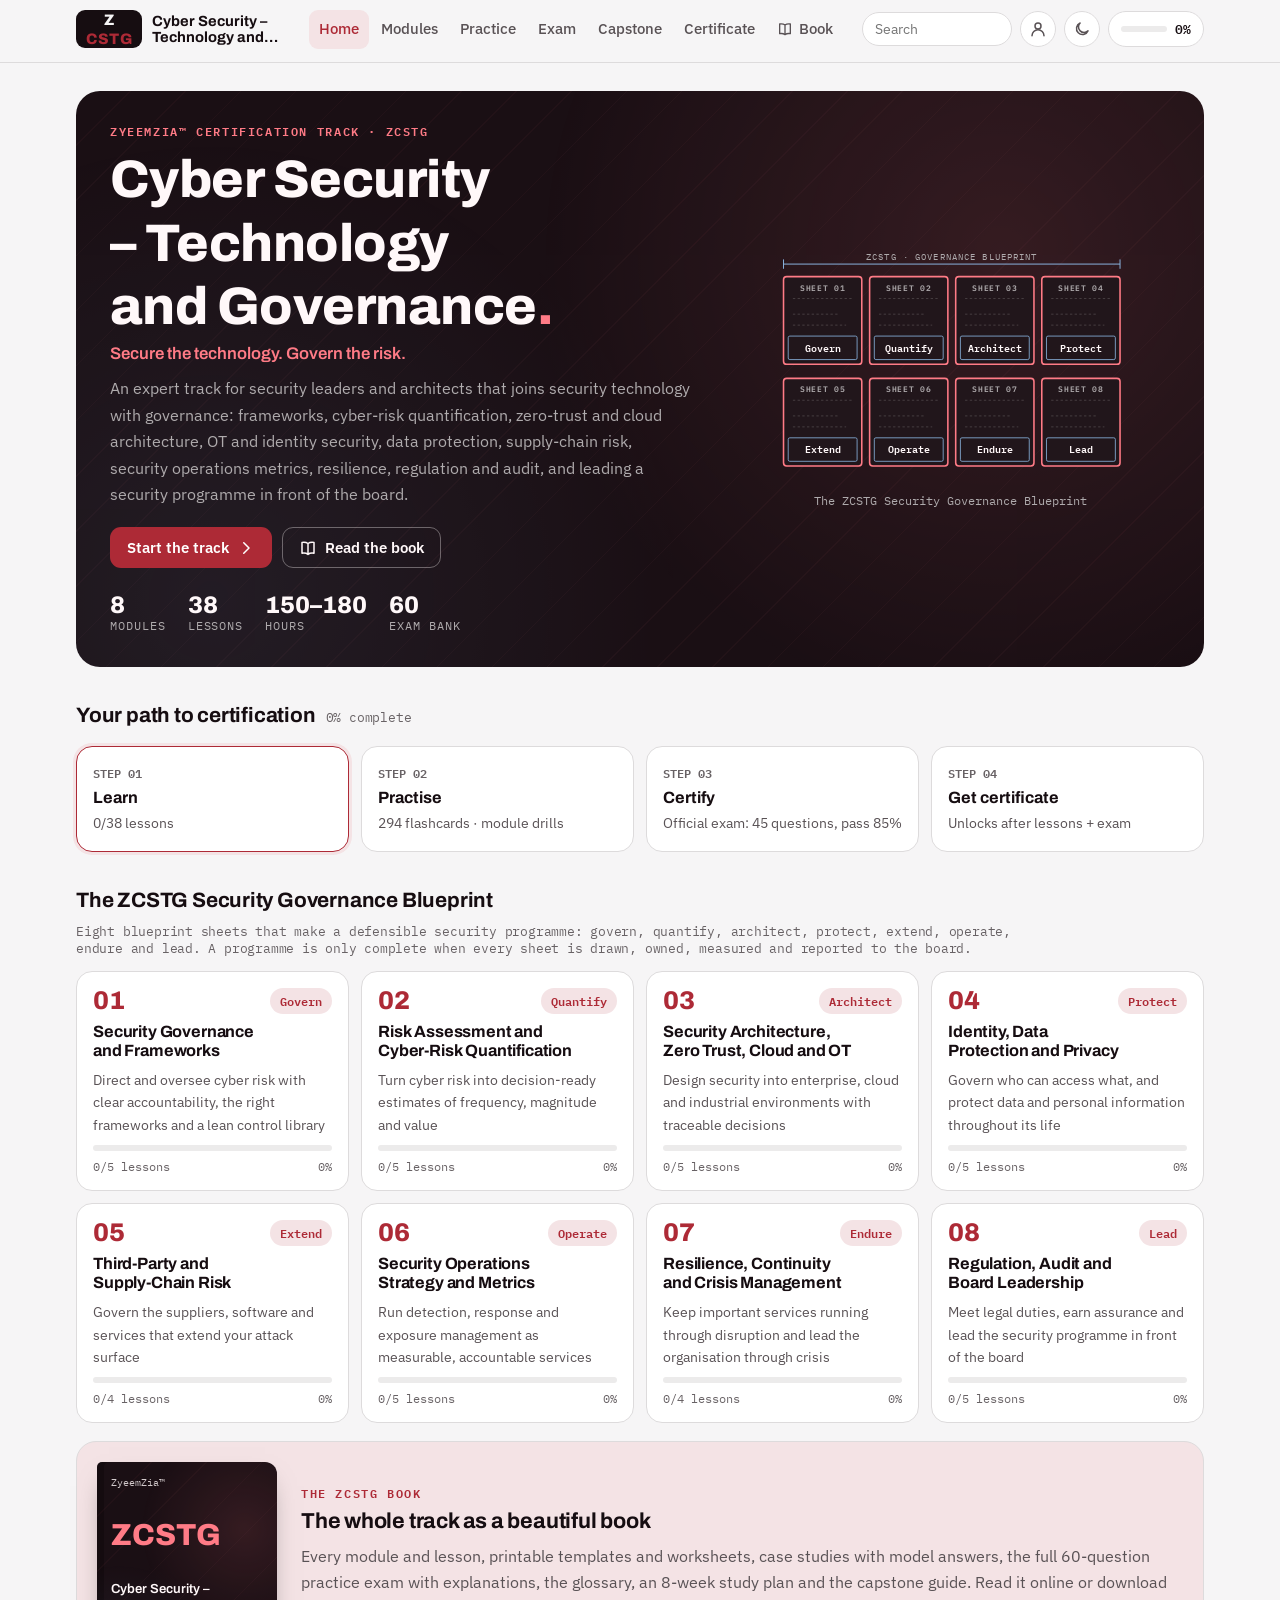
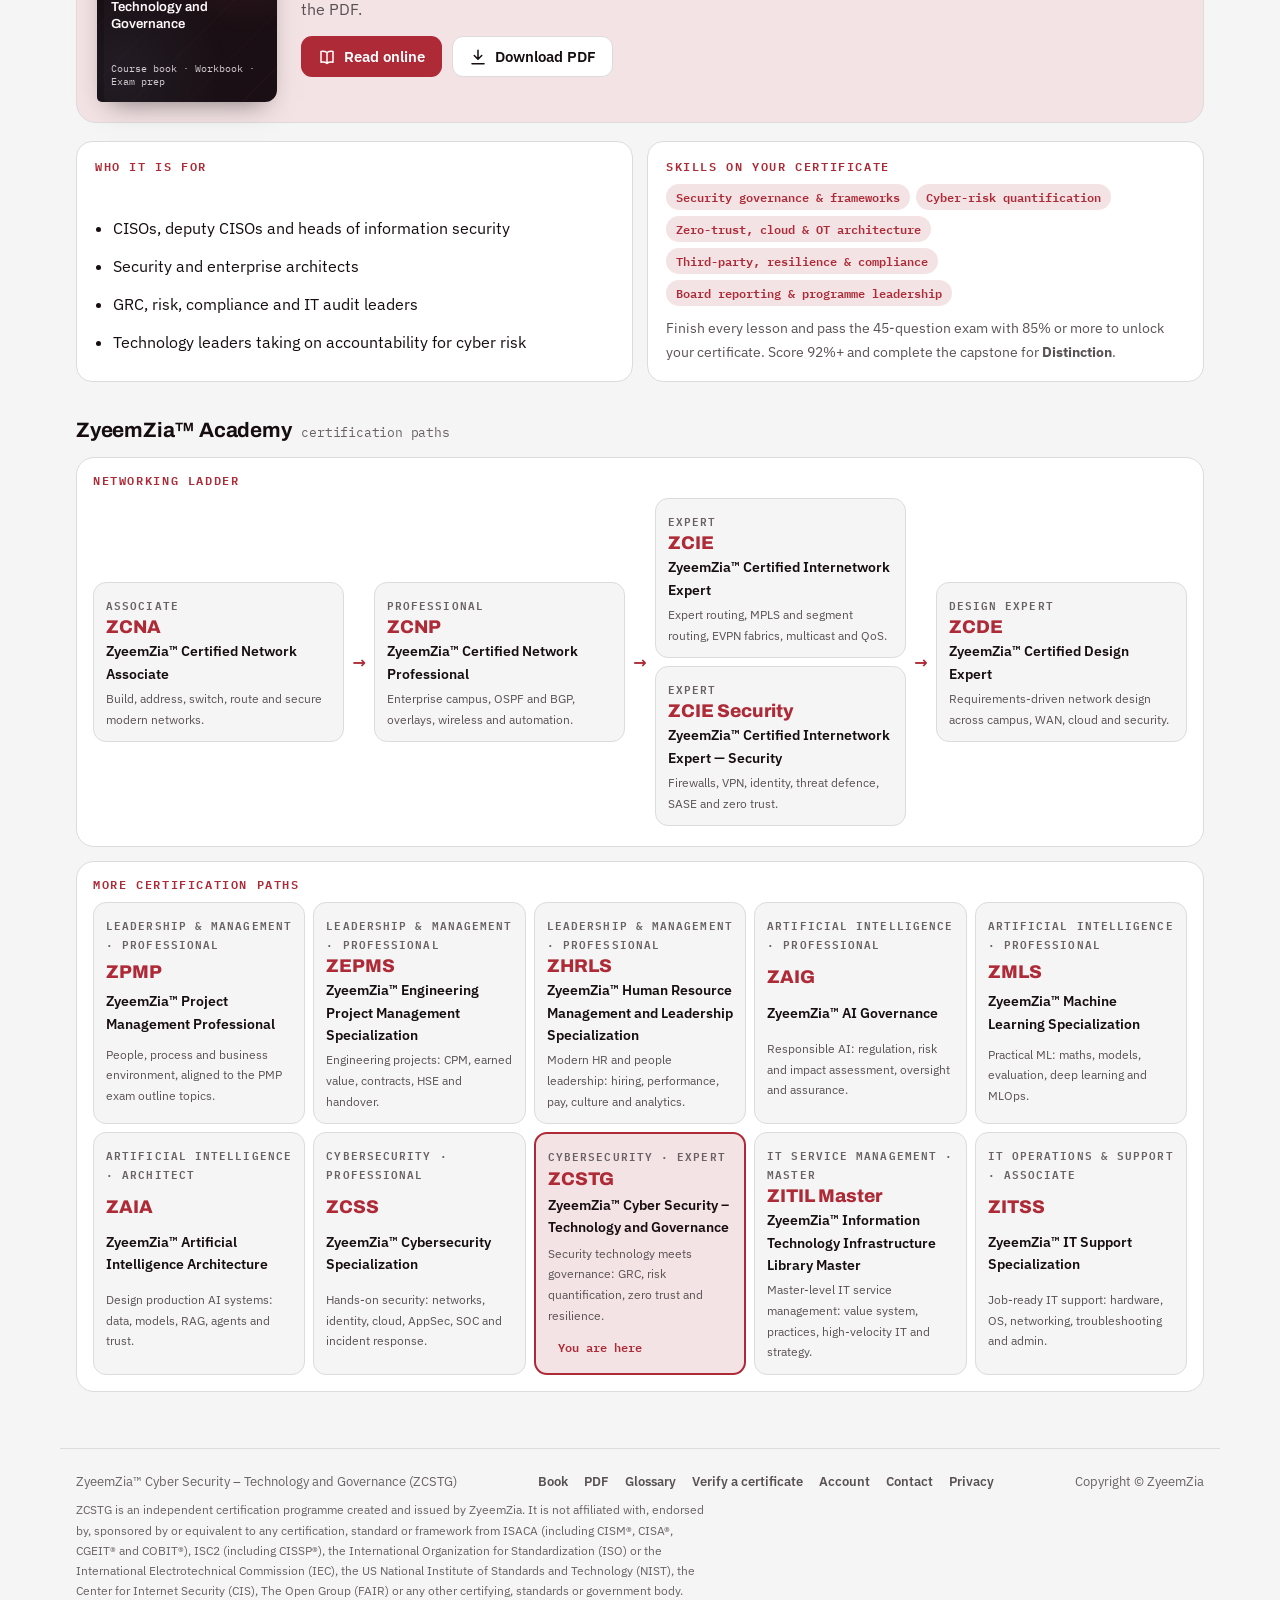
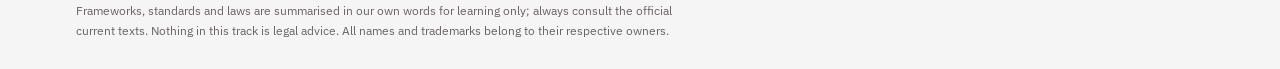
==== index.html @ eb05b4e6 "2026 content refresh: diagrams in lessons and book, key takeaways, faster pages Up-to-date content a" ====
<!doctype html>
<html lang="en">
<head>
<meta charset="utf-8">
<meta name="viewport" content="width=device-width, initial-scale=1, viewport-fit=cover">
<title>ZyeemZia™ Cyber Security – Technology and Governance (ZCSTG)</title>
<meta name="description" content="ZyeemZia™ Cyber Security – Technology and Governance (ZCSTG): expert security leadership joining architecture and zero trust with GRC, NIST CSF 2.0, ISO/IEC 27001, risk quantification, resilience and board reporting. Free online course, smart book and certificate. Independent programme.">
<meta name="author" content="ZyeemZia">
<meta name="theme-color" content="#1a0f14">
<link rel="icon" href="favicon.svg" type="image/svg+xml">
<link rel="canonical" href="https://zcstg.zyeemzia.com/">
<meta property="og:type" content="website">
<meta property="og:site_name" content="ZyeemZia™ Certification Tracks">
<meta property="og:title" content="ZyeemZia™ Cyber Security – Technology and Governance (ZCSTG)">
<meta property="og:description" content="ZyeemZia™ Cyber Security – Technology and Governance (ZCSTG): expert security leadership joining architecture and zero trust with GRC, NIST CSF 2.0, ISO/IEC 27001, risk quantification, resilience and board reporting. Free online course, smart book and certificate. Independent programme.">
<meta property="og:url" content="https://zcstg.zyeemzia.com/">
<meta property="og:image" content="https://zcstg.zyeemzia.com/og-image.png">
<meta property="og:image:width" content="1200">
<meta property="og:image:height" content="630">
<meta name="twitter:card" content="summary_large_image">
<meta name="twitter:image" content="https://zcstg.zyeemzia.com/og-image.png">
<script>try{var z=JSON.parse(localStorage.getItem("zcstg.v1")||"{}").theme;if(z==="dark"||z==="light")document.documentElement.setAttribute("data-theme",z)}catch(e){}</script>
<link rel="stylesheet" href="fonts.css?v=66d4b9ed12">
<link rel="stylesheet" href="theme.css?v=e15a71a992">
<link rel="preload" href="fonts/IBMPlexSans-400-latin-a68a20.woff2" as="font" type="font/woff2" crossorigin>
<link rel="preload" href="fonts/Archivo-600-latin-79dc5e.woff2" as="font" type="font/woff2" crossorigin>
<link rel="stylesheet" href="app.css?v=385b0e401c">
</head>
<body>
<header class="topbar">
  <div class="topbar-in">
    <a class="brand" href="#home" aria-label="ZCSTG home"><span class="brand-mark">Z<i>CSTG</i></span><span class="brand-text"><b>Cyber Security – Technology and Governance</b><small>ZyeemZia™ Certification Track</small></span></a>
    <nav class="mainnav" id="mainnav" aria-label="Main"></nav>
    <div class="top-tools">
      <form class="search" id="searchForm" role="search"><input id="searchInput" type="search" placeholder="Search" aria-label="Search lessons and terms"></form>
      <a class="icon-btn search-icon" href="#search/" aria-label="Search"><svg viewBox="0 0 24 24" fill="none" stroke="currentColor" stroke-width="2" stroke-linecap="round" aria-hidden="true"><circle cx="11" cy="11" r="7"/><path d="M20 20l-4-4"/></svg></a>
      <a class="icon-btn" id="acctBtn" href="#account" aria-label="Sign in"></a>
      <button class="icon-btn" id="themeBtn" type="button" aria-label="Toggle dark mode"></button>
      <a class="prog-chip" id="progChip" href="#settings" aria-label="Your progress"></a>
    </div>
  </div>
  <div class="read-bar" id="readBar"></div>
</header>
<main id="view" class="view" tabindex="-1"><div class="boot" aria-label="Loading the course"><i></i><i></i><i></i></div></main>
<footer class="site-foot">
  <div class="row"><span>ZyeemZia™ Cyber Security – Technology and Governance (ZCSTG)</span><span style="display:flex;gap:16px;flex-wrap:wrap"><a href="book.html" target="_blank" rel="noopener">Book</a><a href="ZCSTG-Book.pdf" download>PDF</a><a href="#glossary">Glossary</a><a href="#verify/">Verify a certificate</a><a href="#account">Account</a><a href="#contact">Contact</a><a href="privacy.html">Privacy</a></span><span>Copyright © ZyeemZia</span></div>
  <p class="disc" id="disc"></p>
</footer>
<nav class="tabbar" id="tabbar" aria-label="Main mobile"></nav>
<div class="toast" id="toast" role="status" aria-live="polite" hidden></div>
<script defer src="core.js?v=756f940ff2"></script>
<script defer src="figures.js?v=d0575e00c2"></script>
<script defer src="family.js?v=7f5398b318"></script>
<script defer src="data/track.js?v=5c38e4749a"></script>
<script defer src="data/m1-4.js?v=3010934503"></script>
<script defer src="data/m5-8.js?v=47098f87eb"></script>
<script defer src="app.js?v=317a90ee0c"></script>
</body>
</html>
---- fonts.css ----
/* Bundled Google Fonts (SIL Open Font License) for offline use and PDF printing */
@font-face {
  font-family: 'Archivo';
  font-style: normal;
  font-weight: 600;
  font-stretch: 100%;
  font-display: swap;
  src: url(fonts/Archivo-600-latin-ext-20ba07.woff2) format('woff2');
  unicode-range: U+0100-02BA, U+02BD-02C5, U+02C7-02CC, U+02CE-02D7, U+02DD-02FF, U+0304, U+0308, U+0329, U+1D00-1DBF, U+1E00-1E9F, U+1EF2-1EFF, U+2020, U+20A0-20AB, U+20AD-20C4, U+2113, U+2C60-2C7F, U+A720-A7FF;
}
@font-face {
  font-family: 'Archivo';
  font-style: normal;
  font-weight: 600;
  font-stretch: 100%;
  font-display: swap;
  src: url(fonts/Archivo-600-latin-79dc5e.woff2) format('woff2');
  unicode-range: U+0000-00FF, U+0131, U+0152-0153, U+02BB-02BC, U+02C6, U+02DA, U+02DC, U+0304, U+0308, U+0329, U+2000-206F, U+20AC, U+2122, U+2191, U+2193, U+2212, U+2215, U+FEFF, U+FFFD;
}
@font-face {
  font-family: 'Archivo';
  font-style: normal;
  font-weight: 700;
  font-stretch: 100%;
  font-display: swap;
  src: url(fonts/Archivo-600-latin-ext-20ba07.woff2) format('woff2');
  unicode-range: U+0100-02BA, U+02BD-02C5, U+02C7-02CC, U+02CE-02D7, U+02DD-02FF, U+0304, U+0308, U+0329, U+1D00-1DBF, U+1E00-1E9F, U+1EF2-1EFF, U+2020, U+20A0-20AB, U+20AD-20C4, U+2113, U+2C60-2C7F, U+A720-A7FF;
}
@font-face {
  font-family: 'Archivo';
  font-style: normal;
  font-weight: 700;
  font-stretch: 100%;
  font-display: swap;
  src: url(fonts/Archivo-600-latin-79dc5e.woff2) format('woff2');
  unicode-range: U+0000-00FF, U+0131, U+0152-0153, U+02BB-02BC, U+02C6, U+02DA, U+02DC, U+0304, U+0308, U+0329, U+2000-206F, U+20AC, U+2122, U+2191, U+2193, U+2212, U+2215, U+FEFF, U+FFFD;
}
@font-face {
  font-family: 'Archivo';
  font-style: normal;
  font-weight: 800;
  font-stretch: 100%;
  font-display: swap;
  src: url(fonts/Archivo-600-latin-ext-20ba07.woff2) format('woff2');
  unicode-range: U+0100-02BA, U+02BD-02C5, U+02C7-02CC, U+02CE-02D7, U+02DD-02FF, U+0304, U+0308, U+0329, U+1D00-1DBF, U+1E00-1E9F, U+1EF2-1EFF, U+2020, U+20A0-20AB, U+20AD-20C4, U+2113, U+2C60-2C7F, U+A720-A7FF;
}
@font-face {
  font-family: 'Archivo';
  font-style: normal;
  font-weight: 800;
  font-stretch: 100%;
  font-display: swap;
  src: url(fonts/Archivo-600-latin-79dc5e.woff2) format('woff2');
  unicode-range: U+0000-00FF, U+0131, U+0152-0153, U+02BB-02BC, U+02C6, U+02DA, U+02DC, U+0304, U+0308, U+0329, U+2000-206F, U+20AC, U+2122, U+2191, U+2193, U+2212, U+2215, U+FEFF, U+FFFD;
}
@font-face {
  font-family: 'IBM Plex Mono';
  font-style: normal;
  font-weight: 400;
  font-display: swap;
  src: url(fonts/IBMPlexMono-400-latin-ext-7f25d9.woff2) format('woff2');
  unicode-range: U+0100-02BA, U+02BD-02C5, U+02C7-02CC, U+02CE-02D7, U+02DD-02FF, U+0304, U+0308, U+0329, U+1D00-1DBF, U+1E00-1E9F, U+1EF2-1EFF, U+2020, U+20A0-20AB, U+20AD-20C4, U+2113, U+2C60-2C7F, U+A720-A7FF;
}
@font-face {
  font-family: 'IBM Plex Mono';
  font-style: normal;
  font-weight: 400;
  font-display: swap;
  src: url(fonts/IBMPlexMono-400-latin-d196e8.woff2) format('woff2');
  unicode-range: U+0000-00FF, U+0131, U+0152-0153, U+02BB-02BC, U+02C6, U+02DA, U+02DC, U+0304, U+0308, U+0329, U+2000-206F, U+20AC, U+2122, U+2191, U+2193, U+2212, U+2215, U+FEFF, U+FFFD;
}
@font-face {
  font-family: 'IBM Plex Mono';
  font-style: normal;
  font-weight: 600;
  font-display: swap;
  src: url(fonts/IBMPlexMono-600-latin-ext-bf8910.woff2) format('woff2');
  unicode-range: U+0100-02BA, U+02BD-02C5, U+02C7-02CC, U+02CE-02D7, U+02DD-02FF, U+0304, U+0308, U+0329, U+1D00-1DBF, U+1E00-1E9F, U+1EF2-1EFF, U+2020, U+20A0-20AB, U+20AD-20C4, U+2113, U+2C60-2C7F, U+A720-A7FF;
}
@font-face {
  font-family: 'IBM Plex Mono';
  font-style: normal;
  font-weight: 600;
  font-display: swap;
  src: url(fonts/IBMPlexMono-600-latin-9b8270.woff2) format('woff2');
  unicode-range: U+0000-00FF, U+0131, U+0152-0153, U+02BB-02BC, U+02C6, U+02DA, U+02DC, U+0304, U+0308, U+0329, U+2000-206F, U+20AC, U+2122, U+2191, U+2193, U+2212, U+2215, U+FEFF, U+FFFD;
}
@font-face {
  font-family: 'IBM Plex Sans';
  font-style: italic;
  font-weight: 400;
  font-stretch: 100%;
  font-display: swap;
  src: url(fonts/IBMPlexSans-400i-latin-ext-77f5d9.woff2) format('woff2');
  unicode-range: U+0100-02BA, U+02BD-02C5, U+02C7-02CC, U+02CE-02D7, U+02DD-02FF, U+0304, U+0308, U+0329, U+1D00-1DBF, U+1E00-1E9F, U+1EF2-1EFF, U+2020, U+20A0-20AB, U+20AD-20C4, U+2113, U+2C60-2C7F, U+A720-A7FF;
}
@font-face {
  font-family: 'IBM Plex Sans';
  font-style: italic;
  font-weight: 400;
  font-stretch: 100%;
  font-display: swap;
  src: url(fonts/IBMPlexSans-400i-latin-46a3d9.woff2) format('woff2');
  unicode-range: U+0000-00FF, U+0131, U+0152-0153, U+02BB-02BC, U+02C6, U+02DA, U+02DC, U+0304, U+0308, U+0329, U+2000-206F, U+20AC, U+2122, U+2191, U+2193, U+2212, U+2215, U+FEFF, U+FFFD;
}
@font-face {
  font-family: 'IBM Plex Sans';
  font-style: normal;
  font-weight: 400;
  font-stretch: 100%;
  font-display: swap;
  src: url(fonts/IBMPlexSans-400-latin-ext-71c30c.woff2) format('woff2');
  unicode-range: U+0100-02BA, U+02BD-02C5, U+02C7-02CC, U+02CE-02D7, U+02DD-02FF, U+0304, U+0308, U+0329, U+1D00-1DBF, U+1E00-1E9F, U+1EF2-1EFF, U+2020, U+20A0-20AB, U+20AD-20C4, U+2113, U+2C60-2C7F, U+A720-A7FF;
}
@font-face {
  font-family: 'IBM Plex Sans';
  font-style: normal;
  font-weight: 400;
  font-stretch: 100%;
  font-display: swap;
  src: url(fonts/IBMPlexSans-400-latin-a68a20.woff2) format('woff2');
  unicode-range: U+0000-00FF, U+0131, U+0152-0153, U+02BB-02BC, U+02C6, U+02DA, U+02DC, U+0304, U+0308, U+0329, U+2000-206F, U+20AC, U+2122, U+2191, U+2193, U+2212, U+2215, U+FEFF, U+FFFD;
}
@font-face {
  font-family: 'IBM Plex Sans';
  font-style: normal;
  font-weight: 500;
  font-stretch: 100%;
  font-display: swap;
  src: url(fonts/IBMPlexSans-400-latin-ext-71c30c.woff2) format('woff2');
  unicode-range: U+0100-02BA, U+02BD-02C5, U+02C7-02CC, U+02CE-02D7, U+02DD-02FF, U+0304, U+0308, U+0329, U+1D00-1DBF, U+1E00-1E9F, U+1EF2-1EFF, U+2020, U+20A0-20AB, U+20AD-20C4, U+2113, U+2C60-2C7F, U+A720-A7FF;
}
@font-face {
  font-family: 'IBM Plex Sans';
  font-style: normal;
  font-weight: 500;
  font-stretch: 100%;
  font-display: swap;
  src: url(fonts/IBMPlexSans-400-latin-a68a20.woff2) format('woff2');
  unicode-range: U+0000-00FF, U+0131, U+0152-0153, U+02BB-02BC, U+02C6, U+02DA, U+02DC, U+0304, U+0308, U+0329, U+2000-206F, U+20AC, U+2122, U+2191, U+2193, U+2212, U+2215, U+FEFF, U+FFFD;
}
@font-face {
  font-family: 'IBM Plex Sans';
  font-style: normal;
  font-weight: 600;
  font-stretch: 100%;
  font-display: swap;
  src: url(fonts/IBMPlexSans-400-latin-ext-71c30c.woff2) format('woff2');
  unicode-range: U+0100-02BA, U+02BD-02C5, U+02C7-02CC, U+02CE-02D7, U+02DD-02FF, U+0304, U+0308, U+0329, U+1D00-1DBF, U+1E00-1E9F, U+1EF2-1EFF, U+2020, U+20A0-20AB, U+20AD-20C4, U+2113, U+2C60-2C7F, U+A720-A7FF;
}
@font-face {
  font-family: 'IBM Plex Sans';
  font-style: normal;
  font-weight: 600;
  font-stretch: 100%;
  font-display: swap;
  src: url(fonts/IBMPlexSans-400-latin-a68a20.woff2) format('woff2');
  unicode-range: U+0000-00FF, U+0131, U+0152-0153, U+02BB-02BC, U+02C6, U+02DA, U+02DC, U+0304, U+0308, U+0329, U+2000-206F, U+20AC, U+2122, U+2191, U+2193, U+2212, U+2215, U+FEFF, U+FFFD;
}
@font-face {
  font-family: 'IBM Plex Sans';
  font-style: normal;
  font-weight: 700;
  font-stretch: 100%;
  font-display: swap;
  src: url(fonts/IBMPlexSans-400-latin-ext-71c30c.woff2) format('woff2');
  unicode-range: U+0100-02BA, U+02BD-02C5, U+02C7-02CC, U+02CE-02D7, U+02DD-02FF, U+0304, U+0308, U+0329, U+1D00-1DBF, U+1E00-1E9F, U+1EF2-1EFF, U+2020, U+20A0-20AB, U+20AD-20C4, U+2113, U+2C60-2C7F, U+A720-A7FF;
}
@font-face {
  font-family: 'IBM Plex Sans';
  font-style: normal;
  font-weight: 700;
  font-stretch: 100%;
  font-display: swap;
  src: url(fonts/IBMPlexSans-400-latin-a68a20.woff2) format('woff2');
  unicode-range: U+0000-00FF, U+0131, U+0152-0153, U+02BB-02BC, U+02C6, U+02DA, U+02DC, U+0304, U+0308, U+0329, U+2000-206F, U+20AC, U+2122, U+2191, U+2193, U+2212, U+2215, U+FEFF, U+FFFD;
}
@font-face {
  font-family: 'Sora';
  font-style: normal;
  font-weight: 500;
  font-display: swap;
  src: url(fonts/Sora-500-latin-ext-f9e5e3.woff2) format('woff2');
  unicode-range: U+0100-02BA, U+02BD-02C5, U+02C7-02CC, U+02CE-02D7, U+02DD-02FF, U+0304, U+0308, U+0329, U+1D00-1DBF, U+1E00-1E9F, U+1EF2-1EFF, U+2020, U+20A0-20AB, U+20AD-20C4, U+2113, U+2C60-2C7F, U+A720-A7FF;
}
@font-face {
  font-family: 'Sora';
  font-style: normal;
  font-weight: 500;
  font-display: swap;
  src: url(fonts/Sora-500-latin-4fa0aa.woff2) format('woff2');
  unicode-range: U+0000-00FF, U+0131, U+0152-0153, U+02BB-02BC, U+02C6, U+02DA, U+02DC, U+0304, U+0308, U+0329, U+2000-206F, U+20AC, U+2122, U+2191, U+2193, U+2212, U+2215, U+FEFF, U+FFFD;
}
@font-face {
  font-family: 'Sora';
  font-style: normal;
  font-weight: 600;
  font-display: swap;
  src: url(fonts/Sora-500-latin-ext-f9e5e3.woff2) format('woff2');
  unicode-range: U+0100-02BA, U+02BD-02C5, U+02C7-02CC, U+02CE-02D7, U+02DD-02FF, U+0304, U+0308, U+0329, U+1D00-1DBF, U+1E00-1E9F, U+1EF2-1EFF, U+2020, U+20A0-20AB, U+20AD-20C4, U+2113, U+2C60-2C7F, U+A720-A7FF;
}
@font-face {
  font-family: 'Sora';
  font-style: normal;
  font-weight: 600;
  font-display: swap;
  src: url(fonts/Sora-500-latin-4fa0aa.woff2) format('woff2');
  unicode-range: U+0000-00FF, U+0131, U+0152-0153, U+02BB-02BC, U+02C6, U+02DA, U+02DC, U+0304, U+0308, U+0329, U+2000-206F, U+20AC, U+2122, U+2191, U+2193, U+2212, U+2215, U+FEFF, U+FFFD;
}
@font-face {
  font-family: 'Sora';
  font-style: normal;
  font-weight: 700;
  font-display: swap;
  src: url(fonts/Sora-500-latin-ext-f9e5e3.woff2) format('woff2');
  unicode-range: U+0100-02BA, U+02BD-02C5, U+02C7-02CC, U+02CE-02D7, U+02DD-02FF, U+0304, U+0308, U+0329, U+1D00-1DBF, U+1E00-1E9F, U+1EF2-1EFF, U+2020, U+20A0-20AB, U+20AD-20C4, U+2113, U+2C60-2C7F, U+A720-A7FF;
}
@font-face {
  font-family: 'Sora';
  font-style: normal;
  font-weight: 700;
  font-display: swap;
  src: url(fonts/Sora-500-latin-4fa0aa.woff2) format('woff2');
  unicode-range: U+0000-00FF, U+0131, U+0152-0153, U+02BB-02BC, U+02C6, U+02DA, U+02DC, U+0304, U+0308, U+0329, U+2000-206F, U+20AC, U+2122, U+2191, U+2193, U+2212, U+2215, U+FEFF, U+FFFD;
}
@font-face {
  font-family: 'Sora';
  font-style: normal;
  font-weight: 800;
  font-display: swap;
  src: url(fonts/Sora-500-latin-ext-f9e5e3.woff2) format('woff2');
  unicode-range: U+0100-02BA, U+02BD-02C5, U+02C7-02CC, U+02CE-02D7, U+02DD-02FF, U+0304, U+0308, U+0329, U+1D00-1DBF, U+1E00-1E9F, U+1EF2-1EFF, U+2020, U+20A0-20AB, U+20AD-20C4, U+2113, U+2C60-2C7F, U+A720-A7FF;
}
@font-face {
  font-family: 'Sora';
  font-style: normal;
  font-weight: 800;
  font-display: swap;
  src: url(fonts/Sora-500-latin-4fa0aa.woff2) format('woff2');
  unicode-range: U+0000-00FF, U+0131, U+0152-0153, U+02BB-02BC, U+02C6, U+02DA, U+02DC, U+0304, U+0308, U+0329, U+2000-206F, U+20AC, U+2122, U+2191, U+2193, U+2212, U+2215, U+FEFF, U+FFFD;
}
---- theme.css ----
/* ZCSTG — "blueprint shield": oxblood, signal red and steel blue; drafting-grid motif. */
:root {
  --bg: #f6f5f6; --surface: #ffffff; --surface-2: #ecebeb; --ink: #160d11; --ink-2: #595255; --ink-3: #686265; --line: #dddbdc;
  --accent: #ad2a36; --accent-ink: #ffffff; --accent-soft: #f4e3e5; --accent-2: #2f5f8f; --accent-2-soft: #e2e9ef;
  --good: #1d7a4b; --good-soft: #dcf1e4; --bad: #b42a2a; --bad-soft: #f9e2e0; --warn: #b77800; --warn-soft: #fbefd3; --on-status: #ffffff;
  --hero-bg: #1a0f14; --hero-ink: #fff8f9; --hero-ink-2: #afabad; --hero-accent: #ff7b86;
  --motif: radial-gradient(circle at 82% 28%, rgba(255,123,134,0.24), transparent 46%), radial-gradient(circle at 12% 88%, rgba(143,187,232,0.16), transparent 42%), repeating-linear-gradient(135deg, transparent 0 38px, rgba(255,123,134,0.07) 38px 39px);
  --sg-line: #483f43; --sg-accent: #ff7b86; --sg-accent-2: #8fbbe8; --sg-node: #21161b; --sg-ink: #fff8f9; --sg-ink-2: #afabad;
  --f-display: "Archivo", "IBM Plex Sans", "Segoe UI", sans-serif; --f-body: "IBM Plex Sans", "Segoe UI", system-ui, sans-serif; --f-mono: "IBM Plex Mono", Consolas, monospace;
  --radius: 16px;
}
@media (prefers-color-scheme: dark) {
  :root:not([data-theme="light"]) {
  --bg: #0e080b; --surface: #150c10; --surface-2: #251b20; --ink: #fff7f8; --ink-2: #b6b2b4; --ink-3: #8f8a8c; --line: #352c30;
  --accent: #ff7b86; --accent-ink: #0e080b; --accent-soft: #3e1f24; --accent-2: #8fbbe8; --accent-2-soft: #23252e;
  --good: #5bd39a; --good-soft: #10301f; --bad: #ff7a7a; --bad-soft: #3a1616; --warn: #f2b84c; --warn-soft: #3a2c10; --on-status: #0e080b;
  color-scheme: dark;
  }
}
:root[data-theme="dark"] {
  --bg: #0e080b; --surface: #150c10; --surface-2: #251b20; --ink: #fff7f8; --ink-2: #b6b2b4; --ink-3: #8f8a8c; --line: #352c30;
  --accent: #ff7b86; --accent-ink: #0e080b; --accent-soft: #3e1f24; --accent-2: #8fbbe8; --accent-2-soft: #23252e;
  --good: #5bd39a; --good-soft: #10301f; --bad: #ff7a7a; --bad-soft: #3a1616; --warn: #f2b84c; --warn-soft: #3a2c10; --on-status: #0e080b;
  color-scheme: dark;
}
.hero h1, .mod-num, .mod-big, .bb-cover b { font-stretch: 112%; }
---- app.css ----
/* ZyeemZia certification engine — site styles. Colours and faces come from theme.css (per track). */
* { box-sizing: border-box; }
[hidden] { display: none !important; }
html { -webkit-text-size-adjust: 100%; }
body { margin: 0; background: var(--bg); color: var(--ink); font: 16px/1.65 var(--f-body); }
a { color: var(--accent); }
button { font: inherit; color: inherit; }
:focus-visible { outline: 3px solid var(--accent-2); outline-offset: 2px; border-radius: 6px; }
h1, h2, h3, h4 { margin: 0; line-height: 1.2; text-wrap: balance; font-family: var(--f-display); letter-spacing: -.01em; }
p { margin: 0; }
code { font: .9em var(--f-mono); background: var(--surface-2); padding: 1px 6px; border-radius: 5px; }
.muted { color: var(--ink-2); }
.eyebrow { font: 600 .72rem/1.2 var(--f-mono); letter-spacing: .14em; text-transform: uppercase; color: var(--accent); }

/* ---------- chrome ---------- */
.topbar { position: sticky; top: 0; padding-top: env(safe-area-inset-top, 0px); z-index: 30; background: color-mix(in srgb, var(--bg) 88%, transparent); backdrop-filter: blur(10px) saturate(1.3); -webkit-backdrop-filter: blur(10px) saturate(1.3); border-bottom: 1px solid var(--line); }
.topbar-in { max-width: 1160px; margin: 0 auto; display: flex; align-items: center; gap: 16px; padding-block: 10px; padding-left: max(16px, env(safe-area-inset-left, 0px)); padding-right: max(16px, env(safe-area-inset-right, 0px)); }
.brand { display: flex; align-items: center; gap: 10px; text-decoration: none; color: var(--ink); flex-shrink: 0; }
.brand-mark { height: 38px; padding: 0 10px; display: grid; place-items: center; background: var(--ink); color: var(--bg); font: 800 .95rem var(--f-display); letter-spacing: .04em; border-radius: 9px; }
.brand-mark i { font-style: normal; color: var(--accent); }
.brand-text { display: flex; flex-direction: column; line-height: 1.15; }
.brand-text b { font: 700 .92rem var(--f-display); }
.brand-text small { font: 500 .7rem var(--f-mono); color: var(--ink-2); letter-spacing: .04em; }
.mainnav { display: flex; gap: 2px; margin-left: 8px; }
.mainnav a { text-decoration: none; color: var(--ink-2); padding: 7px 10px; border-radius: 9px; font-weight: 500; font-size: .93rem; white-space: nowrap; display: inline-flex; gap: 6px; align-items: center; }
.mainnav a:hover { background: var(--surface-2); color: var(--ink); }
.mainnav a[aria-current="page"] { color: var(--accent); background: var(--accent-soft); }
.mainnav svg { width: 16px; height: 16px; }
.top-tools { margin-left: auto; display: flex; gap: 8px; align-items: center; }
.icon-btn { width: 36px; height: 36px; border-radius: 50%; border: 1px solid var(--line); background: var(--surface); display: grid; place-items: center; cursor: pointer; color: var(--ink-2); }
.icon-btn svg, .btn svg, .tabbar svg { width: 18px; height: 18px; }
.prog-chip { display: inline-flex; align-items: center; gap: 8px; text-decoration: none; color: var(--ink); font: 600 .82rem var(--f-mono); background: var(--surface); border: 1px solid var(--line); padding: 6px 12px; border-radius: 999px; font-variant-numeric: tabular-nums; white-space: nowrap; }
.prog-chip i { width: 46px; height: 6px; border-radius: 9px; background: var(--surface-2); overflow: hidden; display: inline-block; }
.prog-chip i b { display: block; height: 100%; background: var(--accent); }
.read-bar { height: 3px; width: 100%; background: var(--accent); transform: scaleX(0); transform-origin: 0 50%; transition: transform .15s; }
.tabbar { display: none; }
.view { max-width: 1160px; margin: 0 auto; outline: none; padding-block: 28px 56px; padding-left: max(16px, env(safe-area-inset-left, 0px)); padding-right: max(16px, env(safe-area-inset-right, 0px)); }
.site-foot { max-width: 1160px; margin: 0 auto; padding-block: 22px 28px; padding-left: max(16px, env(safe-area-inset-left, 0px)); padding-right: max(16px, env(safe-area-inset-right, 0px)); border-top: 1px solid var(--line); color: var(--ink-3); font-size: .82rem; display: grid; gap: 8px; }
.site-foot .row { display: flex; gap: 8px 18px; flex-wrap: wrap; justify-content: space-between; }
.site-foot a { color: var(--ink-2); text-decoration: none; font-weight: 600; }
.site-foot .disc { font-size: .76rem; max-width: 90ch; }

/* ---------- common ---------- */
.btn { display: inline-flex; align-items: center; justify-content: center; gap: 8px; border: 1px solid var(--line); background: var(--surface); color: var(--ink); padding: 10px 16px; border-radius: 11px; cursor: pointer; font-weight: 600; text-decoration: none; font-size: .95rem; line-height: 1.25; }
.btn:hover { border-color: var(--ink-3); }
.btn-primary { background: var(--accent); color: var(--accent-ink); border-color: transparent; }
.btn-primary:hover { filter: brightness(1.07); border-color: transparent; }
.btn-dark { background: var(--ink); color: var(--bg); border-color: transparent; }
.btn-ghost { background: none; border-color: transparent; color: var(--ink-2); }
.btn-sm { padding: 6px 11px; font-size: .85rem; border-radius: 9px; }
.btn[disabled] { opacity: .45; cursor: not-allowed; }
.chip { display: inline-flex; align-items: center; gap: 5px; padding: 3px 10px; border-radius: 999px; font: 600 .76rem var(--f-mono); background: var(--surface-2); color: var(--ink-2); white-space: nowrap; }
.chip.ok { background: var(--good-soft); color: var(--good); }
.chip.acc { background: var(--accent-soft); color: var(--accent); }
.chips { display: flex; flex-wrap: wrap; gap: 6px; }
.card { background: var(--surface); border: 1px solid var(--line); border-radius: var(--radius); }
.page-head { display: grid; gap: 6px; margin-bottom: 22px; }
.page-title { font-size: clamp(1.7rem, 3.4vw, 2.4rem); }
.section-title { font-size: 1.3rem; margin: 36px 0 14px; display: flex; align-items: baseline; gap: 10px; flex-wrap: wrap; }
.section-title small { font: 500 .8rem var(--f-mono); color: var(--ink-3); }
.bar { height: 6px; border-radius: 9px; background: var(--surface-2); overflow: hidden; }
.bar > i { display: block; height: 100%; background: var(--accent); }
.empty { text-align: center; padding: 48px 20px; color: var(--ink-2); border: 1px dashed var(--line); border-radius: 18px; }

/* ---------- home ---------- */
.hero { position: relative; overflow: hidden; display: grid; grid-template-columns: minmax(0, 1.15fr) minmax(0, .85fr); gap: 28px; align-items: center; padding: 34px; border-radius: 24px; background: var(--hero-bg); color: var(--hero-ink); }
.hero .motif { position: absolute; inset: 0; pointer-events: none; opacity: .5; background: var(--motif); }
.hero > *:not(.motif) { position: relative; min-width: 0; }
.hero .eyebrow { color: var(--hero-accent); }
.hero h1 { font-size: clamp(2rem, 4.6vw, 3.3rem); font-weight: 800; margin: 10px 0 6px; color: var(--hero-ink); }
.hero h1 span { color: var(--hero-accent); }
.hero .tag { font: 600 1.05rem var(--f-display); color: var(--hero-accent); }
.hero .lead { color: var(--hero-ink-2); max-width: 58ch; margin-top: 12px; }
.hero-actions { display: flex; gap: 10px; flex-wrap: wrap; margin-top: 20px; }
.hero .btn:not(.btn-primary) { background: transparent; color: var(--hero-ink); border-color: color-mix(in srgb, var(--hero-ink) 35%, transparent); }
.hero-stats { display: flex; gap: 22px; flex-wrap: wrap; margin-top: 24px; }
.hero-stats div { display: grid; }
.hero-stats b { font: 800 1.5rem var(--f-display); color: var(--hero-ink); font-variant-numeric: tabular-nums; }
.hero-stats span { font: 500 .74rem var(--f-mono); color: var(--hero-ink-2); text-transform: uppercase; letter-spacing: .08em; }
.hero-sig { display: grid; justify-items: center; gap: 8px; }
.hero-sig .sg { width: 100%; max-width: 360px; height: auto; }
.hero-sig figcaption { font: 500 .78rem var(--f-mono); color: var(--hero-ink-2); text-align: center; }

.path { display: grid; grid-template-columns: repeat(4, minmax(0, 1fr)); gap: 12px; margin-top: 18px; }
.path-step { padding: 16px; border-radius: 16px; background: var(--surface); border: 1px solid var(--line); display: grid; gap: 6px; position: relative; }
.path-step .n { font: 700 .74rem var(--f-mono); color: var(--ink-3); }
.path-step b { font: 700 1.02rem var(--f-display); }
.path-step small { color: var(--ink-2); font-size: .85rem; }
.path-step.done { border-color: var(--good); }
.path-step.done .n { color: var(--good); }
.path-step.now { border-color: var(--accent); box-shadow: 0 0 0 3px var(--accent-soft); }

.mod-grid { display: grid; grid-template-columns: repeat(4, minmax(0, 1fr)); gap: 12px; }
.mod-card { display: grid; gap: 8px; padding: 16px; border-radius: 16px; background: var(--surface); border: 1px solid var(--line); text-decoration: none; color: var(--ink); transition: transform .15s, border-color .15s; min-width: 0; }
.mod-card:hover { transform: translateY(-2px); border-color: var(--accent); }
.mod-top { display: flex; justify-content: space-between; align-items: center; }
.mod-num { font: 800 1.6rem/1 var(--f-display); color: var(--accent); }
.mod-card h3 { font-size: 1.02rem; }
.mod-card p { font-size: .86rem; color: var(--ink-2); }
.mod-card .meta { display: flex; justify-content: space-between; font: 500 .74rem var(--f-mono); color: var(--ink-3); }
.book-banner { display: grid; grid-template-columns: 180px minmax(0, 1fr); gap: 24px; align-items: center; padding: 20px; border-radius: 20px; background: var(--accent-soft); border: 1px solid var(--line); margin-top: 18px; }
.bb-cover { aspect-ratio: 3/4; border-radius: 5px 12px 12px 5px; background: var(--hero-bg); color: var(--hero-ink); padding: 14px; display: flex; flex-direction: column; justify-content: space-between; text-decoration: none; box-shadow: inset 7px 0 0 rgba(0,0,0,.25), 0 12px 26px -12px rgba(0,0,0,.5); position: relative; overflow: hidden; transition: transform .2s; }
.bb-cover:hover { transform: rotate(-2deg) translateY(-3px); }
.bb-cover .motif { position: absolute; inset: 0; background: var(--motif); opacity: .5; }
.bb-cover > *:not(.motif) { position: relative; }
.bb-cover b { font: 800 1.9rem/1 var(--f-display); color: var(--hero-accent); }
.bb-cover span { font: 600 .82rem/1.3 var(--f-display); }
.bb-cover small { font: 500 .62rem var(--f-mono); opacity: .8; }
.bb-text { display: grid; gap: 8px; min-width: 0; }
.bb-text h2 { font-size: 1.35rem; }
.two { display: grid; grid-template-columns: minmax(0, 1fr) minmax(0, 1fr); gap: 14px; }
.list-card { padding: 18px; display: grid; gap: 10px; }
.list-card ul { margin: 0; padding-left: 18px; display: grid; gap: 4px; }

/* ---------- module & lesson ---------- */
.crumbs { display: flex; gap: 8px; align-items: center; font-size: .85rem; color: var(--ink-2); flex-wrap: wrap; }
.crumbs a { color: var(--ink-2); text-decoration: none; }
.mod-hero { padding: 26px; border-radius: 20px; background: var(--surface); border: 1px solid var(--line); display: grid; grid-template-columns: auto minmax(0, 1fr); gap: 22px; margin: 14px 0 22px; align-items: start; }
.mod-big { font: 800 4rem/1 var(--f-display); color: var(--accent); }
.outcomes { margin: 12px 0 0; padding: 0; list-style: none; display: grid; gap: 6px; }
.outcomes li { display: flex; gap: 10px; }
.outcomes li::before { content: ""; width: 8px; height: 8px; margin-top: .6em; flex-shrink: 0; background: var(--accent); border-radius: 2px; }
.lesson-list { display: grid; gap: 10px; }
.lesson-row { display: grid; grid-template-columns: 54px minmax(0, 1fr) auto; gap: 14px; align-items: center; padding: 14px 16px; border-radius: 14px; background: var(--surface); border: 1px solid var(--line); text-decoration: none; color: var(--ink); }
.lesson-row:hover { border-color: var(--accent); }
.lesson-row .ln { font: 700 1.15rem var(--f-mono); color: var(--ink-3); text-align: center; }
.lesson-row.done .ln { color: var(--good); }
.lesson-row b { font-family: var(--f-display); }
.lesson-row small { display: block; color: var(--ink-2); }
.lesson { max-width: 840px; margin: 0 auto; }
.lesson-head { margin: 14px 0 22px; padding: 24px; border-radius: 20px; background: var(--surface); border: 1px solid var(--line); border-top: 5px solid var(--accent); }
.lesson-head h1 { font-size: clamp(1.5rem, 3.2vw, 2.1rem); margin: 6px 0; }
.objectives { margin: 12px 0 0; padding: 12px 14px; list-style: none; display: grid; gap: 6px; background: var(--surface-2); border-radius: 12px; font-size: .95rem; }
.objectives li::before { content: "→ "; color: var(--accent); font-weight: 700; }
.blocks { display: grid; gap: 18px; }
.blk-title { font-size: 1.12rem; margin-bottom: 8px; }
.b-text { font-size: 1.04rem; }
.callout { padding: 14px 16px; border-radius: 14px; border-left: 4px solid var(--c); background: color-mix(in srgb, var(--c) 9%, var(--surface)); }
.callout .ct { font: 700 .72rem var(--f-mono); letter-spacing: .12em; text-transform: uppercase; color: var(--c); display: block; margin-bottom: 4px; }
.callout b.h { display: block; font-family: var(--f-display); margin-bottom: 2px; }
.callout.insight { --c: var(--accent-2); } .callout.warning { --c: var(--bad); } .callout.example { --c: var(--good); } .callout.pro { --c: var(--accent); } .callout.definition { --c: var(--ink-2); }
.keypoints { padding: 16px 18px; border-radius: 14px; background: var(--surface); border: 1px solid var(--line); }
.keypoints ul { margin: 0; padding: 0; list-style: none; display: grid; gap: 8px; }
.keypoints li { display: grid; grid-template-columns: 22px minmax(0, 1fr); }
.keypoints li::before { content: "✓"; color: var(--accent); font-weight: 800; }
.tbl { overflow-x: auto; border: 1px solid var(--line); border-radius: 14px; background: var(--surface); }
table { width: 100%; border-collapse: collapse; font-size: .93rem; }
th, td { text-align: left; padding: 9px 12px; border-bottom: 1px solid var(--line); vertical-align: top; }
th { background: var(--surface-2); font: 600 .78rem var(--f-mono); letter-spacing: .04em; color: var(--ink-2); text-transform: uppercase; }
tr:last-child td { border-bottom: 0; }
.steps { margin: 0; padding: 0; list-style: none; counter-reset: st; display: grid; gap: 10px; }
.steps li { counter-increment: st; display: grid; grid-template-columns: 38px minmax(0, 1fr); gap: 12px; padding: 12px 14px; border-radius: 14px; background: var(--surface); border: 1px solid var(--line); }
.steps li::before { content: counter(st, decimal-leading-zero); font: 700 .95rem var(--f-mono); color: var(--accent); padding-top: 2px; }
.steps b { font-family: var(--f-display); display: block; }
.fw { display: grid; grid-template-columns: repeat(auto-fill, minmax(200px, 1fr)); gap: 10px; }
.fw-card { padding: 14px; border-radius: 14px; background: var(--surface); border: 1px solid var(--line); display: grid; gap: 4px; align-content: start; }
.fw-card .lab { font: 800 .82rem var(--f-mono); color: var(--accent-ink); background: var(--accent); justify-self: start; padding: 2px 8px; border-radius: 6px; }
.fw-card b { font-family: var(--f-display); }
.fw-card p { font-size: .9rem; color: var(--ink-2); }
.cmp { display: grid; grid-template-columns: repeat(var(--n), minmax(0, 1fr)); gap: 10px; }
.cmp-col { padding: 14px; border-radius: 14px; background: var(--surface); border: 1px solid var(--line); }
.cmp-col h4 { font-size: 1rem; padding-bottom: 8px; margin-bottom: 8px; border-bottom: 2px solid var(--accent); }
.cmp-col ul { margin: 0; padding-left: 18px; display: grid; gap: 4px; font-size: .92rem; }
.flow { display: flex; gap: 0; overflow-x: auto; padding: 4px 2px 8px; }
.flow-i { flex: 1 1 0; min-width: 130px; padding: 12px; background: var(--surface); border: 1px solid var(--line); border-radius: 12px; position: relative; display: grid; gap: 4px; align-content: start; }
.flow-i + .flow-i { margin-left: 22px; }
.flow-i + .flow-i::before { content: ""; position: absolute; left: -19px; top: 50%; width: 16px; height: 2px; background: var(--accent); }
.flow-i + .flow-i::after { content: ""; position: absolute; left: -7px; top: calc(50% - 4px); border: 5px solid transparent; border-left-color: var(--accent); }
.flow-i b { font: 700 .92rem var(--f-display); }
.flow-i span { font-size: .82rem; color: var(--ink-2); }
.flow-i .k { font: 700 .7rem var(--f-mono); color: var(--accent); }
.layers { display: grid; gap: 6px; }
.layer { display: grid; grid-template-columns: 170px minmax(0, 1fr); border-radius: 12px; overflow: hidden; border: 1px solid var(--line); background: var(--surface); }
.layer > b { background: color-mix(in srgb, var(--accent) calc(var(--d) * 1%), var(--surface)); color: var(--ink); padding: 10px 12px; font: 700 .88rem var(--f-display); display: flex; align-items: center; }
.layer .parts { display: flex; flex-wrap: wrap; gap: 6px; padding: 8px 10px; align-items: center; }
.layer .parts span { font: 500 .8rem var(--f-mono); padding: 3px 9px; border-radius: 7px; background: var(--surface-2); border: 1px solid var(--line); }
.formula { display: grid; grid-template-columns: repeat(auto-fill, minmax(230px, 1fr)); gap: 10px; }
.fm { padding: 14px; border-radius: 14px; background: var(--surface); border: 1px solid var(--line); display: grid; gap: 4px; }
.fm small { font: 600 .72rem var(--f-mono); color: var(--ink-3); text-transform: uppercase; letter-spacing: .08em; }
.fm code { font-size: 1rem; background: var(--accent-soft); color: var(--ink); padding: 6px 10px; justify-self: start; max-width: 100%; overflow-wrap: anywhere; white-space: normal; }
.fm p { font-size: .88rem; color: var(--ink-2); }
.case { border-radius: 16px; border: 1px solid var(--line); background: var(--surface); overflow: hidden; }
.case-h { padding: 12px 16px; background: var(--ink); color: var(--bg); display: flex; gap: 10px; align-items: center; }
.case-h b { font-family: var(--f-display); }
.case-b { padding: 16px; display: grid; gap: 10px; }
.case-b ol { margin: 0; padding-left: 20px; display: grid; gap: 4px; }
.reveal { border-top: 1px dashed var(--line); padding-top: 10px; }
.scenario { border-radius: 16px; border: 2px solid var(--accent-2); background: var(--surface); padding: 16px; display: grid; gap: 12px; }
.sc-opts { display: grid; gap: 8px; }
.sc-opt { text-align: left; border: 1.5px solid var(--line); background: var(--bg); border-radius: 12px; padding: 11px 14px; cursor: pointer; display: grid; gap: 4px; }
.sc-opt:hover:not([disabled]) { border-color: var(--accent-2); }
.sc-opt .fb { font-size: .88rem; color: var(--ink-2); }
.sc-opt.best { border-color: var(--good); background: var(--good-soft); }
.sc-opt.weak { border-color: var(--bad); background: var(--bad-soft); }
.sc-opt[disabled] { cursor: default; }
.checklist { padding: 16px; border-radius: 16px; background: var(--surface); border: 1px solid var(--line); display: grid; gap: 8px; }
.ck { display: flex; gap: 10px; align-items: flex-start; cursor: pointer; }
.ck input { width: 19px; height: 19px; margin-top: 3px; accent-color: var(--accent); flex-shrink: 0; }
.template { border-radius: 16px; border: 1px solid var(--line); background: var(--surface); overflow: hidden; }
.tp-h { padding: 12px 16px; display: flex; justify-content: space-between; gap: 10px; align-items: center; flex-wrap: wrap; background: var(--accent-soft); }
.tp-h b { font-family: var(--f-display); }
.template .tbl { border: 0; border-radius: 0; }
.template td[contenteditable] { background: var(--bg); min-width: 90px; }
.template td[contenteditable]:focus { outline: 2px solid var(--accent); outline-offset: -2px; }
.template tr.ex td { color: var(--ink-2); font-style: italic; }
.reflection { padding: 16px; border-radius: 16px; background: var(--surface); border: 1px dashed var(--ink-3); display: grid; gap: 8px; }
.reflection textarea { width: 100%; min-height: 96px; border-radius: 10px; border: 1px solid var(--line); background: var(--bg); color: var(--ink); padding: 10px; font: inherit; resize: vertical; }
.terms { display: grid; grid-template-columns: repeat(auto-fill, minmax(230px, 1fr)); gap: 8px; }
.term { padding: 12px 14px; border-radius: 12px; background: var(--surface); border: 1px solid var(--line); }
.term b { font-family: var(--f-display); display: block; color: var(--accent); }
.term span { font-size: .9rem; color: var(--ink-2); }
.quiz { border-radius: 18px; border: 2px solid var(--accent); background: var(--surface); padding: 18px; display: grid; gap: 14px; }
.quiz-top { display: flex; justify-content: space-between; align-items: center; gap: 10px; flex-wrap: wrap; }
.dots { display: flex; gap: 5px; flex-wrap: wrap; }
.dots i { width: 10px; height: 10px; border-radius: 50%; background: var(--surface-2); }
.dots i.ok { background: var(--good); } .dots i.no { background: var(--bad); } .dots i.cur { outline: 2px solid var(--accent); outline-offset: 1px; }
.q-text { font-size: 1.08rem; font-weight: 600; }
.opts { display: grid; gap: 8px; }
.opt { text-align: left; border: 1.5px solid var(--line); background: var(--bg); border-radius: 12px; padding: 11px 14px; cursor: pointer; display: grid; grid-template-columns: 28px minmax(0, 1fr); gap: 10px; align-items: start; }
.opt:hover:not([disabled]) { border-color: var(--accent); }
.opt .k { width: 26px; height: 26px; border-radius: 50%; background: var(--surface-2); display: grid; place-items: center; font: 700 .78rem var(--f-mono); }
.opt.ok { border-color: var(--good); background: var(--good-soft); } .opt.ok .k { background: var(--good); color: var(--on-status, #fff); }
.opt.no { border-color: var(--bad); background: var(--bad-soft); } .opt.no .k { background: var(--bad); color: var(--on-status, #fff); }
.opt.sel { border-color: var(--accent); background: var(--accent-soft); } .opt.sel .k { background: var(--accent); color: var(--accent-ink); }
.opt[disabled] { cursor: default; }
.explain { font-size: .93rem; padding: 10px 12px; border-radius: 10px; background: var(--surface-2); }
.q-foot { display: flex; justify-content: flex-end; gap: 8px; flex-wrap: wrap; }
.q-result { text-align: center; display: grid; gap: 8px; justify-items: center; padding: 8px 0; }
.big-num { font: 800 3rem/1 var(--f-display); color: var(--accent); font-variant-numeric: tabular-nums; }
.lesson-foot { margin-top: 28px; padding-top: 20px; border-top: 1px solid var(--line); display: flex; justify-content: space-between; gap: 10px; flex-wrap: wrap; align-items: center; }
.done-banner { display: inline-flex; gap: 8px; align-items: center; padding: 10px 14px; border-radius: 12px; background: var(--good-soft); color: var(--good); font-weight: 700; }

/* ---------- exam ---------- */
.exam-wrap { max-width: 860px; margin: 0 auto; display: grid; gap: 16px; }
.exam-bar { position: sticky; top: calc(env(safe-area-inset-top, 0px) + 62px); z-index: 5; display: flex; justify-content: space-between; align-items: center; gap: 10px; flex-wrap: wrap; padding: 10px 14px; border-radius: 14px; background: var(--surface); border: 1px solid var(--line); font: 600 .9rem var(--f-mono); }
.timer.low { color: var(--bad); }
.qmap { display: grid; grid-template-columns: repeat(auto-fill, minmax(34px, 1fr)); gap: 5px; }
.qmap button { height: 32px; border-radius: 8px; border: 1px solid var(--line); background: var(--bg); cursor: pointer; font: 600 .78rem var(--f-mono); }
.qmap button.ans { background: var(--accent-soft); border-color: var(--accent); }
.qmap button.flag { box-shadow: inset 0 -3px 0 var(--warn); }
.qmap button.cur { outline: 2px solid var(--ink); }
.qmap button.ok { background: var(--good-soft); border-color: var(--good); } .qmap button.no { background: var(--bad-soft); border-color: var(--bad); }
.rules { display: grid; grid-template-columns: repeat(4, minmax(0, 1fr)); gap: 10px; }
.rules div { padding: 14px; border-radius: 14px; background: var(--surface); border: 1px solid var(--line); }
.rules b { display: block; font: 800 1.5rem var(--f-display); color: var(--accent); }
.rules span { font-size: .85rem; color: var(--ink-2); }
.breakdown { display: grid; gap: 8px; }
.bd-row { display: grid; grid-template-columns: 140px minmax(0, 1fr) 60px; gap: 10px; align-items: center; font-size: .9rem; }
.bd-row .bar > i { background: var(--accent-2); }
.verdict { padding: 22px; border-radius: 20px; text-align: center; display: grid; gap: 8px; justify-items: center; }
.verdict.pass { background: var(--good-soft); } .verdict.fail { background: var(--bad-soft); }

/* ---------- capstone & certificate ---------- */
.rubric-tbl td { cursor: pointer; }
.rubric-tbl td.sel { background: var(--accent-soft); outline: 2px solid var(--accent); outline-offset: -2px; }
.req { display: grid; gap: 8px; }
.req-i { display: grid; grid-template-columns: 30px minmax(0, 1fr) auto; gap: 10px; align-items: center; padding: 12px 14px; border-radius: 12px; background: var(--surface); border: 1px solid var(--line); }
.req-i .st { width: 26px; height: 26px; border-radius: 50%; display: grid; place-items: center; background: var(--surface-2); color: var(--ink-3); font-weight: 800; }
.req-i.ok .st { background: var(--good); color: var(--on-status, #fff); }
.cert-tools { display: flex; gap: 10px; flex-wrap: wrap; align-items: end; margin: 16px 0; }
.cert-tools label { display: grid; gap: 4px; font: 600 .78rem var(--f-mono); color: var(--ink-2); flex: 1 1 260px; }
.cert-tools input { padding: 11px 14px; border-radius: 11px; border: 1px solid var(--line); background: var(--surface); color: var(--ink); font: 16px var(--f-body); }
.cert-canvas { width: 100%; height: auto; border-radius: 14px; box-shadow: 0 16px 40px -18px rgba(0,0,0,.45); display: block; }
.cred { font: 600 .9rem var(--f-mono); }

/* ---------- flashcards / glossary ---------- */
.fc { max-width: 620px; margin: 0 auto; display: grid; gap: 14px; }
.card3d { perspective: 1200px; cursor: pointer; }
.card3d-in { position: relative; min-height: 260px; transition: transform .5s cubic-bezier(.2,.8,.2,1); transform-style: preserve-3d; }
.card3d.flip .card3d-in { transform: rotateY(180deg); }
.face { position: absolute; inset: 0; backface-visibility: hidden; -webkit-backface-visibility: hidden; border-radius: 20px; background: var(--surface); border: 1px solid var(--line); display: grid; place-items: center; padding: 24px; text-align: center; }
.face.back { transform: rotateY(180deg); background: var(--accent-soft); }
.face b { font: 800 1.7rem var(--f-display); }
.face p { font-size: 1.05rem; }
.fc-actions { display: grid; grid-template-columns: repeat(3, minmax(0, 1fr)); gap: 10px; }
.gl-list { display: grid; gap: 8px; }
.gl-letter { font: 800 1.4rem var(--f-display); color: var(--accent); margin-top: 14px; }
.search-in { width: 100%; max-width: 460px; padding: 11px 16px; border-radius: 999px; border: 1px solid var(--line); background: var(--surface); color: var(--ink); font: 15px var(--f-body); }

/* ---------- signature diagram ---------- */
.sg text { font-family: var(--f-mono); }
.sg-loop text, .sg-trust text { text-anchor: middle; }
.sg-ring { fill: none; stroke: var(--sg-line); stroke-width: 2; stroke-dasharray: 3 6; }
.sg-arc { fill: none; stroke: var(--sg-accent); stroke-width: 2.5; }
.sg-arrow { fill: var(--sg-accent); }
.sg-node circle { fill: var(--sg-node); stroke: var(--sg-accent); stroke-width: 2; transition: transform .15s; }
.sg-node.done circle { fill: var(--sg-accent); }
.sg-node.done text { fill: var(--sg-node); }
.sg-node .sg-n { font-size: 11px; fill: var(--sg-ink-2); font-weight: 600; }
.sg-node .sg-c { font-size: 12px; fill: var(--sg-ink); font-weight: 700; }
a.sg-node:hover circle, a.sg-layer:hover rect { stroke-width: 3.5; }
.sg-title { font: 800 30px var(--f-display) !important; fill: var(--sg-ink); }
.sg-sub { font-size: 12px; fill: var(--sg-ink-2); letter-spacing: .12em; text-transform: uppercase; }
.sg-layer rect { fill: var(--sg-node); stroke: var(--sg-accent); stroke-width: 1.5; }
.sg-layer.done rect { fill: color-mix(in srgb, var(--sg-accent) 30%, var(--sg-node)); }
.sg-layer .sg-n { font-size: 11px; fill: var(--sg-ink-2); }
.sg-layer .sg-c { font-size: 13px; font-weight: 700; fill: var(--sg-ink); }
.sg-layer .sg-t { font-size: 10.5px; fill: var(--sg-ink-2); }
.sg-trust rect { fill: none; stroke: var(--sg-accent-2); stroke-width: 2.5; stroke-dasharray: 8 5; }
.sg-trust.done rect { stroke-dasharray: none; }
.sg-trust text { font-size: 11.5px; font-weight: 700; fill: var(--sg-accent-2); }

.toast { position: fixed; left: 50%; transform: translateX(-50%); bottom: calc(24px + env(safe-area-inset-bottom, 0px)); z-index: 70; background: var(--ink); color: var(--bg); padding: 10px 18px; border-radius: 12px; font-size: .92rem; max-width: calc(100% - 32px); }
.confetti { position: fixed; inset: 0; width: 100%; height: 100%; pointer-events: none; z-index: 80; }

@media (max-width: 1080px) {
  .mainnav a { padding: 7px 7px; font-size: .88rem; }
  .brand-text { display: none; }
  .mod-grid { grid-template-columns: repeat(2, minmax(0, 1fr)); }
}
@media (max-width: 860px) {
  .mainnav { display: none; }
  .tabbar { display: grid; grid-template-columns: repeat(5, minmax(0, 1fr)); position: fixed; left: 0; right: 0; bottom: 0; z-index: 40; background: var(--surface); border-top: 1px solid var(--line); padding-bottom: env(safe-area-inset-bottom, 0px); padding-left: env(safe-area-inset-left, 0px); padding-right: env(safe-area-inset-right, 0px); }
  .tabbar a { display: flex; flex-direction: column; align-items: center; gap: 2px; padding: 8px 2px 7px; text-decoration: none; color: var(--ink-2); font-size: .7rem; font-weight: 600; }
  .tabbar a[aria-current="page"] { color: var(--accent); }
  .site-foot { padding-bottom: calc(84px + env(safe-area-inset-bottom, 0px)); }
  .toast { bottom: calc(80px + env(safe-area-inset-bottom, 0px)); }
  .hero { grid-template-columns: 1fr; padding: 24px; }
  .path, .rules { grid-template-columns: repeat(2, minmax(0, 1fr)); }
  .two { grid-template-columns: 1fr; }
}
@media (max-width: 560px) {
  .mod-grid { grid-template-columns: 1fr; }
  .book-banner { grid-template-columns: 1fr; justify-items: center; text-align: center; }
  .bb-cover { width: 160px; }
  .book-banner .hero-actions { justify-content: center; }
  .cmp { grid-template-columns: 1fr; }
  .layer { grid-template-columns: 1fr; }
  .mod-hero { grid-template-columns: 1fr; }
  .bd-row { grid-template-columns: 90px minmax(0, 1fr) 46px; }
  .prog-chip i { display: none; }
}
@media (prefers-reduced-motion: reduce) { *, *::before, *::after { animation: none !important; transition: none !important; scroll-behavior: auto !important; } }
.search input { width: 150px; padding: 7px 12px; border-radius: 999px; border: 1px solid var(--line); background: var(--surface); color: var(--ink); font: 14px var(--f-body); }
@media (max-width: 1240px) { .search { display: none; } }
/* keep wide diagrams and tables scrolling inside their own box on small screens */
.blocks { grid-template-columns: minmax(0, 1fr); }
.blocks > *, .lesson, .case-b, .scenario, .quiz, .exam-wrap > * { min-width: 0; }
.b-text, .callout, .keypoints, .term, .fw-card p, .q-text, .opt, .q-result, .steps li, .cmp-col li, .scn, .case { overflow-wrap: anywhere; }
.quiz-top > * { min-width: 0; }

/* ---------- CLI labs ---------- */
.cli-win { border-radius: 14px; overflow: hidden; border: 1px solid #1f2633; background: #0d1117; box-shadow: 0 10px 24px -16px rgba(0,0,0,.6); }
.cli-bar { display: flex; align-items: center; gap: 7px; padding: 8px 12px; background: #161b22; color: #9da7b3; font: 600 .78rem var(--f-mono); }
.cli-bar i { width: 11px; height: 11px; border-radius: 50%; background: #ff5f56; } .cli-bar i:nth-child(2) { background: #ffbd2e; } .cli-bar i:nth-child(3) { background: #27c93f; }
.cli-bar span { margin-left: 8px; flex: 1; min-width: 0; overflow: hidden; text-overflow: ellipsis; white-space: nowrap; }
.cli-bar .cli-copy { background: #21262d; color: #c9d1d9; border-color: #30363d; }
.cli-body { margin: 0; padding: 14px 16px; overflow-x: auto; font: .86rem/1.6 var(--f-mono); color: #c9d1d9; }
.cli-body .c { color: #7d8590; font-style: italic; } .cli-body .p { color: #7ee787; }
.cli-note { font-size: .88rem; color: var(--ink-2); margin-top: 6px; }
/* ---------- subnet calculator ---------- */
.tool-subnet { padding: 18px; border-radius: 16px; border: 2px solid var(--accent-2); background: var(--surface); display: grid; gap: 12px; }
.sn-in { display: grid; gap: 4px; font: 600 .78rem var(--f-mono); color: var(--ink-2); max-width: 340px; }
.sn-in input { padding: 11px 14px; border-radius: 11px; border: 1px solid var(--line); background: var(--bg); color: var(--ink); font: 600 1.05rem var(--f-mono); }
.sn-grid { display: grid; grid-template-columns: repeat(auto-fill, minmax(170px, 1fr)); gap: 8px; }
.sn-grid div { padding: 10px 12px; border-radius: 10px; background: var(--surface-2); display: grid; gap: 2px; min-width: 0; }
.sn-grid small { font: 600 .7rem var(--f-mono); color: var(--ink-3); text-transform: uppercase; letter-spacing: .06em; }
.sn-grid b { font: 600 .95rem var(--f-mono); overflow-wrap: anywhere; }
/* ---------- academy ladder ---------- */
.academy { display: grid; grid-template-columns: minmax(0, 2.4fr) minmax(0, 1fr); gap: 14px; }
.ac-path { padding: 16px; border-radius: 18px; background: var(--surface); border: 1px solid var(--line); display: grid; gap: 10px; min-width: 0; }
.ac-ladder { display: flex; align-items: stretch; gap: 8px; overflow-x: auto; padding-bottom: 4px; }
.ac-tier { display: grid; gap: 8px; flex: 1 1 0; min-width: 150px; }
.ac-arrow { align-self: center; color: var(--accent); font-weight: 800; }
.ac-other { flex-direction: column; }
.ac-card { display: grid; gap: 3px; padding: 12px; border-radius: 13px; border: 1px solid var(--line); background: var(--bg); text-decoration: none; color: var(--ink); transition: border-color .15s, transform .15s; }
.ac-card:hover { border-color: var(--accent); transform: translateY(-2px); }
.ac-card.me { border: 2px solid var(--accent); background: var(--accent-soft); }
.ac-card.soon { border-style: dashed; opacity: .78; cursor: default; }
.ac-card.soon:hover { border-color: var(--line); transform: none; }
.ac-card.soon b { color: var(--ink-2); }
.ac-card.soon .chip { justify-self: start; }
.ac-card b { font: 800 1.15rem var(--f-display); color: var(--accent); }
.ac-lv { font: 600 .68rem var(--f-mono); text-transform: uppercase; letter-spacing: .1em; color: var(--ink-3); }
.ac-n { font-size: .85rem; font-weight: 600; }
.ac-card small { font-size: .78rem; color: var(--ink-2); }
.ac-card .chip { justify-self: start; margin-top: 4px; }
@media (max-width: 860px) { .academy { grid-template-columns: 1fr; } }
/* ---------- new signature diagrams ---------- */
.sg-cable { fill: none; stroke: var(--sg-line); stroke-width: 6; stroke-linecap: round; }
.sg-pulse { stroke: var(--sg-accent); stroke-width: 2.5; stroke-dasharray: 6 14; animation: sgflow 1.6s linear infinite; }
@keyframes sgflow { to { stroke-dashoffset: -40; } }
.sg-node rect, .sg-node polygon { fill: var(--sg-node); stroke: var(--sg-accent); stroke-width: 2; }
.sg-node.done rect, .sg-node.done polygon { fill: color-mix(in srgb, var(--sg-accent) 35%, var(--sg-node)); }
.sg-path text, .sg-hex text, .sg-blueprint text { text-anchor: middle; }
.sg-path .sg-n, .sg-hex .sg-n, .sg-blueprint .sg-n { font-size: 10px; fill: var(--sg-ink-2); letter-spacing: .08em; }
.sg-path .sg-c, .sg-hex .sg-c, .sg-blueprint .sg-c { font-size: 12.5px; font-weight: 700; fill: var(--sg-ink); }
a.sg-node:hover rect, a.sg-node:hover polygon { stroke-width: 3.5; }
.sg-dim { stroke: var(--sg-accent-2); stroke-width: 1.2; }
.sg-grid { stroke: var(--sg-line); stroke-width: 1.2; stroke-dasharray: 3 3; }
.sg-sheet .sg-tb { fill: none; stroke: var(--sg-accent-2); stroke-width: 1; }

/* ---------- polish: smoothness, phones, accessibility ---------- */
.view.enter { animation: viewIn .22s cubic-bezier(.2,.7,.2,1); }
@keyframes viewIn { from { opacity: 0; transform: translateY(6px); } to { opacity: 1; transform: none; } }
.boot { display: grid; gap: 14px; padding-top: 8px; }
.boot i { display: block; height: 18px; border-radius: 9px; background: linear-gradient(90deg, var(--surface-2) 0, var(--surface) 50%, var(--surface-2) 100%) 0 0 / 200% 100%; animation: shimmer 1.2s linear infinite; }
.boot i:first-child { height: 220px; border-radius: 22px; }
.boot i:nth-child(3) { width: 70%; }
@keyframes shimmer { to { background-position: -200% 0; } }
.search-icon { display: none; }
@media (max-width: 1240px) { .search-icon { display: grid; } }
.search-page { display: flex; gap: 8px; flex-wrap: wrap; margin-top: 8px; }
.search-page .search-in { flex: 1 1 240px; max-width: 520px; }
.rub-btn { all: unset; display: block; width: 100%; cursor: pointer; border-radius: 6px; padding: 2px 0; }
.rub-btn:focus-visible { outline: 3px solid var(--accent-2); outline-offset: 2px; }
.rubric-tbl td { padding: 0; } .rubric-tbl td > .rub-btn { padding: 9px 12px; box-sizing: border-box; }
.rubric-tbl td:first-child { padding: 9px 12px; }
.q-text[tabindex="-1"]:focus, .big-num[tabindex="-1"]:focus { outline: none; }
.exam-bar { transition: box-shadow .2s; }
@media (max-width: 860px) {
  .exam-bar { top: calc(env(safe-area-inset-top, 0px) + 58px); }
}
@media (max-width: 560px) {
  .lesson-row { grid-template-columns: 40px minmax(0, 1fr); gap: 10px; }
  .lesson-row > .chip { grid-column: 2; justify-self: start; }
  .lesson-row .ln { font-size: 1rem; }
}
@media (prefers-reduced-motion: reduce) { .view.enter, .boot i, .sg-pulse { animation: none; } }
.sg-paused .sg-pulse { animation-play-state: paused; }

/* ---------- official exam, claim and verification ---------- */
.exam-modes { margin: 16px 0; }
.exam-modes .list-card { display: flex; flex-direction: column; gap: 10px; }
.exam-modes .hero-actions { margin-top: auto; }
.claim { margin: 16px 0; border: 2px solid var(--good); }
.claim p { margin: 6px 0 4px; }
.cert-name { flex: 1 1 100%; margin: 0; }
.vf-big { font-size: clamp(2.2rem, 7vw, 3.4rem); }
dl.vf { display: grid; grid-template-columns: max-content minmax(0, 1fr); gap: 10px 20px; margin: 0; }
dl.vf dt { font: 600 .78rem var(--f-mono); color: var(--ink-3); text-transform: uppercase; letter-spacing: .04em; padding-top: 3px; }
dl.vf dd { margin: 0; font-weight: 600; overflow-wrap: anywhere; }
@media (max-width: 560px) { dl.vf { grid-template-columns: minmax(0, 1fr); gap: 2px; } dl.vf dd { margin-bottom: 10px; } }

/* ---------- account ---------- */
#acctBtn { overflow: hidden; }
#acctBtn img { width: 28px; height: 28px; border-radius: 50%; display: block; }
.acct-ini { display: inline-grid; place-items: center; width: 56px; height: 56px; border-radius: 50%; background: var(--accent); color: var(--accent-ink); font: 700 1.4rem var(--f-display); }
.acct-ini.sm { width: 28px; height: 28px; font-size: .85rem; }
.acct-card { display: grid; gap: 12px; }
.acct-who { display: flex; gap: 14px; align-items: center; min-width: 0; }
.acct-who img { border-radius: 50%; flex: none; }
.acct-who > div { min-width: 0; overflow-wrap: anywhere; }
.gsi-slot { min-height: 44px; display: flex; align-items: center; }
/* Google's button frame is a light document: match its colour scheme so dark mode shows no white box */
.gsi-slot iframe { color-scheme: light; }

/* long track names wrap to at most two lines instead of pushing the header tools off-screen */
.brand-text { min-width: 0; }
.brand-text b { max-width: 12em; display: -webkit-box; -webkit-line-clamp: 2; -webkit-box-orient: vertical; overflow: hidden; }
@media (max-width: 1280px) { .brand-text b { max-width: 9em; } .brand-text small { display: none; } }

/* Academy: networking ladder across the full width, other paths as compact card grids (no stretched, empty cards) */
.academy { grid-template-columns: minmax(0, 1fr); align-items: start; }

.ac-ladder { align-items: center; }
.ac-tier { align-content: center; }
.ac-grid { display: grid; grid-template-columns: repeat(auto-fill, minmax(min(100%, 200px), 1fr)); gap: 8px; }
/* phones and tablets: the networking ladder runs top to bottom instead of scrolling sideways */
@media (max-width: 860px) {
  .ac-ladder { flex-direction: column; align-items: stretch; overflow: visible; }
  .ac-tier { min-width: 0; }
  .ac-arrow { transform: rotate(90deg); line-height: 1; }
}

/* ---------- Diagrams (figures.js): topology, sequence, packet, cycle, chart, timeline, matrix, tree ---------- */
.fig { margin: 0; background: var(--surface); border: 1px solid var(--line); border-radius: var(--radius, 16px); padding: 16px 18px 14px; }
.fig > figcaption { margin-top: 10px; font-size: .86rem; color: var(--ink-2); line-height: 1.5; }
.fig-scroll { overflow-x: auto; overflow-y: hidden; -webkit-overflow-scrolling: touch; }
.fig svg { display: block; width: 100%; height: auto; margin: 0 auto; font-family: var(--f-body); overflow: visible; }
.fig text { fill: var(--ink); }
.fig .halo { paint-order: stroke; stroke: var(--surface); stroke-width: 5px; stroke-linejoin: round; }
.fig .arw { fill: var(--ink-2); stroke: none; }
/* topology */
.fig .ic { fill: none; stroke: var(--accent); stroke-width: 1.8; stroke-linecap: round; stroke-linejoin: round; }
.fig .ic .f-soft { fill: var(--accent-soft); }
.fig .ic .f-ac { fill: var(--accent); stroke: none; }
.fig .k-firewall .ic, .fig .k-shield .ic, .fig .k-vault .ic { stroke: var(--warn); }
.fig .k-firewall .f-soft, .fig .k-shield .f-soft, .fig .k-vault .f-soft { fill: var(--warn-soft); }
.fig .k-attacker .ic { stroke: var(--bad); } .fig .k-attacker .f-soft { fill: var(--bad-soft); }
.fig .k-cloud .ic, .fig .k-model .ic { stroke: var(--accent-2); } .fig .k-cloud .f-soft, .fig .k-model .f-soft { fill: var(--accent-2-soft); } .fig .k-model .f-ac { fill: var(--accent-2); }
.fig .lbl { font-size: 13px; font-weight: 700; text-anchor: middle; }
.fig .sub { font: 11px var(--f-mono); fill: var(--ink-2); text-anchor: middle; }
.fig .lnk { stroke: var(--ink-3); stroke-width: 2.2; fill: none; }
.fig .lnk.dashed { stroke-dasharray: 7 5; } .fig .lnk.wireless { stroke-dasharray: 2 6; stroke-linecap: round; }
.fig .lnk.tunnel { stroke: var(--accent-2); stroke-width: 3; stroke-dasharray: 10 6; } .fig .lnk.bold { stroke-width: 4.5; } .fig .lnk.attack { stroke: var(--bad); stroke-dasharray: 7 5; }
.fig .lnk-t { font: 10.5px var(--f-mono); fill: var(--ink-2); text-anchor: middle; }
.fig .lnk-e { font: 600 10px var(--f-mono); fill: var(--accent); text-anchor: middle; }
.fig .zone rect { fill: var(--surface-2); stroke: var(--line); stroke-width: 1.5; stroke-dasharray: 6 5; }
.fig .zone.t-accent rect { fill: var(--accent-soft); stroke: var(--accent); } .fig .zone.t-warn rect { fill: var(--warn-soft); stroke: var(--warn); }
.fig .zone.t-bad rect { fill: var(--bad-soft); stroke: var(--bad); } .fig .zone.t-good rect { fill: var(--good-soft); stroke: var(--good); }
.fig .zone-t { font: 700 10px var(--f-mono); letter-spacing: .1em; text-transform: uppercase; fill: var(--ink-2); }
/* sequence */
.fig .life { stroke: var(--line); stroke-width: 2; stroke-dasharray: 4 5; }
.fig .actor { fill: var(--accent-soft); stroke: var(--accent); stroke-width: 1.5; }
.fig .actor-t { font-size: 13px; font-weight: 700; text-anchor: middle; }
.fig .msg { stroke: var(--ink-2); stroke-width: 2; fill: none; } .fig .msg.reply { stroke-dasharray: 6 4; }
.fig .msg-t { font-size: 12.5px; font-weight: 600; text-anchor: middle; }
.fig .msg-n { font: 10.5px var(--f-mono); fill: var(--ink-3); text-anchor: middle; }
.fig .seq-n { fill: var(--accent); } .fig .seq-nt { font: 700 9.5px var(--f-mono); fill: var(--accent-ink); text-anchor: middle; }
/* packet */
.fig .pk { fill: var(--accent-soft); stroke: var(--surface); stroke-width: 2; } .fig .pk.alt { fill: var(--surface-2); }
.fig .pk-t { font-weight: 700; text-anchor: middle; } .fig .pk-b { font: 9.5px var(--f-mono); fill: var(--ink-3); text-anchor: middle; }
.fig .bit-t { font: 10px var(--f-mono); fill: var(--ink-3); } .fig .bit-k { stroke: var(--line); stroke-width: 1; }
/* cycle */
.fig .cyc-ring { fill: none; stroke: var(--line); stroke-width: 1; stroke-dasharray: 2 6; }
.fig .cyc-arc { fill: none; stroke: var(--accent); stroke-width: 2.4; stroke-linecap: round; } .fig-cycle .arw { fill: var(--accent); }
.fig .cyc-p { fill: var(--surface); stroke: var(--accent); stroke-width: 1.8; }
.fig .cyc-t { font-size: 13px; font-weight: 700; text-anchor: middle; }
.fig .cyc-n { fill: var(--accent); } .fig .cyc-nt { font: 700 11px var(--f-mono); fill: var(--accent-ink); text-anchor: middle; }
.fig .cyc-c { fill: var(--accent-soft); } .fig .cyc-ct { font-size: 14px; font-weight: 800; fill: var(--accent); text-anchor: middle; }
.fig-legend { margin: 12px 0 0; padding-left: 1.4em; display: grid; gap: 4px; font-size: .9rem; color: var(--ink-2); }
.fig-legend b { color: var(--ink); }
/* chart */
.fig .grid { stroke: var(--line); stroke-width: 1; } .fig .grid.zero { stroke: var(--ink-3); }
.fig .ax-t { font: 11px var(--f-mono); fill: var(--ink-2); text-anchor: middle; } .fig .ax-l { font: 600 11px var(--f-body); fill: var(--ink-2); text-anchor: middle; }
.fig .val { font: 600 10.5px var(--f-mono); fill: var(--ink); text-anchor: middle; } .fig .lg-t { font-size: 12px; fill: var(--ink-2); }
.fig .cbar.s0, .fig .dot.s0 { fill: var(--accent); } .fig .cbar.s1, .fig .dot.s1 { fill: var(--accent-2); } .fig .cbar.s2, .fig .dot.s2 { fill: var(--warn); } .fig .cbar.s3, .fig .dot.s3 { fill: var(--ink-3); }
.fig .ln { fill: none; stroke-width: 2.6; stroke-linejoin: round; } .fig .ln.s0 { stroke: var(--accent); } .fig .ln.s1 { stroke: var(--accent-2); } .fig .ln.s2 { stroke: var(--warn); } .fig .ln.s3 { stroke: var(--ink-3); }
/* timeline */
.tl { list-style: none; margin: 0; padding: 22px 0 0; display: grid; grid-template-columns: repeat(var(--n), minmax(0, 1fr)); gap: 14px; position: relative; }
.tl::before { content: ""; position: absolute; left: 6px; right: 6px; top: 7px; height: 3px; border-radius: 3px; background: linear-gradient(90deg, var(--accent), var(--accent-2)); }
.tl li { position: relative; min-width: 0; }
.tl li::before { content: ""; position: absolute; top: -21px; left: 0; width: 11px; height: 11px; border-radius: 50%; background: var(--surface); border: 3px solid var(--accent); }
.tl-when { display: block; font: 700 .72rem var(--f-mono); letter-spacing: .06em; color: var(--accent); text-transform: uppercase; }
.tl b { display: block; font-family: var(--f-display); font-size: .95rem; line-height: 1.3; margin: 2px 0 3px; }
.tl p { margin: 0; font-size: .86rem; color: var(--ink-2); line-height: 1.45; }
.tl.tl-v { grid-template-columns: minmax(0, 1fr); padding: 0 0 0 26px; gap: 12px; }
.tl.tl-v::before { left: 6px; right: auto; top: 4px; bottom: 4px; width: 3px; height: auto; background: linear-gradient(180deg, var(--accent), var(--accent-2)); }
.tl.tl-v li::before { left: -25px; top: 3px; }
/* matrix */
.mx { display: grid; grid-template-columns: 26px minmax(0, 1fr); gap: 6px 8px; }
.mx-y { display: flex; align-items: center; justify-content: center; }
.mx-y span { writing-mode: vertical-rl; transform: rotate(180deg); font: 700 .7rem var(--f-mono); letter-spacing: .1em; text-transform: uppercase; color: var(--ink-3); white-space: nowrap; }
.mx-grid { display: grid; grid-template-columns: minmax(0, 1fr) minmax(0, 1fr); gap: 8px; }
.mx-q { border: 1px solid var(--line); border-radius: 12px; padding: 12px 14px; background: var(--surface-2); min-width: 0; }
.mx-q.q1 { background: var(--accent-soft); border-color: var(--accent); }
.mx-q b { display: block; font-family: var(--f-display); font-size: .95rem; margin-bottom: 4px; }
.mx-q ul { margin: 0; padding-left: 1.1em; font-size: .86rem; color: var(--ink-2); line-height: 1.45; }
.mx-x { grid-column: 2; text-align: center; font: 700 .7rem var(--f-mono); letter-spacing: .1em; text-transform: uppercase; color: var(--ink-3); }
/* tree */
.tree, .tree ul { list-style: none; margin: 0; padding: 0; display: flex; justify-content: center; }
/* as wide as the space allows, never narrower than its words; wider trees scroll from the left edge */
.tree { width: fit-content; min-width: 100%; margin: 0 auto; }
.tree ul { padding-top: 18px; position: relative; }
.tree ul::before { content: ""; position: absolute; top: 0; left: 50%; height: 18px; border-left: 2px solid var(--line); }
.tree li { position: relative; padding: 18px 5px 0; display: flex; flex-direction: column; align-items: center; flex: 1 1 0; }
.tree li::before, .tree li::after { content: ""; position: absolute; top: 0; right: 50%; width: 50%; height: 18px; border-top: 2px solid var(--line); }
.tree li::after { right: auto; left: 50%; border-left: 2px solid var(--line); }
.tree li:first-child::before, .tree li:last-child::after { border: 0; }
.tree li:last-child::before { border-right: 2px solid var(--line); border-radius: 0 8px 0 0; }
.tree li:first-child::after { border-radius: 8px 0 0 0; }
.tree li:only-child::before { display: none; } .tree li:only-child::after { border-top: 0; border-radius: 0; }
.tree > li { padding-top: 0; } .tree > li::before, .tree > li::after { display: none; }
.tr-n { border: 1px solid var(--line); background: var(--surface-2); border-radius: 10px; padding: 8px 10px; text-align: center; max-width: 230px; }
.tr-n b { display: block; font-family: var(--f-display); font-size: .88rem; line-height: 1.25; }
.tr-n span { display: block; font-size: .76rem; color: var(--ink-2); line-height: 1.35; margin-top: 2px; }
.tr-n.d0 { background: var(--accent); border-color: transparent; } .tr-n.d0 b, .tr-n.d0 span { color: var(--accent-ink); }
.tr-n.d1 { background: var(--accent-soft); border-color: var(--accent); }
@media (max-width: 700px) {
  .fig { padding: 12px 12px 10px; }
  .tl:not(.tl-v) { grid-template-columns: minmax(0, 1fr); padding: 0 0 0 26px; gap: 12px; }
  .tl:not(.tl-v)::before { left: 6px; right: auto; top: 4px; bottom: 4px; width: 3px; height: auto; background: linear-gradient(180deg, var(--accent), var(--accent-2)); }
  .tl:not(.tl-v) li::before { left: -25px; top: 3px; }
}
/* phones: hierarchy trees become an indented outline instead of scrolling sideways */
@media (max-width: 600px) {
  .tree { min-width: 0; display: block; }
  .tree ul { display: block; padding: 0 0 0 14px; }
  .tree ul::before { display: none; }
  .tree li { display: block; padding: 6px 0 0 18px; }
  .tree > li { padding: 0; }
  .tree li::before, .tree li:first-child::before, .tree li:last-child::before, .tree li:only-child::before { display: block; content: ""; position: absolute; left: 0; right: auto; top: 0; width: 13px; height: 25px; border: 0; border-left: 2px solid var(--line); border-bottom: 2px solid var(--line); border-radius: 0 0 0 8px; }
  .tree li:not(:last-child)::after { display: block; content: ""; position: absolute; left: 0; right: auto; top: 0; bottom: 0; width: 0; height: auto; border: 0; border-left: 2px solid var(--line); border-radius: 0; }
  .tree li:last-child::after { display: none; }
  .tree > li::before, .tree > li::after { display: none !important; }
  .tr-n { display: inline-block; text-align: left; max-width: 100%; }
}
.fig:has(.fig-scroll.more)::after { content: "↔  Swipe sideways to see the whole diagram"; display: block; margin-top: 8px; font: 600 .72rem var(--f-mono); letter-spacing: .04em; color: var(--ink-3); }
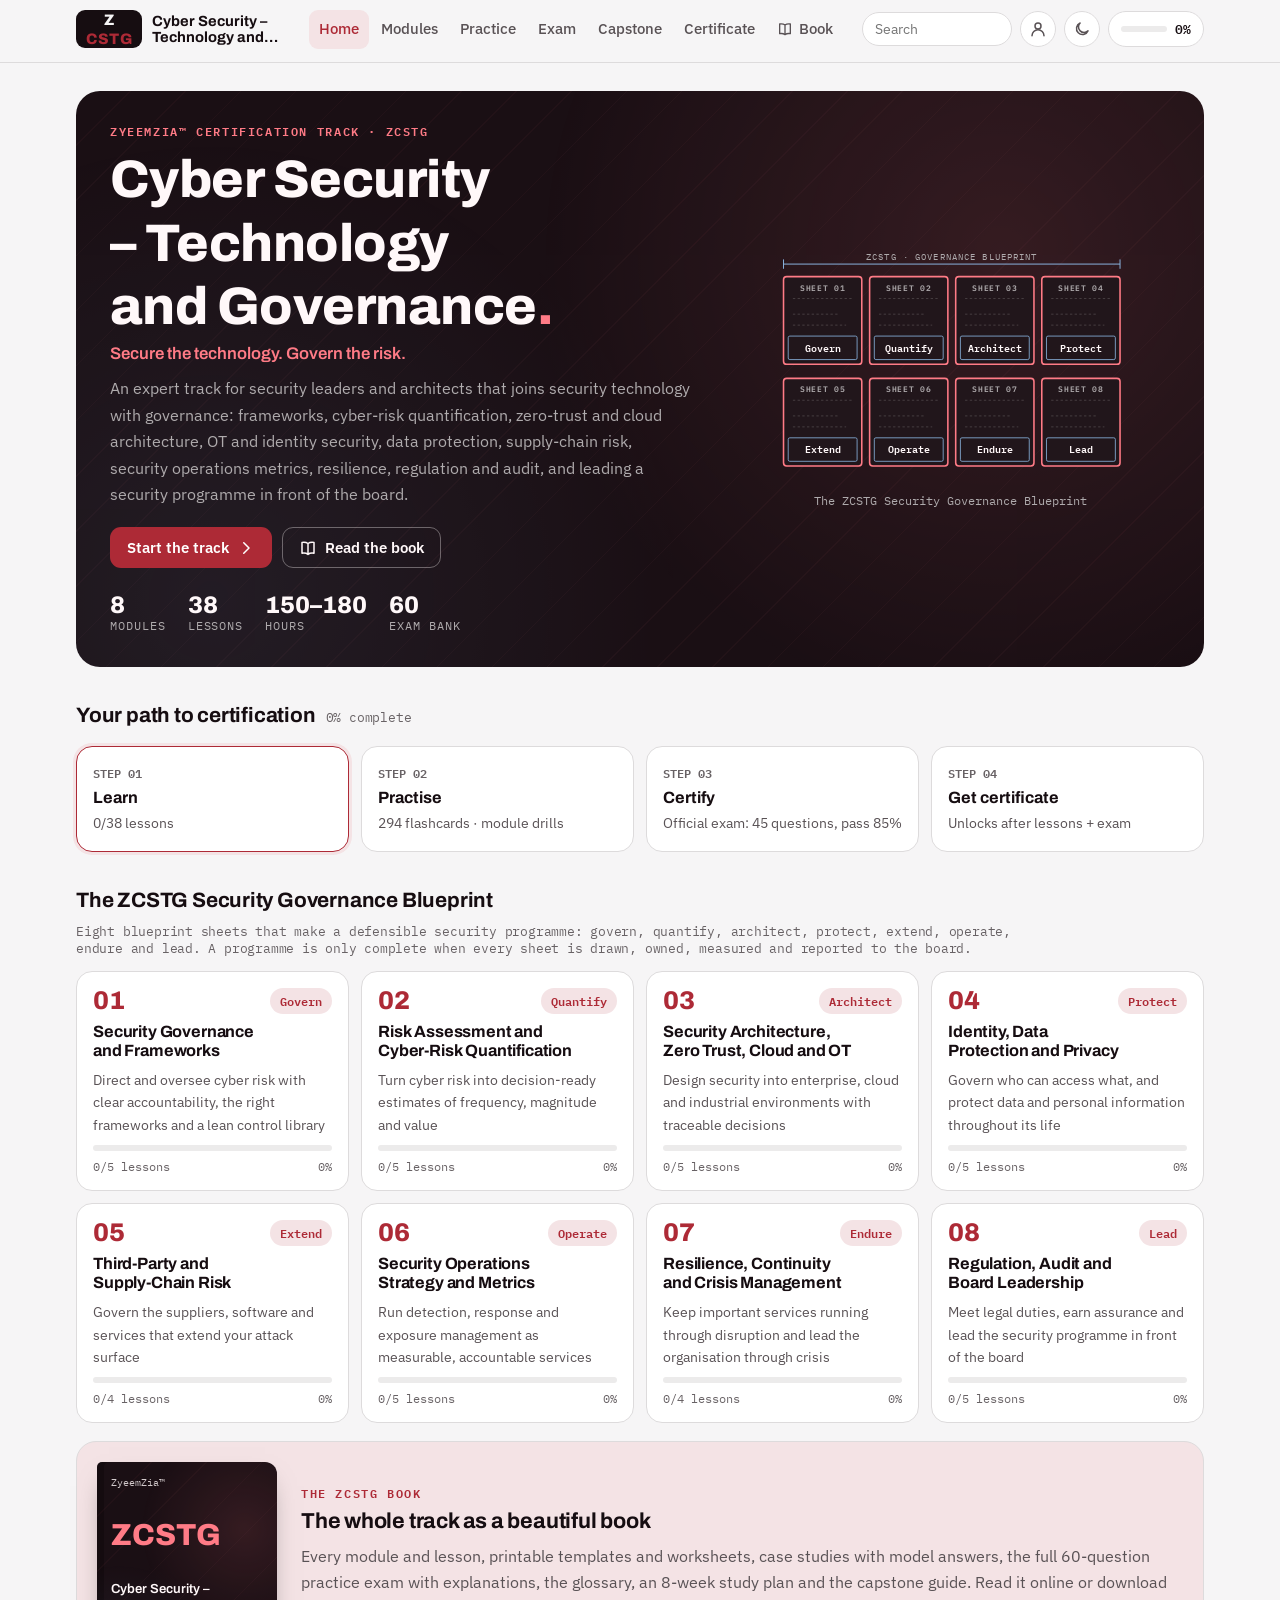
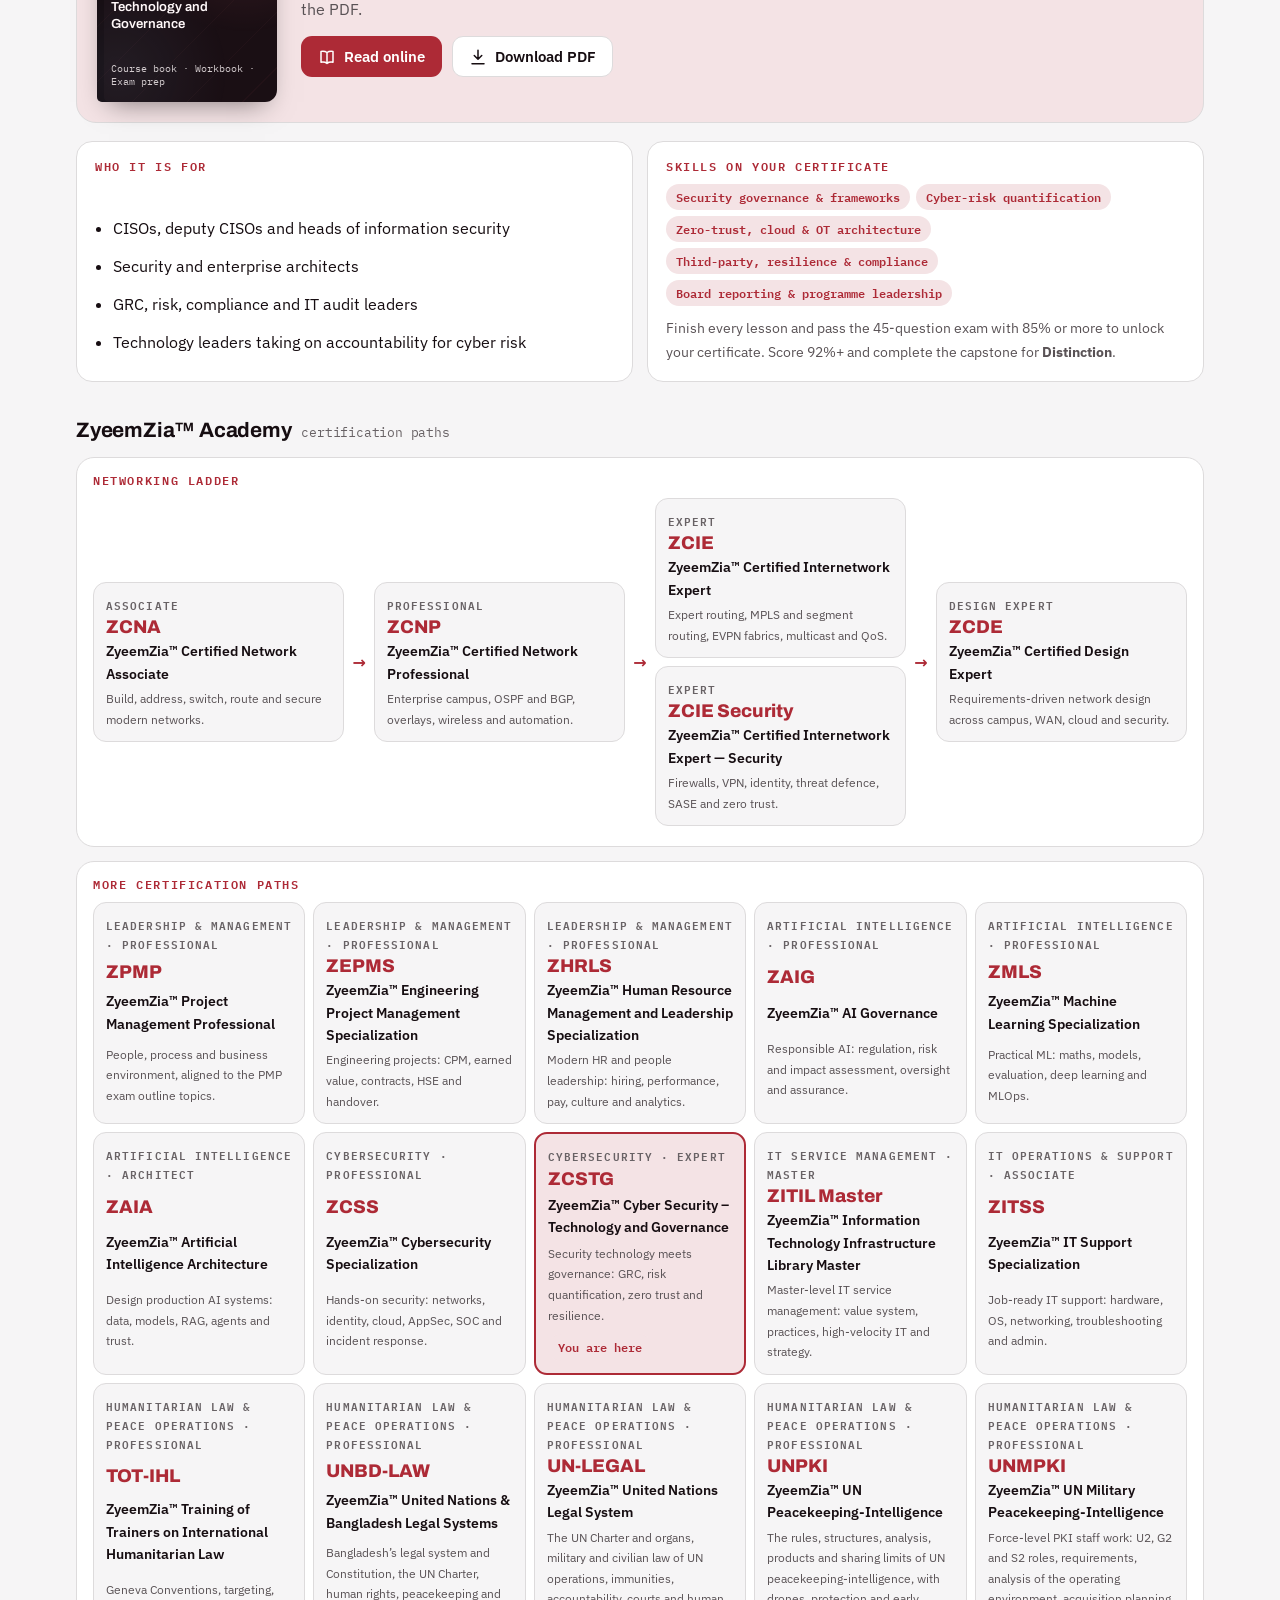
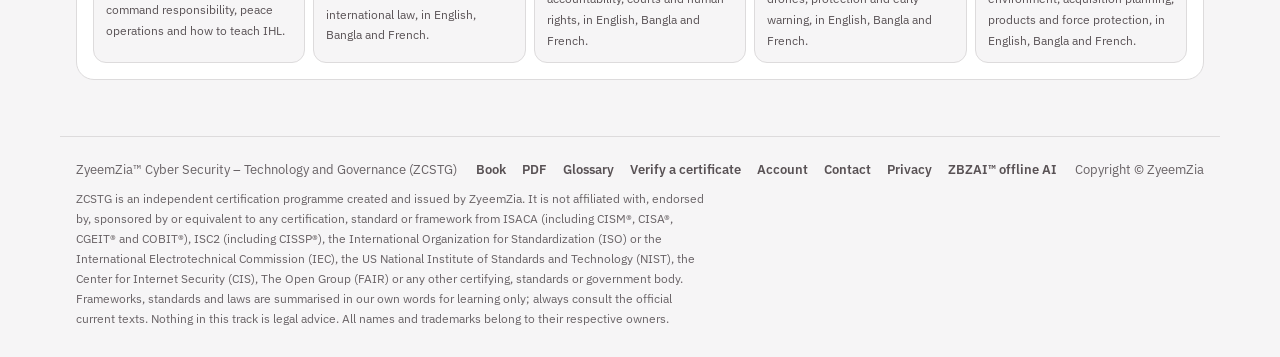
==== commit 42220f08: "Footer: link to ZBZAI offline AI" ====
--- a/index.html
+++ b/index.html
@@ -43,7 +43,7 @@
 </header>
 <main id="view" class="view" tabindex="-1"><div class="boot" aria-label="Loading the course"><i></i><i></i><i></i></div></main>
 <footer class="site-foot">
-  <div class="row"><span>ZyeemZia™ Cyber Security – Technology and Governance (ZCSTG)</span><span style="display:flex;gap:16px;flex-wrap:wrap"><a href="book.html" target="_blank" rel="noopener">Book</a><a href="ZCSTG-Book.pdf" download>PDF</a><a href="#glossary">Glossary</a><a href="#verify/">Verify a certificate</a><a href="#account">Account</a><a href="#contact">Contact</a><a href="privacy.html">Privacy</a></span><span>Copyright © ZyeemZia</span></div>
+  <div class="row"><span>ZyeemZia™ Cyber Security – Technology and Governance (ZCSTG)</span><span style="display:flex;gap:16px;flex-wrap:wrap"><a href="book.html" target="_blank" rel="noopener">Book</a><a href="ZCSTG-Book.pdf" download>PDF</a><a href="#glossary">Glossary</a><a href="#verify/">Verify a certificate</a><a href="#account">Account</a><a href="#contact">Contact</a><a href="privacy.html">Privacy</a><a href="https://zbzai.zyeemzia.com/" target="_blank" rel="noopener">ZBZAI™ offline AI</a></span><span>Copyright © ZyeemZia</span></div>
   <p class="disc" id="disc"></p>
 </footer>
 <nav class="tabbar" id="tabbar" aria-label="Main mobile"></nav>
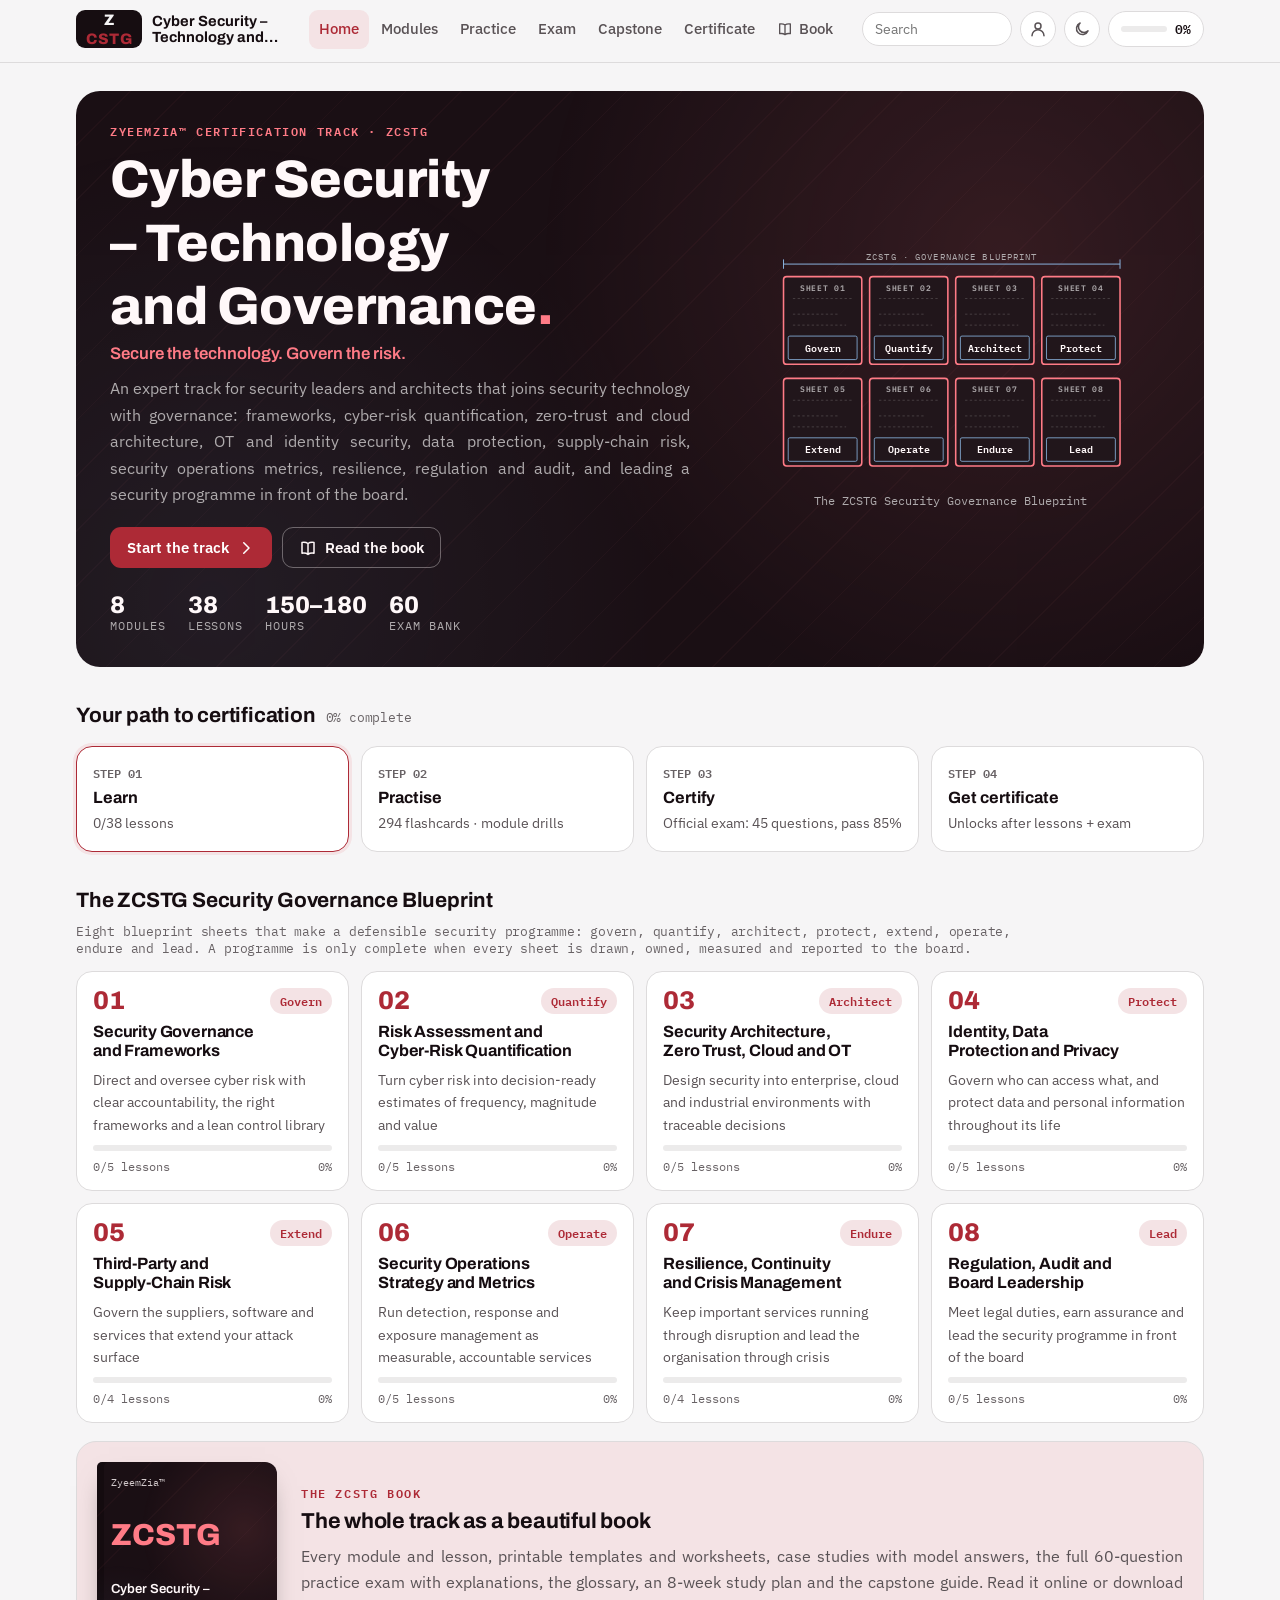
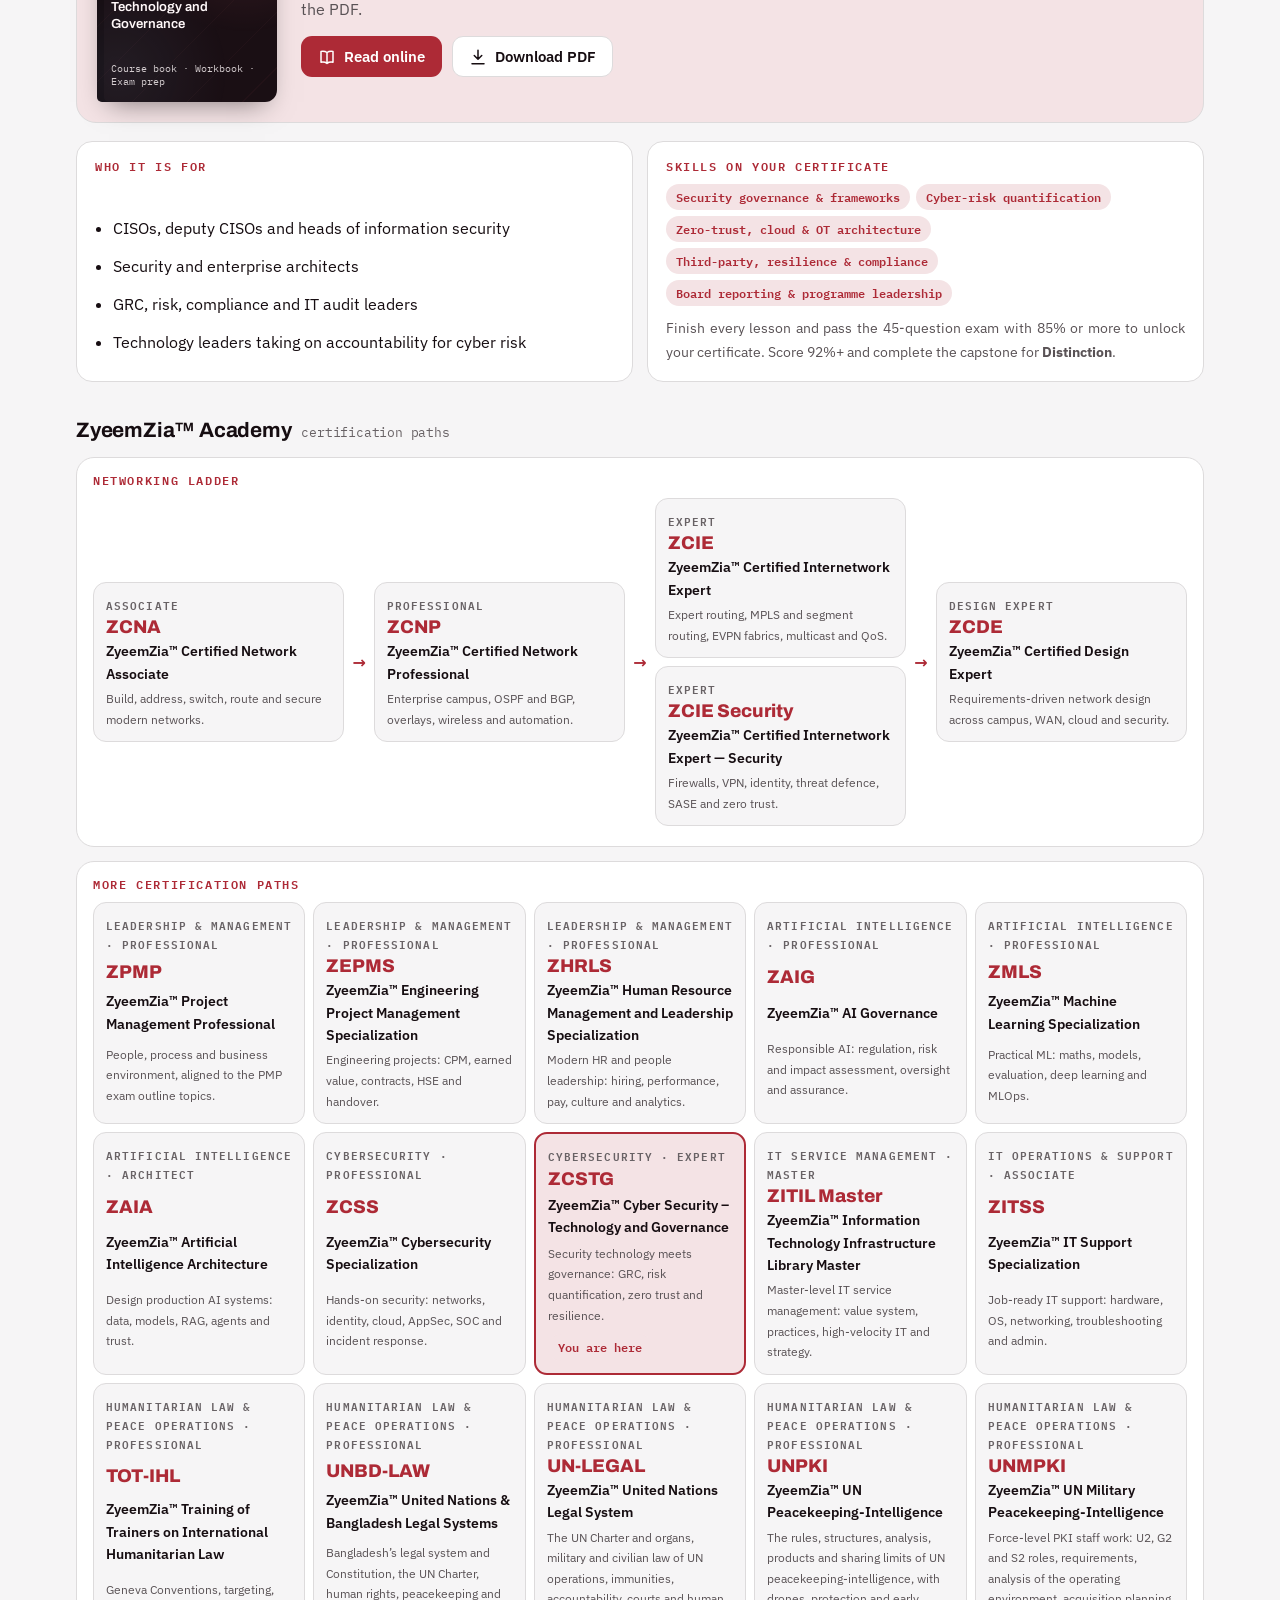
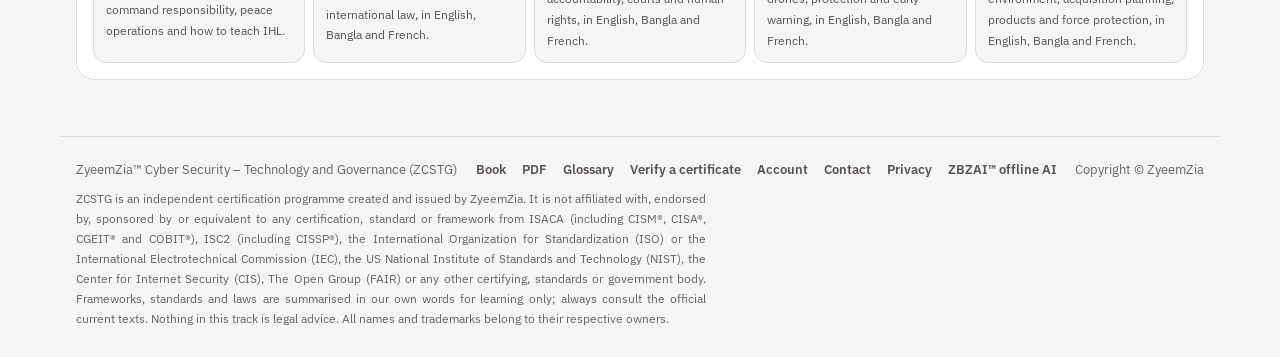
==== commit 87af409d: "Justified writing as the house style" ====
--- a/index.html
+++ b/index.html
@@ -50,10 +50,11 @@
 <div class="toast" id="toast" role="status" aria-live="polite" hidden></div>
 <script defer src="core.js?v=756f940ff2"></script>
 <script defer src="figures.js?v=d0575e00c2"></script>
-<script defer src="family.js?v=7f5398b318"></script>
+<script defer src="family.js?v=e2194631f1"></script>
 <script defer src="data/track.js?v=5c38e4749a"></script>
 <script defer src="data/m1-4.js?v=3010934503"></script>
 <script defer src="data/m5-8.js?v=47098f87eb"></script>
 <script defer src="app.js?v=317a90ee0c"></script>
+<script>/* ZyeemZia house style: justified writing. Paragraphs and list text that read left-aligned are justified; centred text, headings, buttons and columns too narrow to justify cleanly stay as they are. Copyright © ZyeemZia */(function(){var S='p,li,dd,blockquote';function j(r){if(!r||!r.querySelectorAll)return;var L=r.querySelectorAll(S);for(var i=0;i<L.length;i++){var e=L[i];if(e.getAttribute('data-zj'))continue;e.setAttribute('data-zj','1');var a=getComputedStyle(e).textAlign;if(a==='start'||a==='left'||a==='-webkit-auto'){var w=e.clientWidth;if(!w||w>=280)e.style.textAlign='justify'}}}function go(){j(document);if(!window.MutationObserver)return;new MutationObserver(function(m){for(var i=0;i<m.length;i++){var N=m[i].addedNodes;for(var k=0;k<N.length;k++){var n=N[k];if(n.nodeType===1)j(n.matches&&n.matches(S)?n.parentNode:n)}}}).observe(document.body,{childList:true,subtree:true})}if(document.readyState==='loading')document.addEventListener('DOMContentLoaded',go);else go()})()</script>
 </body>
 </html>
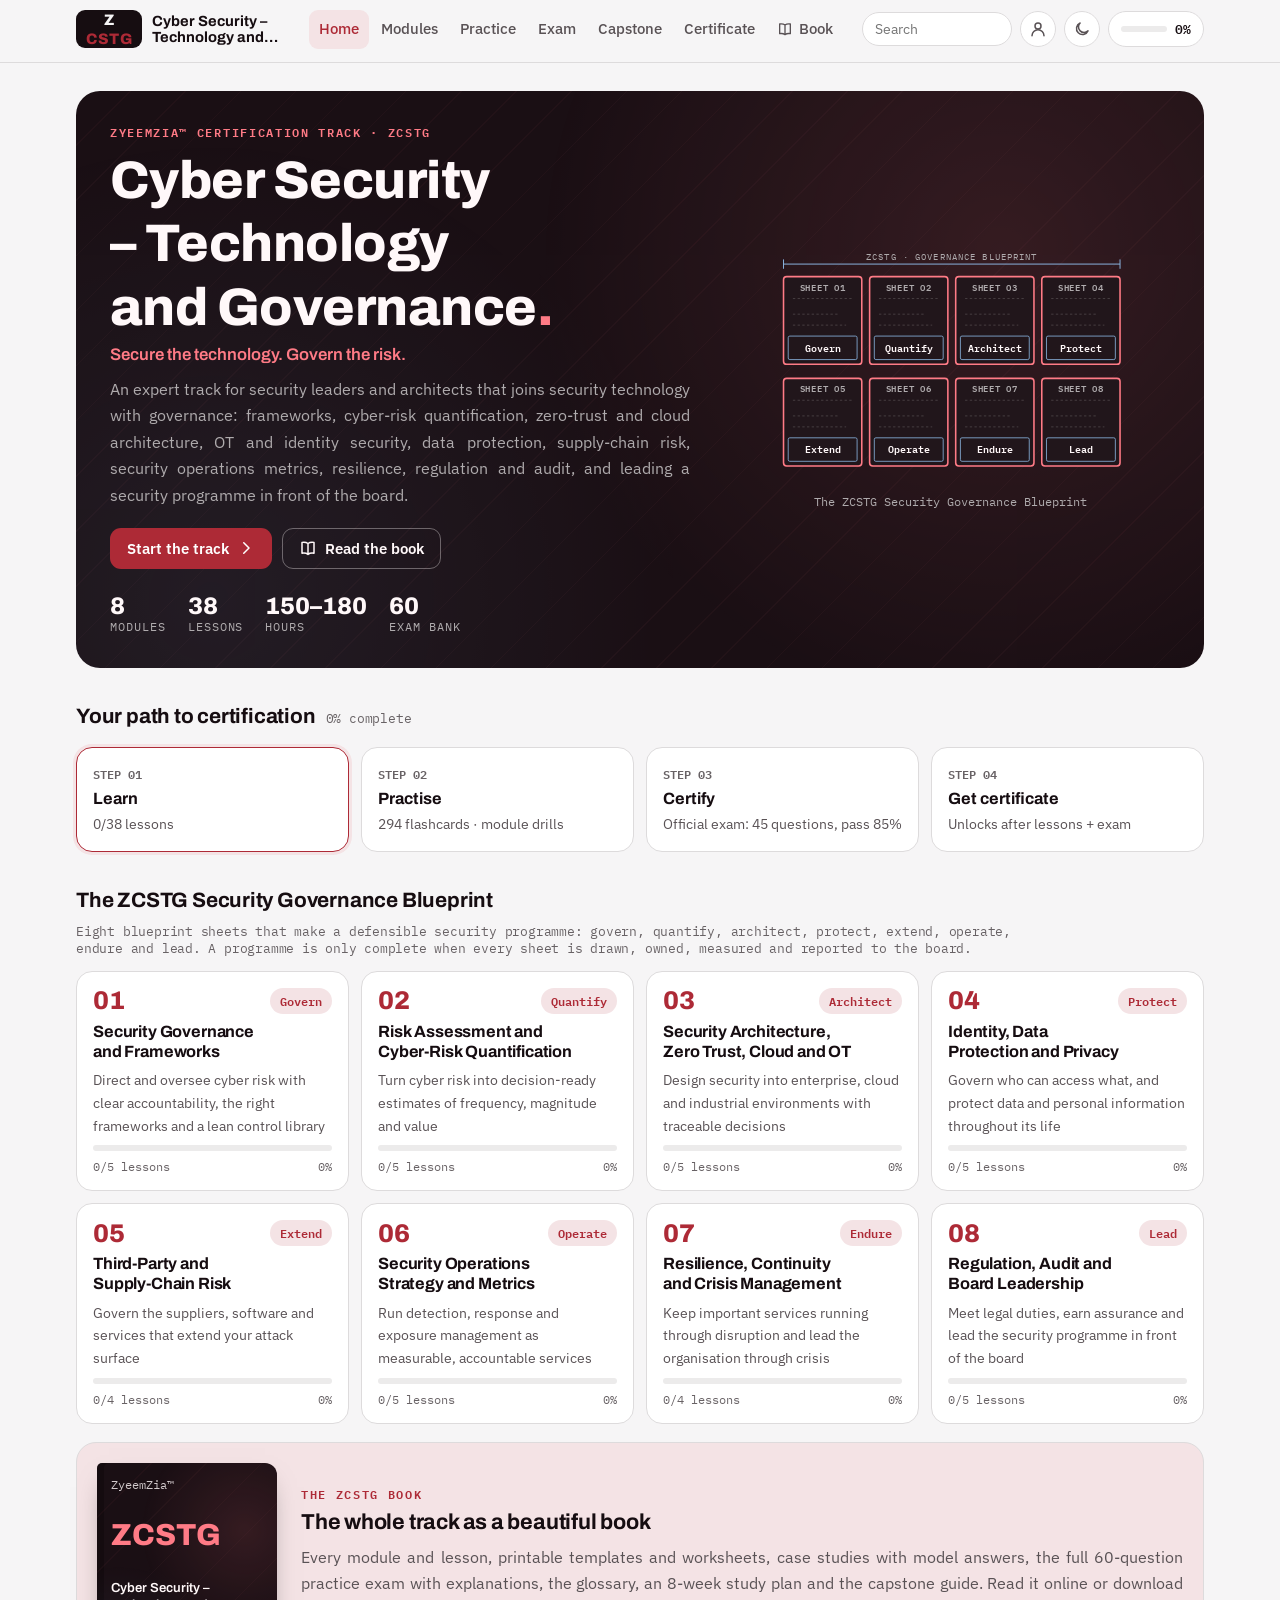
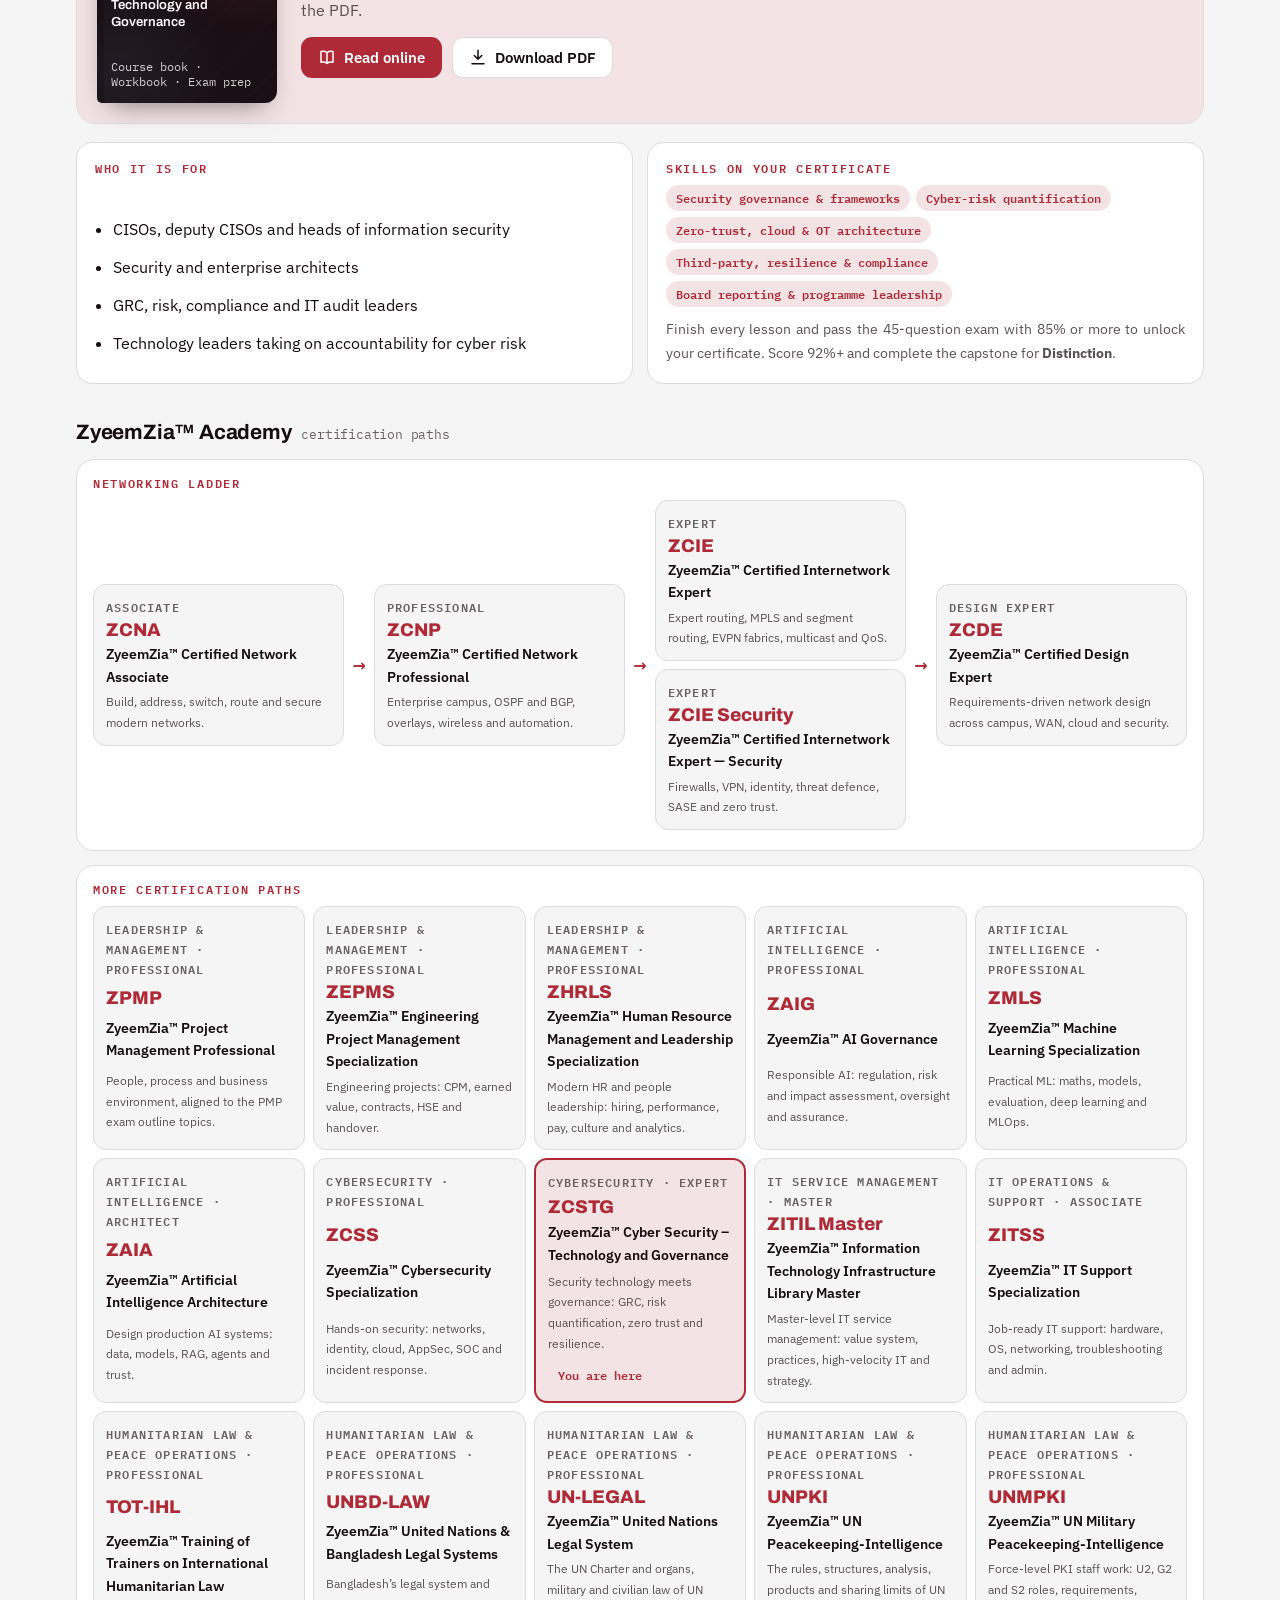
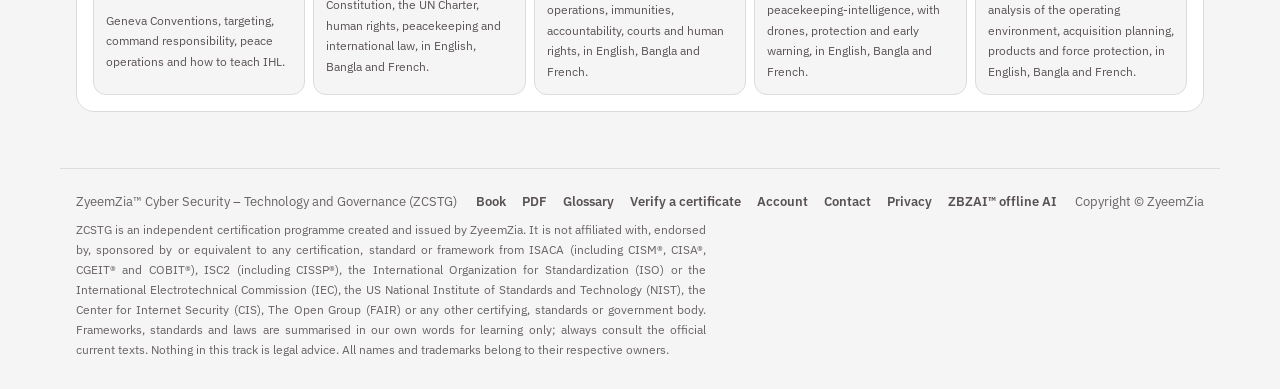
==== commit 674b13fc: "Readable sizes: 12px minimum text and even spacing" ====
--- a/index.html
+++ b/index.html
@@ -24,7 +24,7 @@
 <link rel="stylesheet" href="theme.css?v=e15a71a992">
 <link rel="preload" href="fonts/IBMPlexSans-400-latin-a68a20.woff2" as="font" type="font/woff2" crossorigin>
 <link rel="preload" href="fonts/Archivo-600-latin-79dc5e.woff2" as="font" type="font/woff2" crossorigin>
-<link rel="stylesheet" href="app.css?v=385b0e401c">
+<link rel="stylesheet" href="app.css?v=af9be1b363">
 </head>
 <body>
 <header class="topbar">
--- a/app.css
+++ b/app.css
@@ -1,4 +1,6 @@
 /* ZyeemZia certification engine — site styles. Colours and faces come from theme.css (per track). */
+/* Form controls use the page font; browsers otherwise fall back to Arial. */
+button, input, select, textarea { font-family: inherit; }
 * { box-sizing: border-box; }
 [hidden] { display: none !important; }
 html { -webkit-text-size-adjust: 100%; }
@@ -10,7 +12,7 @@
 p { margin: 0; }
 code { font: .9em var(--f-mono); background: var(--surface-2); padding: 1px 6px; border-radius: 5px; }
 .muted { color: var(--ink-2); }
-.eyebrow { font: 600 .72rem/1.2 var(--f-mono); letter-spacing: .14em; text-transform: uppercase; color: var(--accent); }
+.eyebrow { font: 600 .75rem/1.2 var(--f-mono); letter-spacing: .14em; text-transform: uppercase; color: var(--accent); }
 
 /* ---------- chrome ---------- */
 .topbar { position: sticky; top: 0; padding-top: env(safe-area-inset-top, 0px); z-index: 30; background: color-mix(in srgb, var(--bg) 88%, transparent); backdrop-filter: blur(10px) saturate(1.3); -webkit-backdrop-filter: blur(10px) saturate(1.3); border-bottom: 1px solid var(--line); }
@@ -20,7 +22,7 @@
 .brand-mark i { font-style: normal; color: var(--accent); }
 .brand-text { display: flex; flex-direction: column; line-height: 1.15; }
 .brand-text b { font: 700 .92rem var(--f-display); }
-.brand-text small { font: 500 .7rem var(--f-mono); color: var(--ink-2); letter-spacing: .04em; }
+.brand-text small { font: 500 .75rem var(--f-mono); color: var(--ink-2); letter-spacing: .04em; }
 .mainnav { display: flex; gap: 2px; margin-left: 8px; }
 .mainnav a { text-decoration: none; color: var(--ink-2); padding: 7px 10px; border-radius: 9px; font-weight: 500; font-size: .93rem; white-space: nowrap; display: inline-flex; gap: 6px; align-items: center; }
 .mainnav a:hover { background: var(--surface-2); color: var(--ink); }
@@ -76,14 +78,14 @@
 .hero-stats { display: flex; gap: 22px; flex-wrap: wrap; margin-top: 24px; }
 .hero-stats div { display: grid; }
 .hero-stats b { font: 800 1.5rem var(--f-display); color: var(--hero-ink); font-variant-numeric: tabular-nums; }
-.hero-stats span { font: 500 .74rem var(--f-mono); color: var(--hero-ink-2); text-transform: uppercase; letter-spacing: .08em; }
+.hero-stats span { font: 500 .75rem var(--f-mono); color: var(--hero-ink-2); text-transform: uppercase; letter-spacing: .08em; }
 .hero-sig { display: grid; justify-items: center; gap: 8px; }
 .hero-sig .sg { width: 100%; max-width: 360px; height: auto; }
 .hero-sig figcaption { font: 500 .78rem var(--f-mono); color: var(--hero-ink-2); text-align: center; }
 
 .path { display: grid; grid-template-columns: repeat(4, minmax(0, 1fr)); gap: 12px; margin-top: 18px; }
 .path-step { padding: 16px; border-radius: 16px; background: var(--surface); border: 1px solid var(--line); display: grid; gap: 6px; position: relative; }
-.path-step .n { font: 700 .74rem var(--f-mono); color: var(--ink-3); }
+.path-step .n { font: 700 .75rem var(--f-mono); color: var(--ink-3); }
 .path-step b { font: 700 1.02rem var(--f-display); }
 .path-step small { color: var(--ink-2); font-size: .85rem; }
 .path-step.done { border-color: var(--good); }
@@ -97,7 +99,7 @@
 .mod-num { font: 800 1.6rem/1 var(--f-display); color: var(--accent); }
 .mod-card h3 { font-size: 1.02rem; }
 .mod-card p { font-size: .86rem; color: var(--ink-2); }
-.mod-card .meta { display: flex; justify-content: space-between; font: 500 .74rem var(--f-mono); color: var(--ink-3); }
+.mod-card .meta { display: flex; justify-content: space-between; font: 500 .75rem var(--f-mono); color: var(--ink-3); }
 .book-banner { display: grid; grid-template-columns: 180px minmax(0, 1fr); gap: 24px; align-items: center; padding: 20px; border-radius: 20px; background: var(--accent-soft); border: 1px solid var(--line); margin-top: 18px; }
 .bb-cover { aspect-ratio: 3/4; border-radius: 5px 12px 12px 5px; background: var(--hero-bg); color: var(--hero-ink); padding: 14px; display: flex; flex-direction: column; justify-content: space-between; text-decoration: none; box-shadow: inset 7px 0 0 rgba(0,0,0,.25), 0 12px 26px -12px rgba(0,0,0,.5); position: relative; overflow: hidden; transition: transform .2s; }
 .bb-cover:hover { transform: rotate(-2deg) translateY(-3px); }
@@ -105,7 +107,7 @@
 .bb-cover > *:not(.motif) { position: relative; }
 .bb-cover b { font: 800 1.9rem/1 var(--f-display); color: var(--hero-accent); }
 .bb-cover span { font: 600 .82rem/1.3 var(--f-display); }
-.bb-cover small { font: 500 .62rem var(--f-mono); opacity: .8; }
+.bb-cover small { font: 500 .75rem var(--f-mono); opacity: .8; }
 .bb-text { display: grid; gap: 8px; min-width: 0; }
 .bb-text h2 { font-size: 1.35rem; }
 .two { display: grid; grid-template-columns: minmax(0, 1fr) minmax(0, 1fr); gap: 14px; }
@@ -136,7 +138,7 @@
 .blk-title { font-size: 1.12rem; margin-bottom: 8px; }
 .b-text { font-size: 1.04rem; }
 .callout { padding: 14px 16px; border-radius: 14px; border-left: 4px solid var(--c); background: color-mix(in srgb, var(--c) 9%, var(--surface)); }
-.callout .ct { font: 700 .72rem var(--f-mono); letter-spacing: .12em; text-transform: uppercase; color: var(--c); display: block; margin-bottom: 4px; }
+.callout .ct { font: 700 .75rem var(--f-mono); letter-spacing: .12em; text-transform: uppercase; color: var(--c); display: block; margin-bottom: 4px; }
 .callout b.h { display: block; font-family: var(--f-display); margin-bottom: 2px; }
 .callout.insight { --c: var(--accent-2); } .callout.warning { --c: var(--bad); } .callout.example { --c: var(--good); } .callout.pro { --c: var(--accent); } .callout.definition { --c: var(--ink-2); }
 .keypoints { padding: 16px 18px; border-radius: 14px; background: var(--surface); border: 1px solid var(--line); }
@@ -168,7 +170,7 @@
 .flow-i + .flow-i::after { content: ""; position: absolute; left: -7px; top: calc(50% - 4px); border: 5px solid transparent; border-left-color: var(--accent); }
 .flow-i b { font: 700 .92rem var(--f-display); }
 .flow-i span { font-size: .82rem; color: var(--ink-2); }
-.flow-i .k { font: 700 .7rem var(--f-mono); color: var(--accent); }
+.flow-i .k { font: 700 .75rem var(--f-mono); color: var(--accent); }
 .layers { display: grid; gap: 6px; }
 .layer { display: grid; grid-template-columns: 170px minmax(0, 1fr); border-radius: 12px; overflow: hidden; border: 1px solid var(--line); background: var(--surface); }
 .layer > b { background: color-mix(in srgb, var(--accent) calc(var(--d) * 1%), var(--surface)); color: var(--ink); padding: 10px 12px; font: 700 .88rem var(--f-display); display: flex; align-items: center; }
@@ -176,7 +178,7 @@
 .layer .parts span { font: 500 .8rem var(--f-mono); padding: 3px 9px; border-radius: 7px; background: var(--surface-2); border: 1px solid var(--line); }
 .formula { display: grid; grid-template-columns: repeat(auto-fill, minmax(230px, 1fr)); gap: 10px; }
 .fm { padding: 14px; border-radius: 14px; background: var(--surface); border: 1px solid var(--line); display: grid; gap: 4px; }
-.fm small { font: 600 .72rem var(--f-mono); color: var(--ink-3); text-transform: uppercase; letter-spacing: .08em; }
+.fm small { font: 600 .75rem var(--f-mono); color: var(--ink-3); text-transform: uppercase; letter-spacing: .08em; }
 .fm code { font-size: 1rem; background: var(--accent-soft); color: var(--ink); padding: 6px 10px; justify-self: start; max-width: 100%; overflow-wrap: anywhere; white-space: normal; }
 .fm p { font-size: .88rem; color: var(--ink-2); }
 .case { border-radius: 16px; border: 1px solid var(--line); background: var(--surface); overflow: hidden; }
@@ -286,19 +288,19 @@
 .sg-node circle { fill: var(--sg-node); stroke: var(--sg-accent); stroke-width: 2; transition: transform .15s; }
 .sg-node.done circle { fill: var(--sg-accent); }
 .sg-node.done text { fill: var(--sg-node); }
-.sg-node .sg-n { font-size: 11px; fill: var(--sg-ink-2); font-weight: 600; }
+.sg-node .sg-n { font-size: 12px; fill: var(--sg-ink-2); font-weight: 600; }
 .sg-node .sg-c { font-size: 12px; fill: var(--sg-ink); font-weight: 700; }
 a.sg-node:hover circle, a.sg-layer:hover rect { stroke-width: 3.5; }
 .sg-title { font: 800 30px var(--f-display) !important; fill: var(--sg-ink); }
 .sg-sub { font-size: 12px; fill: var(--sg-ink-2); letter-spacing: .12em; text-transform: uppercase; }
 .sg-layer rect { fill: var(--sg-node); stroke: var(--sg-accent); stroke-width: 1.5; }
 .sg-layer.done rect { fill: color-mix(in srgb, var(--sg-accent) 30%, var(--sg-node)); }
-.sg-layer .sg-n { font-size: 11px; fill: var(--sg-ink-2); }
+.sg-layer .sg-n { font-size: 12px; fill: var(--sg-ink-2); }
 .sg-layer .sg-c { font-size: 13px; font-weight: 700; fill: var(--sg-ink); }
-.sg-layer .sg-t { font-size: 10.5px; fill: var(--sg-ink-2); }
+.sg-layer .sg-t { font-size: 12px; fill: var(--sg-ink-2); }
 .sg-trust rect { fill: none; stroke: var(--sg-accent-2); stroke-width: 2.5; stroke-dasharray: 8 5; }
 .sg-trust.done rect { stroke-dasharray: none; }
-.sg-trust text { font-size: 11.5px; font-weight: 700; fill: var(--sg-accent-2); }
+.sg-trust text { font-size: 12px; font-weight: 700; fill: var(--sg-accent-2); }
 
 .toast { position: fixed; left: 50%; transform: translateX(-50%); bottom: calc(24px + env(safe-area-inset-bottom, 0px)); z-index: 70; background: var(--ink); color: var(--bg); padding: 10px 18px; border-radius: 12px; font-size: .92rem; max-width: calc(100% - 32px); }
 .confetti { position: fixed; inset: 0; width: 100%; height: 100%; pointer-events: none; z-index: 80; }
@@ -311,13 +313,14 @@
 @media (max-width: 860px) {
   .mainnav { display: none; }
   .tabbar { display: grid; grid-template-columns: repeat(5, minmax(0, 1fr)); position: fixed; left: 0; right: 0; bottom: 0; z-index: 40; background: var(--surface); border-top: 1px solid var(--line); padding-bottom: env(safe-area-inset-bottom, 0px); padding-left: env(safe-area-inset-left, 0px); padding-right: env(safe-area-inset-right, 0px); }
-  .tabbar a { display: flex; flex-direction: column; align-items: center; gap: 2px; padding: 8px 2px 7px; text-decoration: none; color: var(--ink-2); font-size: .7rem; font-weight: 600; }
+  .tabbar a { display: flex; flex-direction: column; align-items: center; gap: 2px; padding: 8px 2px 7px; text-decoration: none; color: var(--ink-2); font-size: .75rem; font-weight: 600; }
   .tabbar a[aria-current="page"] { color: var(--accent); }
   .site-foot { padding-bottom: calc(84px + env(safe-area-inset-bottom, 0px)); }
   .toast { bottom: calc(80px + env(safe-area-inset-bottom, 0px)); }
   .hero { grid-template-columns: 1fr; padding: 24px; }
   .path, .rules { grid-template-columns: repeat(2, minmax(0, 1fr)); }
-  .two { grid-template-columns: 1fr; }
+  .two { grid-template-columns: minmax(0, 1fr); }
+  .list-card .chip { white-space: normal; }
 }
 @media (max-width: 560px) {
   .mod-grid { grid-template-columns: 1fr; }
@@ -354,7 +357,7 @@
 .sn-in input { padding: 11px 14px; border-radius: 11px; border: 1px solid var(--line); background: var(--bg); color: var(--ink); font: 600 1.05rem var(--f-mono); }
 .sn-grid { display: grid; grid-template-columns: repeat(auto-fill, minmax(170px, 1fr)); gap: 8px; }
 .sn-grid div { padding: 10px 12px; border-radius: 10px; background: var(--surface-2); display: grid; gap: 2px; min-width: 0; }
-.sn-grid small { font: 600 .7rem var(--f-mono); color: var(--ink-3); text-transform: uppercase; letter-spacing: .06em; }
+.sn-grid small { font: 600 .75rem var(--f-mono); color: var(--ink-3); text-transform: uppercase; letter-spacing: .06em; }
 .sn-grid b { font: 600 .95rem var(--f-mono); overflow-wrap: anywhere; }
 /* ---------- academy ladder ---------- */
 .academy { display: grid; grid-template-columns: minmax(0, 2.4fr) minmax(0, 1fr); gap: 14px; }
@@ -371,7 +374,7 @@
 .ac-card.soon b { color: var(--ink-2); }
 .ac-card.soon .chip { justify-self: start; }
 .ac-card b { font: 800 1.15rem var(--f-display); color: var(--accent); }
-.ac-lv { font: 600 .68rem var(--f-mono); text-transform: uppercase; letter-spacing: .1em; color: var(--ink-3); }
+.ac-lv { font: 600 .75rem var(--f-mono); text-transform: uppercase; letter-spacing: .1em; color: var(--ink-3); }
 .ac-n { font-size: .85rem; font-weight: 600; }
 .ac-card small { font-size: .78rem; color: var(--ink-2); }
 .ac-card .chip { justify-self: start; margin-top: 4px; }
@@ -383,7 +386,7 @@
 .sg-node rect, .sg-node polygon { fill: var(--sg-node); stroke: var(--sg-accent); stroke-width: 2; }
 .sg-node.done rect, .sg-node.done polygon { fill: color-mix(in srgb, var(--sg-accent) 35%, var(--sg-node)); }
 .sg-path text, .sg-hex text, .sg-blueprint text { text-anchor: middle; }
-.sg-path .sg-n, .sg-hex .sg-n, .sg-blueprint .sg-n { font-size: 10px; fill: var(--sg-ink-2); letter-spacing: .08em; }
+.sg-path .sg-n, .sg-hex .sg-n, .sg-blueprint .sg-n { font-size: 12px; fill: var(--sg-ink-2); letter-spacing: .08em; }
 .sg-path .sg-c, .sg-hex .sg-c, .sg-blueprint .sg-c { font-size: 12.5px; font-weight: 700; fill: var(--sg-ink); }
 a.sg-node:hover rect, a.sg-node:hover polygon { stroke-width: 3.5; }
 .sg-dim { stroke: var(--sg-accent-2); stroke-width: 1.2; }
@@ -480,41 +483,41 @@
 .fig .k-attacker .ic { stroke: var(--bad); } .fig .k-attacker .f-soft { fill: var(--bad-soft); }
 .fig .k-cloud .ic, .fig .k-model .ic { stroke: var(--accent-2); } .fig .k-cloud .f-soft, .fig .k-model .f-soft { fill: var(--accent-2-soft); } .fig .k-model .f-ac { fill: var(--accent-2); }
 .fig .lbl { font-size: 13px; font-weight: 700; text-anchor: middle; }
-.fig .sub { font: 11px var(--f-mono); fill: var(--ink-2); text-anchor: middle; }
+.fig .sub { font: 12px var(--f-mono); fill: var(--ink-2); text-anchor: middle; }
 .fig .lnk { stroke: var(--ink-3); stroke-width: 2.2; fill: none; }
 .fig .lnk.dashed { stroke-dasharray: 7 5; } .fig .lnk.wireless { stroke-dasharray: 2 6; stroke-linecap: round; }
 .fig .lnk.tunnel { stroke: var(--accent-2); stroke-width: 3; stroke-dasharray: 10 6; } .fig .lnk.bold { stroke-width: 4.5; } .fig .lnk.attack { stroke: var(--bad); stroke-dasharray: 7 5; }
-.fig .lnk-t { font: 10.5px var(--f-mono); fill: var(--ink-2); text-anchor: middle; }
-.fig .lnk-e { font: 600 10px var(--f-mono); fill: var(--accent); text-anchor: middle; }
+.fig .lnk-t { font: 12px var(--f-mono); fill: var(--ink-2); text-anchor: middle; }
+.fig .lnk-e { font: 600 12px var(--f-mono); fill: var(--accent); text-anchor: middle; }
 .fig .zone rect { fill: var(--surface-2); stroke: var(--line); stroke-width: 1.5; stroke-dasharray: 6 5; }
 .fig .zone.t-accent rect { fill: var(--accent-soft); stroke: var(--accent); } .fig .zone.t-warn rect { fill: var(--warn-soft); stroke: var(--warn); }
 .fig .zone.t-bad rect { fill: var(--bad-soft); stroke: var(--bad); } .fig .zone.t-good rect { fill: var(--good-soft); stroke: var(--good); }
-.fig .zone-t { font: 700 10px var(--f-mono); letter-spacing: .1em; text-transform: uppercase; fill: var(--ink-2); }
+.fig .zone-t { font: 700 12px var(--f-mono); letter-spacing: .1em; text-transform: uppercase; fill: var(--ink-2); }
 /* sequence */
 .fig .life { stroke: var(--line); stroke-width: 2; stroke-dasharray: 4 5; }
 .fig .actor { fill: var(--accent-soft); stroke: var(--accent); stroke-width: 1.5; }
 .fig .actor-t { font-size: 13px; font-weight: 700; text-anchor: middle; }
 .fig .msg { stroke: var(--ink-2); stroke-width: 2; fill: none; } .fig .msg.reply { stroke-dasharray: 6 4; }
 .fig .msg-t { font-size: 12.5px; font-weight: 600; text-anchor: middle; }
-.fig .msg-n { font: 10.5px var(--f-mono); fill: var(--ink-3); text-anchor: middle; }
-.fig .seq-n { fill: var(--accent); } .fig .seq-nt { font: 700 9.5px var(--f-mono); fill: var(--accent-ink); text-anchor: middle; }
+.fig .msg-n { font: 12px var(--f-mono); fill: var(--ink-3); text-anchor: middle; }
+.fig .seq-n { fill: var(--accent); } .fig .seq-nt { font: 700 12px var(--f-mono); fill: var(--accent-ink); text-anchor: middle; }
 /* packet */
 .fig .pk { fill: var(--accent-soft); stroke: var(--surface); stroke-width: 2; } .fig .pk.alt { fill: var(--surface-2); }
-.fig .pk-t { font-weight: 700; text-anchor: middle; } .fig .pk-b { font: 9.5px var(--f-mono); fill: var(--ink-3); text-anchor: middle; }
-.fig .bit-t { font: 10px var(--f-mono); fill: var(--ink-3); } .fig .bit-k { stroke: var(--line); stroke-width: 1; }
+.fig .pk-t { font-weight: 700; text-anchor: middle; } .fig .pk-b { font: 12px var(--f-mono); fill: var(--ink-3); text-anchor: middle; }
+.fig .bit-t { font: 12px var(--f-mono); fill: var(--ink-3); } .fig .bit-k { stroke: var(--line); stroke-width: 1; }
 /* cycle */
 .fig .cyc-ring { fill: none; stroke: var(--line); stroke-width: 1; stroke-dasharray: 2 6; }
 .fig .cyc-arc { fill: none; stroke: var(--accent); stroke-width: 2.4; stroke-linecap: round; } .fig-cycle .arw { fill: var(--accent); }
 .fig .cyc-p { fill: var(--surface); stroke: var(--accent); stroke-width: 1.8; }
 .fig .cyc-t { font-size: 13px; font-weight: 700; text-anchor: middle; }
-.fig .cyc-n { fill: var(--accent); } .fig .cyc-nt { font: 700 11px var(--f-mono); fill: var(--accent-ink); text-anchor: middle; }
+.fig .cyc-n { fill: var(--accent); } .fig .cyc-nt { font: 700 12px var(--f-mono); fill: var(--accent-ink); text-anchor: middle; }
 .fig .cyc-c { fill: var(--accent-soft); } .fig .cyc-ct { font-size: 14px; font-weight: 800; fill: var(--accent); text-anchor: middle; }
 .fig-legend { margin: 12px 0 0; padding-left: 1.4em; display: grid; gap: 4px; font-size: .9rem; color: var(--ink-2); }
 .fig-legend b { color: var(--ink); }
 /* chart */
 .fig .grid { stroke: var(--line); stroke-width: 1; } .fig .grid.zero { stroke: var(--ink-3); }
-.fig .ax-t { font: 11px var(--f-mono); fill: var(--ink-2); text-anchor: middle; } .fig .ax-l { font: 600 11px var(--f-body); fill: var(--ink-2); text-anchor: middle; }
-.fig .val { font: 600 10.5px var(--f-mono); fill: var(--ink); text-anchor: middle; } .fig .lg-t { font-size: 12px; fill: var(--ink-2); }
+.fig .ax-t { font: 12px var(--f-mono); fill: var(--ink-2); text-anchor: middle; } .fig .ax-l { font: 600 12px var(--f-body); fill: var(--ink-2); text-anchor: middle; }
+.fig .val { font: 600 12px var(--f-mono); fill: var(--ink); text-anchor: middle; } .fig .lg-t { font-size: 12px; fill: var(--ink-2); }
 .fig .cbar.s0, .fig .dot.s0 { fill: var(--accent); } .fig .cbar.s1, .fig .dot.s1 { fill: var(--accent-2); } .fig .cbar.s2, .fig .dot.s2 { fill: var(--warn); } .fig .cbar.s3, .fig .dot.s3 { fill: var(--ink-3); }
 .fig .ln { fill: none; stroke-width: 2.6; stroke-linejoin: round; } .fig .ln.s0 { stroke: var(--accent); } .fig .ln.s1 { stroke: var(--accent-2); } .fig .ln.s2 { stroke: var(--warn); } .fig .ln.s3 { stroke: var(--ink-3); }
 /* timeline */
@@ -522,7 +525,7 @@
 .tl::before { content: ""; position: absolute; left: 6px; right: 6px; top: 7px; height: 3px; border-radius: 3px; background: linear-gradient(90deg, var(--accent), var(--accent-2)); }
 .tl li { position: relative; min-width: 0; }
 .tl li::before { content: ""; position: absolute; top: -21px; left: 0; width: 11px; height: 11px; border-radius: 50%; background: var(--surface); border: 3px solid var(--accent); }
-.tl-when { display: block; font: 700 .72rem var(--f-mono); letter-spacing: .06em; color: var(--accent); text-transform: uppercase; }
+.tl-when { display: block; font: 700 .75rem var(--f-mono); letter-spacing: .06em; color: var(--accent); text-transform: uppercase; }
 .tl b { display: block; font-family: var(--f-display); font-size: .95rem; line-height: 1.3; margin: 2px 0 3px; }
 .tl p { margin: 0; font-size: .86rem; color: var(--ink-2); line-height: 1.45; }
 .tl.tl-v { grid-template-columns: minmax(0, 1fr); padding: 0 0 0 26px; gap: 12px; }
@@ -531,13 +534,13 @@
 /* matrix */
 .mx { display: grid; grid-template-columns: 26px minmax(0, 1fr); gap: 6px 8px; }
 .mx-y { display: flex; align-items: center; justify-content: center; }
-.mx-y span { writing-mode: vertical-rl; transform: rotate(180deg); font: 700 .7rem var(--f-mono); letter-spacing: .1em; text-transform: uppercase; color: var(--ink-3); white-space: nowrap; }
+.mx-y span { writing-mode: vertical-rl; transform: rotate(180deg); font: 700 .75rem var(--f-mono); letter-spacing: .1em; text-transform: uppercase; color: var(--ink-3); white-space: nowrap; }
 .mx-grid { display: grid; grid-template-columns: minmax(0, 1fr) minmax(0, 1fr); gap: 8px; }
 .mx-q { border: 1px solid var(--line); border-radius: 12px; padding: 12px 14px; background: var(--surface-2); min-width: 0; }
 .mx-q.q1 { background: var(--accent-soft); border-color: var(--accent); }
 .mx-q b { display: block; font-family: var(--f-display); font-size: .95rem; margin-bottom: 4px; }
 .mx-q ul { margin: 0; padding-left: 1.1em; font-size: .86rem; color: var(--ink-2); line-height: 1.45; }
-.mx-x { grid-column: 2; text-align: center; font: 700 .7rem var(--f-mono); letter-spacing: .1em; text-transform: uppercase; color: var(--ink-3); }
+.mx-x { grid-column: 2; text-align: center; font: 700 .75rem var(--f-mono); letter-spacing: .1em; text-transform: uppercase; color: var(--ink-3); }
 /* tree */
 .tree, .tree ul { list-style: none; margin: 0; padding: 0; display: flex; justify-content: center; }
 /* as wide as the space allows, never narrower than its words; wider trees scroll from the left edge */
@@ -576,4 +579,4 @@
   .tree > li::before, .tree > li::after { display: none !important; }
   .tr-n { display: inline-block; text-align: left; max-width: 100%; }
 }
-.fig:has(.fig-scroll.more)::after { content: "↔  Swipe sideways to see the whole diagram"; display: block; margin-top: 8px; font: 600 .72rem var(--f-mono); letter-spacing: .04em; color: var(--ink-3); }
+.fig:has(.fig-scroll.more)::after { content: "↔  Swipe sideways to see the whole diagram"; display: block; margin-top: 8px; font: 600 .75rem var(--f-mono); letter-spacing: .04em; color: var(--ink-3); }
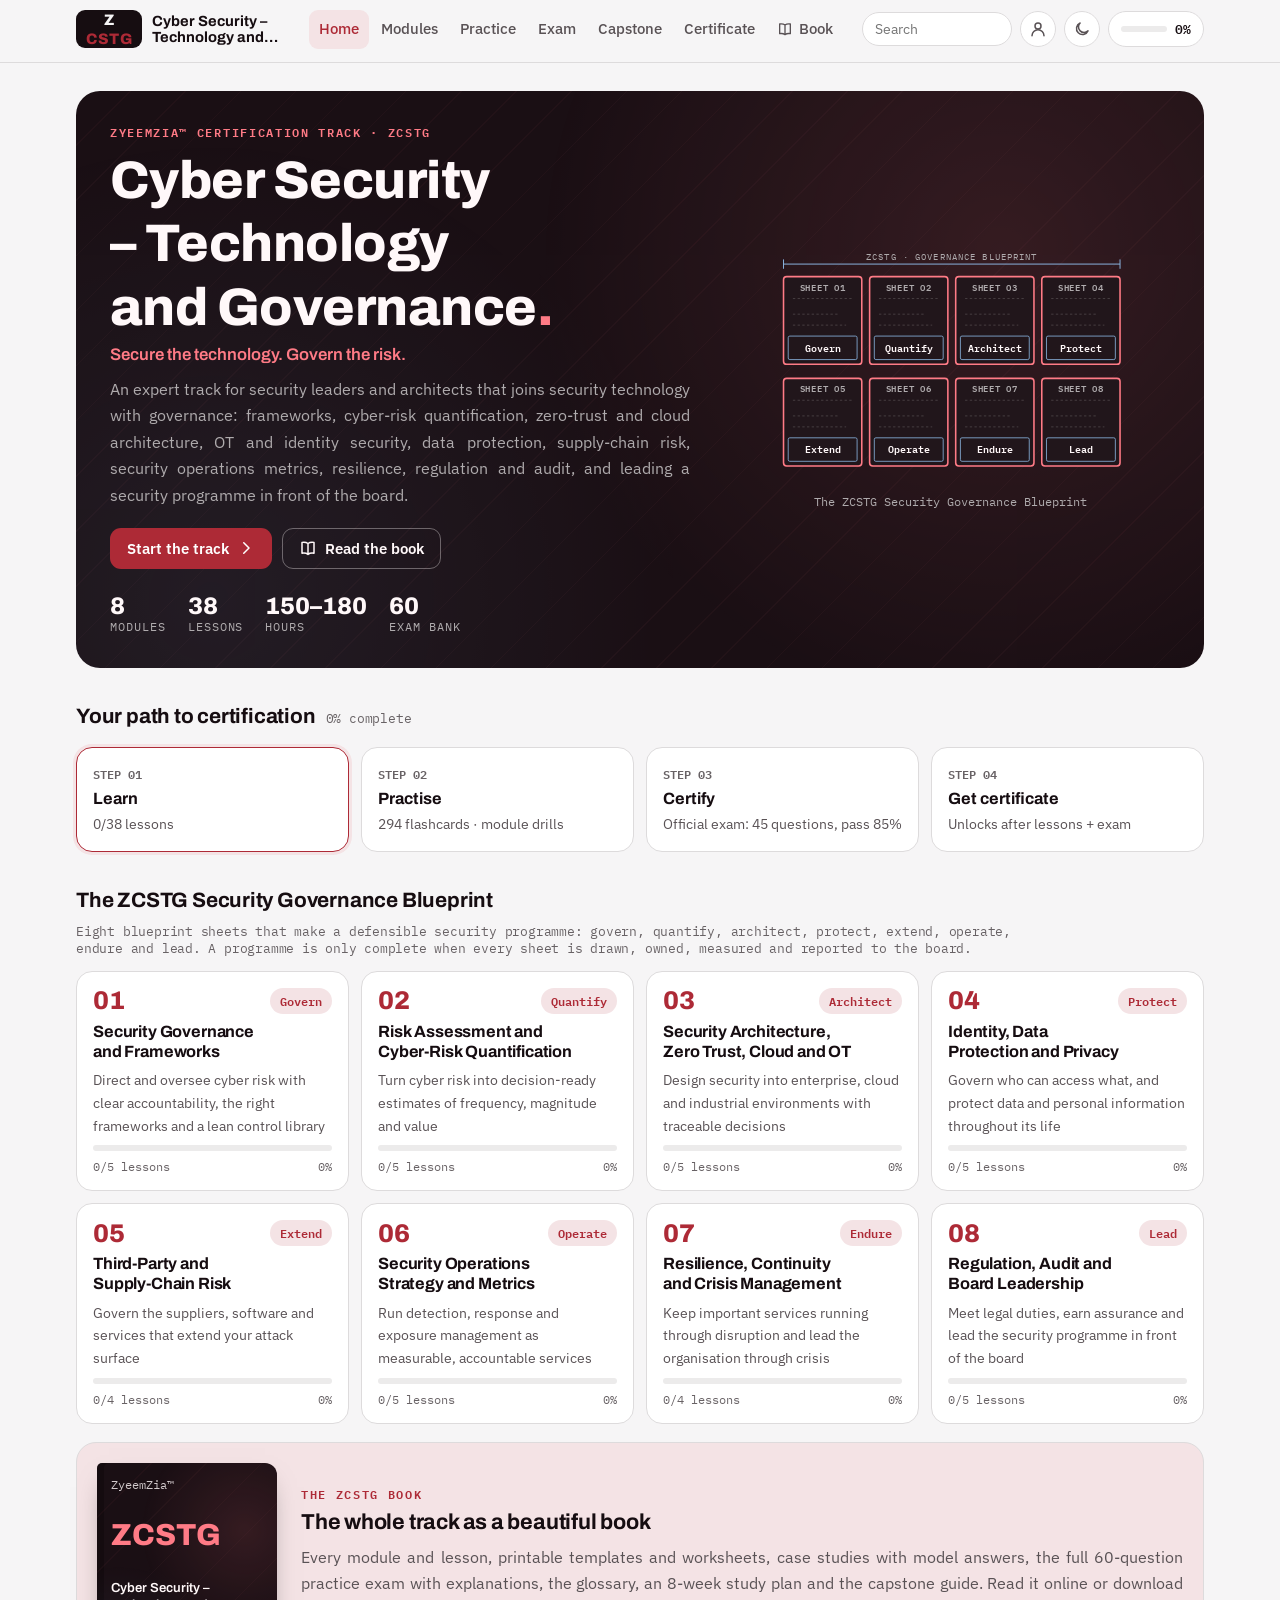
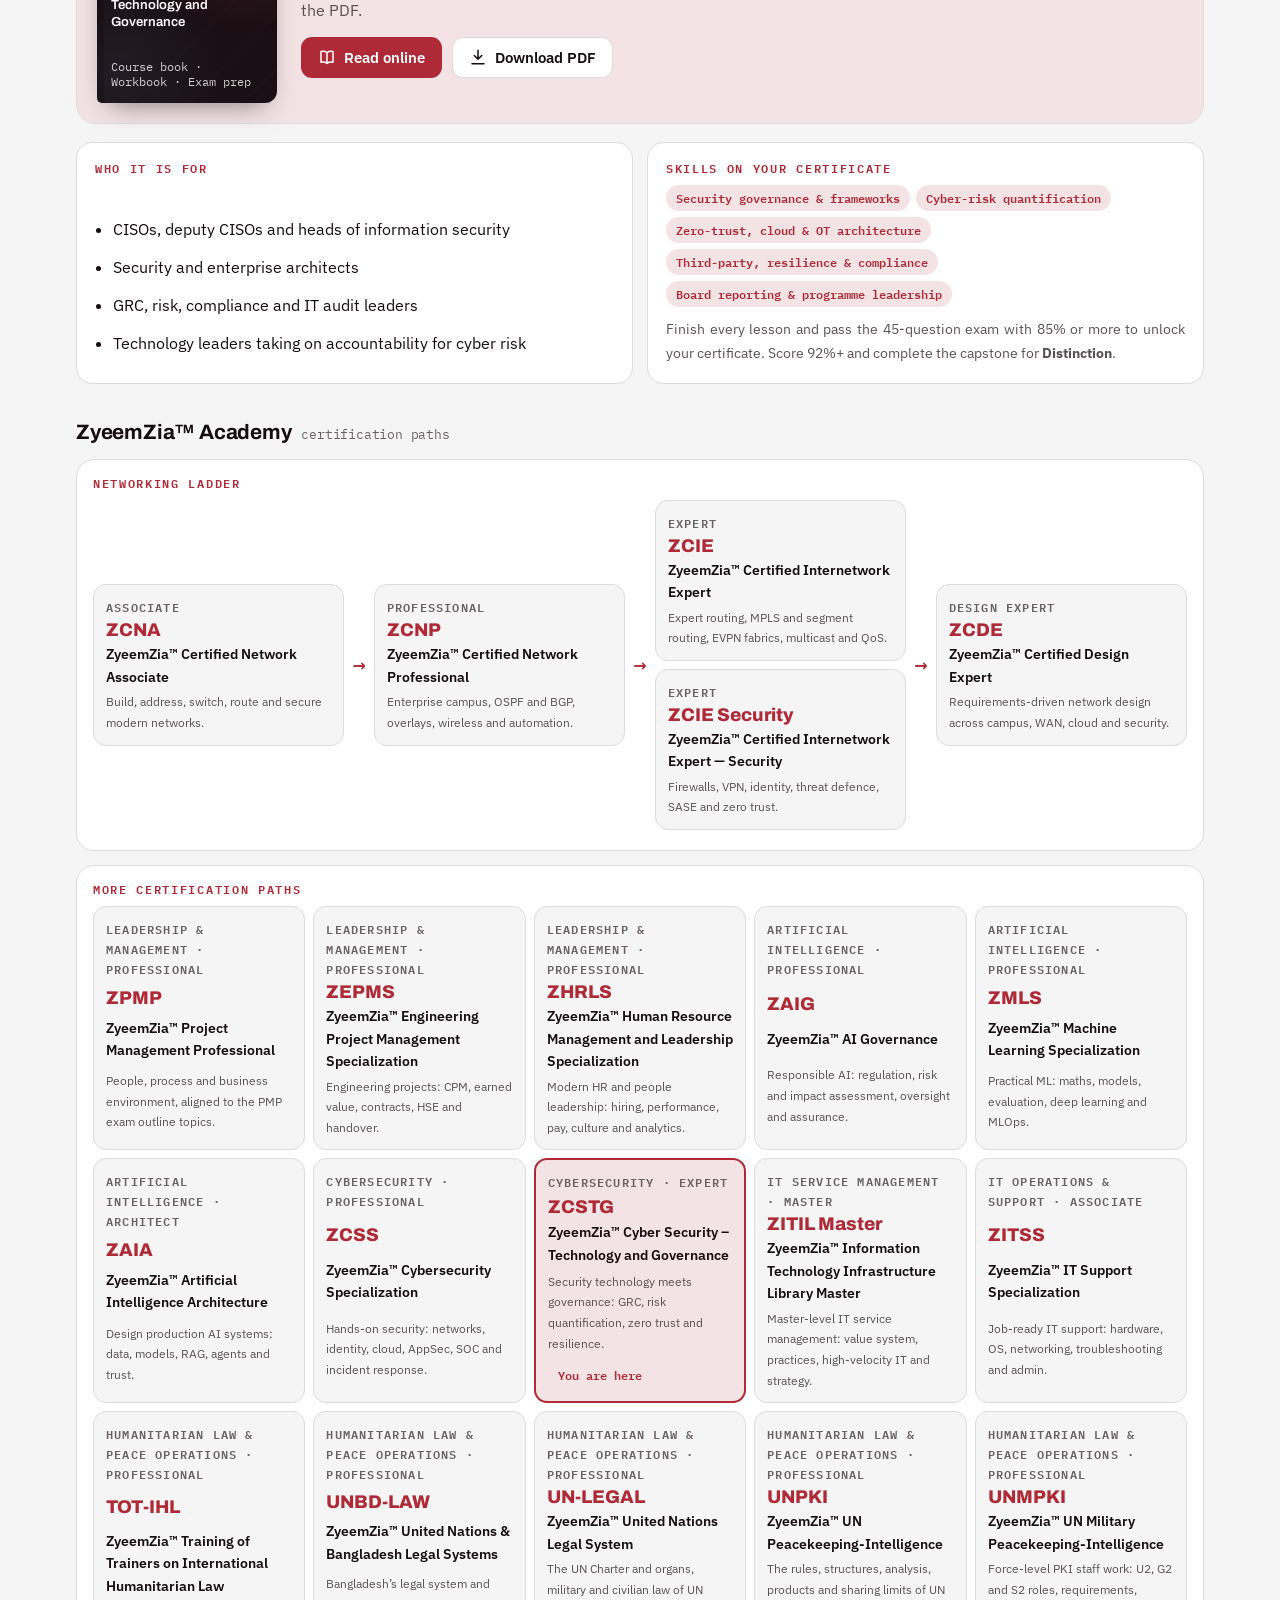
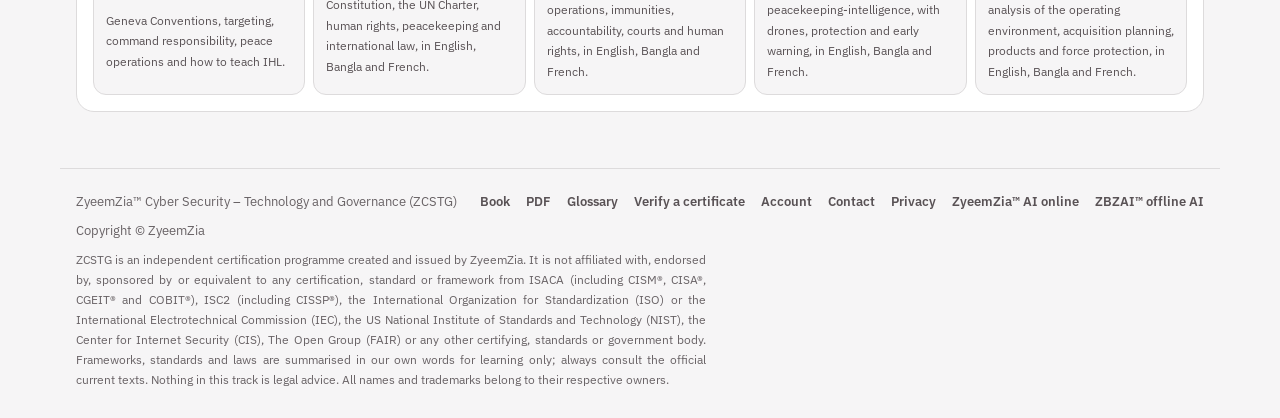
==== commit f74ad426: "Footer: ZyeemZia AI online and ZBZAI offline AI links side by side" ====
--- a/index.html
+++ b/index.html
@@ -24,7 +24,7 @@
 <link rel="stylesheet" href="theme.css?v=e15a71a992">
 <link rel="preload" href="fonts/IBMPlexSans-400-latin-a68a20.woff2" as="font" type="font/woff2" crossorigin>
 <link rel="preload" href="fonts/Archivo-600-latin-79dc5e.woff2" as="font" type="font/woff2" crossorigin>
-<link rel="stylesheet" href="app.css?v=af9be1b363">
+<link rel="stylesheet" href="app.css?v=2059a68e38">
 </head>
 <body>
 <header class="topbar">
@@ -43,7 +43,7 @@
 </header>
 <main id="view" class="view" tabindex="-1"><div class="boot" aria-label="Loading the course"><i></i><i></i><i></i></div></main>
 <footer class="site-foot">
-  <div class="row"><span>ZyeemZia™ Cyber Security – Technology and Governance (ZCSTG)</span><span style="display:flex;gap:16px;flex-wrap:wrap"><a href="book.html" target="_blank" rel="noopener">Book</a><a href="ZCSTG-Book.pdf" download>PDF</a><a href="#glossary">Glossary</a><a href="#verify/">Verify a certificate</a><a href="#account">Account</a><a href="#contact">Contact</a><a href="privacy.html">Privacy</a><a href="https://zbzai.zyeemzia.com/" target="_blank" rel="noopener">ZBZAI™ offline AI</a></span><span>Copyright © ZyeemZia</span></div>
+  <div class="row"><span>ZyeemZia™ Cyber Security – Technology and Governance (ZCSTG)</span><span style="display:flex;gap:16px;flex-wrap:wrap"><a href="book.html" target="_blank" rel="noopener">Book</a><a href="ZCSTG-Book.pdf" download>PDF</a><a href="#glossary">Glossary</a><a href="#verify/">Verify a certificate</a><a href="#account">Account</a><a href="#contact">Contact</a><a href="privacy.html">Privacy</a><a href="https://ai.zyeemzia.com/" target="_blank" rel="noopener">ZyeemZia™ AI online</a><a href="https://zbzai.zyeemzia.com/" target="_blank" rel="noopener">ZBZAI™ offline AI</a></span><span>Copyright © ZyeemZia</span></div>
   <p class="disc" id="disc"></p>
 </footer>
 <nav class="tabbar" id="tabbar" aria-label="Main mobile"></nav>
--- a/app.css
+++ b/app.css
@@ -1,6 +1,8 @@
 /* ZyeemZia certification engine — site styles. Colours and faces come from theme.css (per track). */
 /* Form controls use the page font; browsers otherwise fall back to Arial. */
 button, input, select, textarea { font-family: inherit; }
+/* Small print never drops below 12px on screen. */
+small { font-size: max(12px, .85em); }
 * { box-sizing: border-box; }
 [hidden] { display: none !important; }
 html { -webkit-text-size-adjust: 100%; }
@@ -12,7 +14,7 @@
 p { margin: 0; }
 code { font: .9em var(--f-mono); background: var(--surface-2); padding: 1px 6px; border-radius: 5px; }
 .muted { color: var(--ink-2); }
-.eyebrow { font: 600 .75rem/1.2 var(--f-mono); letter-spacing: .14em; text-transform: uppercase; color: var(--accent); }
+.eyebrow { font: 600 max(12px, .75rem)/1.2 var(--f-mono); letter-spacing: .14em; text-transform: uppercase; color: var(--accent); }
 
 /* ---------- chrome ---------- */
 .topbar { position: sticky; top: 0; padding-top: env(safe-area-inset-top, 0px); z-index: 30; background: color-mix(in srgb, var(--bg) 88%, transparent); backdrop-filter: blur(10px) saturate(1.3); -webkit-backdrop-filter: blur(10px) saturate(1.3); border-bottom: 1px solid var(--line); }
@@ -22,7 +24,7 @@
 .brand-mark i { font-style: normal; color: var(--accent); }
 .brand-text { display: flex; flex-direction: column; line-height: 1.15; }
 .brand-text b { font: 700 .92rem var(--f-display); }
-.brand-text small { font: 500 .75rem var(--f-mono); color: var(--ink-2); letter-spacing: .04em; }
+.brand-text small { font: 500 max(12px, .75rem) var(--f-mono); color: var(--ink-2); letter-spacing: .04em; }
 .mainnav { display: flex; gap: 2px; margin-left: 8px; }
 .mainnav a { text-decoration: none; color: var(--ink-2); padding: 7px 10px; border-radius: 9px; font-weight: 500; font-size: .93rem; white-space: nowrap; display: inline-flex; gap: 6px; align-items: center; }
 .mainnav a:hover { background: var(--surface-2); color: var(--ink); }
@@ -40,7 +42,7 @@
 .site-foot { max-width: 1160px; margin: 0 auto; padding-block: 22px 28px; padding-left: max(16px, env(safe-area-inset-left, 0px)); padding-right: max(16px, env(safe-area-inset-right, 0px)); border-top: 1px solid var(--line); color: var(--ink-3); font-size: .82rem; display: grid; gap: 8px; }
 .site-foot .row { display: flex; gap: 8px 18px; flex-wrap: wrap; justify-content: space-between; }
 .site-foot a { color: var(--ink-2); text-decoration: none; font-weight: 600; }
-.site-foot .disc { font-size: .76rem; max-width: 90ch; }
+.site-foot .disc { font-size: max(12px, .76rem); max-width: 90ch; }
 
 /* ---------- common ---------- */
 .btn { display: inline-flex; align-items: center; justify-content: center; gap: 8px; border: 1px solid var(--line); background: var(--surface); color: var(--ink); padding: 10px 16px; border-radius: 11px; cursor: pointer; font-weight: 600; text-decoration: none; font-size: .95rem; line-height: 1.25; }
@@ -51,7 +53,7 @@
 .btn-ghost { background: none; border-color: transparent; color: var(--ink-2); }
 .btn-sm { padding: 6px 11px; font-size: .85rem; border-radius: 9px; }
 .btn[disabled] { opacity: .45; cursor: not-allowed; }
-.chip { display: inline-flex; align-items: center; gap: 5px; padding: 3px 10px; border-radius: 999px; font: 600 .76rem var(--f-mono); background: var(--surface-2); color: var(--ink-2); white-space: nowrap; }
+.chip { display: inline-flex; align-items: center; gap: 5px; padding: 3px 10px; border-radius: 999px; font: 600 max(12px, .76rem) var(--f-mono); background: var(--surface-2); color: var(--ink-2); white-space: nowrap; }
 .chip.ok { background: var(--good-soft); color: var(--good); }
 .chip.acc { background: var(--accent-soft); color: var(--accent); }
 .chips { display: flex; flex-wrap: wrap; gap: 6px; }
@@ -78,14 +80,14 @@
 .hero-stats { display: flex; gap: 22px; flex-wrap: wrap; margin-top: 24px; }
 .hero-stats div { display: grid; }
 .hero-stats b { font: 800 1.5rem var(--f-display); color: var(--hero-ink); font-variant-numeric: tabular-nums; }
-.hero-stats span { font: 500 .75rem var(--f-mono); color: var(--hero-ink-2); text-transform: uppercase; letter-spacing: .08em; }
+.hero-stats span { font: 500 max(12px, .75rem) var(--f-mono); color: var(--hero-ink-2); text-transform: uppercase; letter-spacing: .08em; }
 .hero-sig { display: grid; justify-items: center; gap: 8px; }
 .hero-sig .sg { width: 100%; max-width: 360px; height: auto; }
-.hero-sig figcaption { font: 500 .78rem var(--f-mono); color: var(--hero-ink-2); text-align: center; }
+.hero-sig figcaption { font: 500 max(12px, .78rem) var(--f-mono); color: var(--hero-ink-2); text-align: center; }
 
 .path { display: grid; grid-template-columns: repeat(4, minmax(0, 1fr)); gap: 12px; margin-top: 18px; }
 .path-step { padding: 16px; border-radius: 16px; background: var(--surface); border: 1px solid var(--line); display: grid; gap: 6px; position: relative; }
-.path-step .n { font: 700 .75rem var(--f-mono); color: var(--ink-3); }
+.path-step .n { font: 700 max(12px, .75rem) var(--f-mono); color: var(--ink-3); }
 .path-step b { font: 700 1.02rem var(--f-display); }
 .path-step small { color: var(--ink-2); font-size: .85rem; }
 .path-step.done { border-color: var(--good); }
@@ -99,7 +101,7 @@
 .mod-num { font: 800 1.6rem/1 var(--f-display); color: var(--accent); }
 .mod-card h3 { font-size: 1.02rem; }
 .mod-card p { font-size: .86rem; color: var(--ink-2); }
-.mod-card .meta { display: flex; justify-content: space-between; font: 500 .75rem var(--f-mono); color: var(--ink-3); }
+.mod-card .meta { display: flex; justify-content: space-between; font: 500 max(12px, .75rem) var(--f-mono); color: var(--ink-3); }
 .book-banner { display: grid; grid-template-columns: 180px minmax(0, 1fr); gap: 24px; align-items: center; padding: 20px; border-radius: 20px; background: var(--accent-soft); border: 1px solid var(--line); margin-top: 18px; }
 .bb-cover { aspect-ratio: 3/4; border-radius: 5px 12px 12px 5px; background: var(--hero-bg); color: var(--hero-ink); padding: 14px; display: flex; flex-direction: column; justify-content: space-between; text-decoration: none; box-shadow: inset 7px 0 0 rgba(0,0,0,.25), 0 12px 26px -12px rgba(0,0,0,.5); position: relative; overflow: hidden; transition: transform .2s; }
 .bb-cover:hover { transform: rotate(-2deg) translateY(-3px); }
@@ -107,7 +109,7 @@
 .bb-cover > *:not(.motif) { position: relative; }
 .bb-cover b { font: 800 1.9rem/1 var(--f-display); color: var(--hero-accent); }
 .bb-cover span { font: 600 .82rem/1.3 var(--f-display); }
-.bb-cover small { font: 500 .75rem var(--f-mono); opacity: .8; }
+.bb-cover small { font: 500 max(12px, .75rem) var(--f-mono); opacity: .8; }
 .bb-text { display: grid; gap: 8px; min-width: 0; }
 .bb-text h2 { font-size: 1.35rem; }
 .two { display: grid; grid-template-columns: minmax(0, 1fr) minmax(0, 1fr); gap: 14px; }
@@ -138,7 +140,7 @@
 .blk-title { font-size: 1.12rem; margin-bottom: 8px; }
 .b-text { font-size: 1.04rem; }
 .callout { padding: 14px 16px; border-radius: 14px; border-left: 4px solid var(--c); background: color-mix(in srgb, var(--c) 9%, var(--surface)); }
-.callout .ct { font: 700 .75rem var(--f-mono); letter-spacing: .12em; text-transform: uppercase; color: var(--c); display: block; margin-bottom: 4px; }
+.callout .ct { font: 700 max(12px, .75rem) var(--f-mono); letter-spacing: .12em; text-transform: uppercase; color: var(--c); display: block; margin-bottom: 4px; }
 .callout b.h { display: block; font-family: var(--f-display); margin-bottom: 2px; }
 .callout.insight { --c: var(--accent-2); } .callout.warning { --c: var(--bad); } .callout.example { --c: var(--good); } .callout.pro { --c: var(--accent); } .callout.definition { --c: var(--ink-2); }
 .keypoints { padding: 16px 18px; border-radius: 14px; background: var(--surface); border: 1px solid var(--line); }
@@ -148,7 +150,7 @@
 .tbl { overflow-x: auto; border: 1px solid var(--line); border-radius: 14px; background: var(--surface); }
 table { width: 100%; border-collapse: collapse; font-size: .93rem; }
 th, td { text-align: left; padding: 9px 12px; border-bottom: 1px solid var(--line); vertical-align: top; }
-th { background: var(--surface-2); font: 600 .78rem var(--f-mono); letter-spacing: .04em; color: var(--ink-2); text-transform: uppercase; }
+th { background: var(--surface-2); font: 600 max(12px, .78rem) var(--f-mono); letter-spacing: .04em; color: var(--ink-2); text-transform: uppercase; }
 tr:last-child td { border-bottom: 0; }
 .steps { margin: 0; padding: 0; list-style: none; counter-reset: st; display: grid; gap: 10px; }
 .steps li { counter-increment: st; display: grid; grid-template-columns: 38px minmax(0, 1fr); gap: 12px; padding: 12px 14px; border-radius: 14px; background: var(--surface); border: 1px solid var(--line); }
@@ -170,7 +172,7 @@
 .flow-i + .flow-i::after { content: ""; position: absolute; left: -7px; top: calc(50% - 4px); border: 5px solid transparent; border-left-color: var(--accent); }
 .flow-i b { font: 700 .92rem var(--f-display); }
 .flow-i span { font-size: .82rem; color: var(--ink-2); }
-.flow-i .k { font: 700 .75rem var(--f-mono); color: var(--accent); }
+.flow-i .k { font: 700 max(12px, .75rem) var(--f-mono); color: var(--accent); }
 .layers { display: grid; gap: 6px; }
 .layer { display: grid; grid-template-columns: 170px minmax(0, 1fr); border-radius: 12px; overflow: hidden; border: 1px solid var(--line); background: var(--surface); }
 .layer > b { background: color-mix(in srgb, var(--accent) calc(var(--d) * 1%), var(--surface)); color: var(--ink); padding: 10px 12px; font: 700 .88rem var(--f-display); display: flex; align-items: center; }
@@ -178,7 +180,7 @@
 .layer .parts span { font: 500 .8rem var(--f-mono); padding: 3px 9px; border-radius: 7px; background: var(--surface-2); border: 1px solid var(--line); }
 .formula { display: grid; grid-template-columns: repeat(auto-fill, minmax(230px, 1fr)); gap: 10px; }
 .fm { padding: 14px; border-radius: 14px; background: var(--surface); border: 1px solid var(--line); display: grid; gap: 4px; }
-.fm small { font: 600 .75rem var(--f-mono); color: var(--ink-3); text-transform: uppercase; letter-spacing: .08em; }
+.fm small { font: 600 max(12px, .75rem) var(--f-mono); color: var(--ink-3); text-transform: uppercase; letter-spacing: .08em; }
 .fm code { font-size: 1rem; background: var(--accent-soft); color: var(--ink); padding: 6px 10px; justify-self: start; max-width: 100%; overflow-wrap: anywhere; white-space: normal; }
 .fm p { font-size: .88rem; color: var(--ink-2); }
 .case { border-radius: 16px; border: 1px solid var(--line); background: var(--surface); overflow: hidden; }
@@ -220,7 +222,7 @@
 .opts { display: grid; gap: 8px; }
 .opt { text-align: left; border: 1.5px solid var(--line); background: var(--bg); border-radius: 12px; padding: 11px 14px; cursor: pointer; display: grid; grid-template-columns: 28px minmax(0, 1fr); gap: 10px; align-items: start; }
 .opt:hover:not([disabled]) { border-color: var(--accent); }
-.opt .k { width: 26px; height: 26px; border-radius: 50%; background: var(--surface-2); display: grid; place-items: center; font: 700 .78rem var(--f-mono); }
+.opt .k { width: 26px; height: 26px; border-radius: 50%; background: var(--surface-2); display: grid; place-items: center; font: 700 max(12px, .78rem) var(--f-mono); }
 .opt.ok { border-color: var(--good); background: var(--good-soft); } .opt.ok .k { background: var(--good); color: var(--on-status, #fff); }
 .opt.no { border-color: var(--bad); background: var(--bad-soft); } .opt.no .k { background: var(--bad); color: var(--on-status, #fff); }
 .opt.sel { border-color: var(--accent); background: var(--accent-soft); } .opt.sel .k { background: var(--accent); color: var(--accent-ink); }
@@ -237,7 +239,7 @@
 .exam-bar { position: sticky; top: calc(env(safe-area-inset-top, 0px) + 62px); z-index: 5; display: flex; justify-content: space-between; align-items: center; gap: 10px; flex-wrap: wrap; padding: 10px 14px; border-radius: 14px; background: var(--surface); border: 1px solid var(--line); font: 600 .9rem var(--f-mono); }
 .timer.low { color: var(--bad); }
 .qmap { display: grid; grid-template-columns: repeat(auto-fill, minmax(34px, 1fr)); gap: 5px; }
-.qmap button { height: 32px; border-radius: 8px; border: 1px solid var(--line); background: var(--bg); cursor: pointer; font: 600 .78rem var(--f-mono); }
+.qmap button { height: 32px; border-radius: 8px; border: 1px solid var(--line); background: var(--bg); cursor: pointer; font: 600 max(12px, .78rem) var(--f-mono); }
 .qmap button.ans { background: var(--accent-soft); border-color: var(--accent); }
 .qmap button.flag { box-shadow: inset 0 -3px 0 var(--warn); }
 .qmap button.cur { outline: 2px solid var(--ink); }
@@ -260,7 +262,7 @@
 .req-i .st { width: 26px; height: 26px; border-radius: 50%; display: grid; place-items: center; background: var(--surface-2); color: var(--ink-3); font-weight: 800; }
 .req-i.ok .st { background: var(--good); color: var(--on-status, #fff); }
 .cert-tools { display: flex; gap: 10px; flex-wrap: wrap; align-items: end; margin: 16px 0; }
-.cert-tools label { display: grid; gap: 4px; font: 600 .78rem var(--f-mono); color: var(--ink-2); flex: 1 1 260px; }
+.cert-tools label { display: grid; gap: 4px; font: 600 max(12px, .78rem) var(--f-mono); color: var(--ink-2); flex: 1 1 260px; }
 .cert-tools input { padding: 11px 14px; border-radius: 11px; border: 1px solid var(--line); background: var(--surface); color: var(--ink); font: 16px var(--f-body); }
 .cert-canvas { width: 100%; height: auto; border-radius: 14px; box-shadow: 0 16px 40px -18px rgba(0,0,0,.45); display: block; }
 .cred { font: 600 .9rem var(--f-mono); }
@@ -313,7 +315,7 @@
 @media (max-width: 860px) {
   .mainnav { display: none; }
   .tabbar { display: grid; grid-template-columns: repeat(5, minmax(0, 1fr)); position: fixed; left: 0; right: 0; bottom: 0; z-index: 40; background: var(--surface); border-top: 1px solid var(--line); padding-bottom: env(safe-area-inset-bottom, 0px); padding-left: env(safe-area-inset-left, 0px); padding-right: env(safe-area-inset-right, 0px); }
-  .tabbar a { display: flex; flex-direction: column; align-items: center; gap: 2px; padding: 8px 2px 7px; text-decoration: none; color: var(--ink-2); font-size: .75rem; font-weight: 600; }
+  .tabbar a { display: flex; flex-direction: column; align-items: center; gap: 2px; padding: 8px 2px 7px; text-decoration: none; color: var(--ink-2); font-size: max(12px, .75rem); font-weight: 600; }
   .tabbar a[aria-current="page"] { color: var(--accent); }
   .site-foot { padding-bottom: calc(84px + env(safe-area-inset-bottom, 0px)); }
   .toast { bottom: calc(80px + env(safe-area-inset-bottom, 0px)); }
@@ -344,7 +346,7 @@
 
 /* ---------- CLI labs ---------- */
 .cli-win { border-radius: 14px; overflow: hidden; border: 1px solid #1f2633; background: #0d1117; box-shadow: 0 10px 24px -16px rgba(0,0,0,.6); }
-.cli-bar { display: flex; align-items: center; gap: 7px; padding: 8px 12px; background: #161b22; color: #9da7b3; font: 600 .78rem var(--f-mono); }
+.cli-bar { display: flex; align-items: center; gap: 7px; padding: 8px 12px; background: #161b22; color: #9da7b3; font: 600 max(12px, .78rem) var(--f-mono); }
 .cli-bar i { width: 11px; height: 11px; border-radius: 50%; background: #ff5f56; } .cli-bar i:nth-child(2) { background: #ffbd2e; } .cli-bar i:nth-child(3) { background: #27c93f; }
 .cli-bar span { margin-left: 8px; flex: 1; min-width: 0; overflow: hidden; text-overflow: ellipsis; white-space: nowrap; }
 .cli-bar .cli-copy { background: #21262d; color: #c9d1d9; border-color: #30363d; }
@@ -353,11 +355,11 @@
 .cli-note { font-size: .88rem; color: var(--ink-2); margin-top: 6px; }
 /* ---------- subnet calculator ---------- */
 .tool-subnet { padding: 18px; border-radius: 16px; border: 2px solid var(--accent-2); background: var(--surface); display: grid; gap: 12px; }
-.sn-in { display: grid; gap: 4px; font: 600 .78rem var(--f-mono); color: var(--ink-2); max-width: 340px; }
+.sn-in { display: grid; gap: 4px; font: 600 max(12px, .78rem) var(--f-mono); color: var(--ink-2); max-width: 340px; }
 .sn-in input { padding: 11px 14px; border-radius: 11px; border: 1px solid var(--line); background: var(--bg); color: var(--ink); font: 600 1.05rem var(--f-mono); }
 .sn-grid { display: grid; grid-template-columns: repeat(auto-fill, minmax(170px, 1fr)); gap: 8px; }
 .sn-grid div { padding: 10px 12px; border-radius: 10px; background: var(--surface-2); display: grid; gap: 2px; min-width: 0; }
-.sn-grid small { font: 600 .75rem var(--f-mono); color: var(--ink-3); text-transform: uppercase; letter-spacing: .06em; }
+.sn-grid small { font: 600 max(12px, .75rem) var(--f-mono); color: var(--ink-3); text-transform: uppercase; letter-spacing: .06em; }
 .sn-grid b { font: 600 .95rem var(--f-mono); overflow-wrap: anywhere; }
 /* ---------- academy ladder ---------- */
 .academy { display: grid; grid-template-columns: minmax(0, 2.4fr) minmax(0, 1fr); gap: 14px; }
@@ -374,9 +376,9 @@
 .ac-card.soon b { color: var(--ink-2); }
 .ac-card.soon .chip { justify-self: start; }
 .ac-card b { font: 800 1.15rem var(--f-display); color: var(--accent); }
-.ac-lv { font: 600 .75rem var(--f-mono); text-transform: uppercase; letter-spacing: .1em; color: var(--ink-3); }
+.ac-lv { font: 600 max(12px, .75rem) var(--f-mono); text-transform: uppercase; letter-spacing: .1em; color: var(--ink-3); }
 .ac-n { font-size: .85rem; font-weight: 600; }
-.ac-card small { font-size: .78rem; color: var(--ink-2); }
+.ac-card small { font-size: max(12px, .78rem); color: var(--ink-2); }
 .ac-card .chip { justify-self: start; margin-top: 4px; }
 @media (max-width: 860px) { .academy { grid-template-columns: 1fr; } }
 /* ---------- new signature diagrams ---------- */
@@ -431,7 +433,7 @@
 .cert-name { flex: 1 1 100%; margin: 0; }
 .vf-big { font-size: clamp(2.2rem, 7vw, 3.4rem); }
 dl.vf { display: grid; grid-template-columns: max-content minmax(0, 1fr); gap: 10px 20px; margin: 0; }
-dl.vf dt { font: 600 .78rem var(--f-mono); color: var(--ink-3); text-transform: uppercase; letter-spacing: .04em; padding-top: 3px; }
+dl.vf dt { font: 600 max(12px, .78rem) var(--f-mono); color: var(--ink-3); text-transform: uppercase; letter-spacing: .04em; padding-top: 3px; }
 dl.vf dd { margin: 0; font-weight: 600; overflow-wrap: anywhere; }
 @media (max-width: 560px) { dl.vf { grid-template-columns: minmax(0, 1fr); gap: 2px; } dl.vf dd { margin-bottom: 10px; } }
 
@@ -525,7 +527,7 @@
 .tl::before { content: ""; position: absolute; left: 6px; right: 6px; top: 7px; height: 3px; border-radius: 3px; background: linear-gradient(90deg, var(--accent), var(--accent-2)); }
 .tl li { position: relative; min-width: 0; }
 .tl li::before { content: ""; position: absolute; top: -21px; left: 0; width: 11px; height: 11px; border-radius: 50%; background: var(--surface); border: 3px solid var(--accent); }
-.tl-when { display: block; font: 700 .75rem var(--f-mono); letter-spacing: .06em; color: var(--accent); text-transform: uppercase; }
+.tl-when { display: block; font: 700 max(12px, .75rem) var(--f-mono); letter-spacing: .06em; color: var(--accent); text-transform: uppercase; }
 .tl b { display: block; font-family: var(--f-display); font-size: .95rem; line-height: 1.3; margin: 2px 0 3px; }
 .tl p { margin: 0; font-size: .86rem; color: var(--ink-2); line-height: 1.45; }
 .tl.tl-v { grid-template-columns: minmax(0, 1fr); padding: 0 0 0 26px; gap: 12px; }
@@ -534,13 +536,13 @@
 /* matrix */
 .mx { display: grid; grid-template-columns: 26px minmax(0, 1fr); gap: 6px 8px; }
 .mx-y { display: flex; align-items: center; justify-content: center; }
-.mx-y span { writing-mode: vertical-rl; transform: rotate(180deg); font: 700 .75rem var(--f-mono); letter-spacing: .1em; text-transform: uppercase; color: var(--ink-3); white-space: nowrap; }
+.mx-y span { writing-mode: vertical-rl; transform: rotate(180deg); font: 700 max(12px, .75rem) var(--f-mono); letter-spacing: .1em; text-transform: uppercase; color: var(--ink-3); white-space: nowrap; }
 .mx-grid { display: grid; grid-template-columns: minmax(0, 1fr) minmax(0, 1fr); gap: 8px; }
 .mx-q { border: 1px solid var(--line); border-radius: 12px; padding: 12px 14px; background: var(--surface-2); min-width: 0; }
 .mx-q.q1 { background: var(--accent-soft); border-color: var(--accent); }
 .mx-q b { display: block; font-family: var(--f-display); font-size: .95rem; margin-bottom: 4px; }
 .mx-q ul { margin: 0; padding-left: 1.1em; font-size: .86rem; color: var(--ink-2); line-height: 1.45; }
-.mx-x { grid-column: 2; text-align: center; font: 700 .75rem var(--f-mono); letter-spacing: .1em; text-transform: uppercase; color: var(--ink-3); }
+.mx-x { grid-column: 2; text-align: center; font: 700 max(12px, .75rem) var(--f-mono); letter-spacing: .1em; text-transform: uppercase; color: var(--ink-3); }
 /* tree */
 .tree, .tree ul { list-style: none; margin: 0; padding: 0; display: flex; justify-content: center; }
 /* as wide as the space allows, never narrower than its words; wider trees scroll from the left edge */
@@ -557,7 +559,7 @@
 .tree > li { padding-top: 0; } .tree > li::before, .tree > li::after { display: none; }
 .tr-n { border: 1px solid var(--line); background: var(--surface-2); border-radius: 10px; padding: 8px 10px; text-align: center; max-width: 230px; }
 .tr-n b { display: block; font-family: var(--f-display); font-size: .88rem; line-height: 1.25; }
-.tr-n span { display: block; font-size: .76rem; color: var(--ink-2); line-height: 1.35; margin-top: 2px; }
+.tr-n span { display: block; font-size: max(12px, .76rem); color: var(--ink-2); line-height: 1.35; margin-top: 2px; }
 .tr-n.d0 { background: var(--accent); border-color: transparent; } .tr-n.d0 b, .tr-n.d0 span { color: var(--accent-ink); }
 .tr-n.d1 { background: var(--accent-soft); border-color: var(--accent); }
 @media (max-width: 700px) {
@@ -579,4 +581,4 @@
   .tree > li::before, .tree > li::after { display: none !important; }
   .tr-n { display: inline-block; text-align: left; max-width: 100%; }
 }
-.fig:has(.fig-scroll.more)::after { content: "↔  Swipe sideways to see the whole diagram"; display: block; margin-top: 8px; font: 600 .75rem var(--f-mono); letter-spacing: .04em; color: var(--ink-3); }
+.fig:has(.fig-scroll.more)::after { content: "↔  Swipe sideways to see the whole diagram"; display: block; margin-top: 8px; font: 600 max(12px, .75rem) var(--f-mono); letter-spacing: .04em; color: var(--ink-3); }
